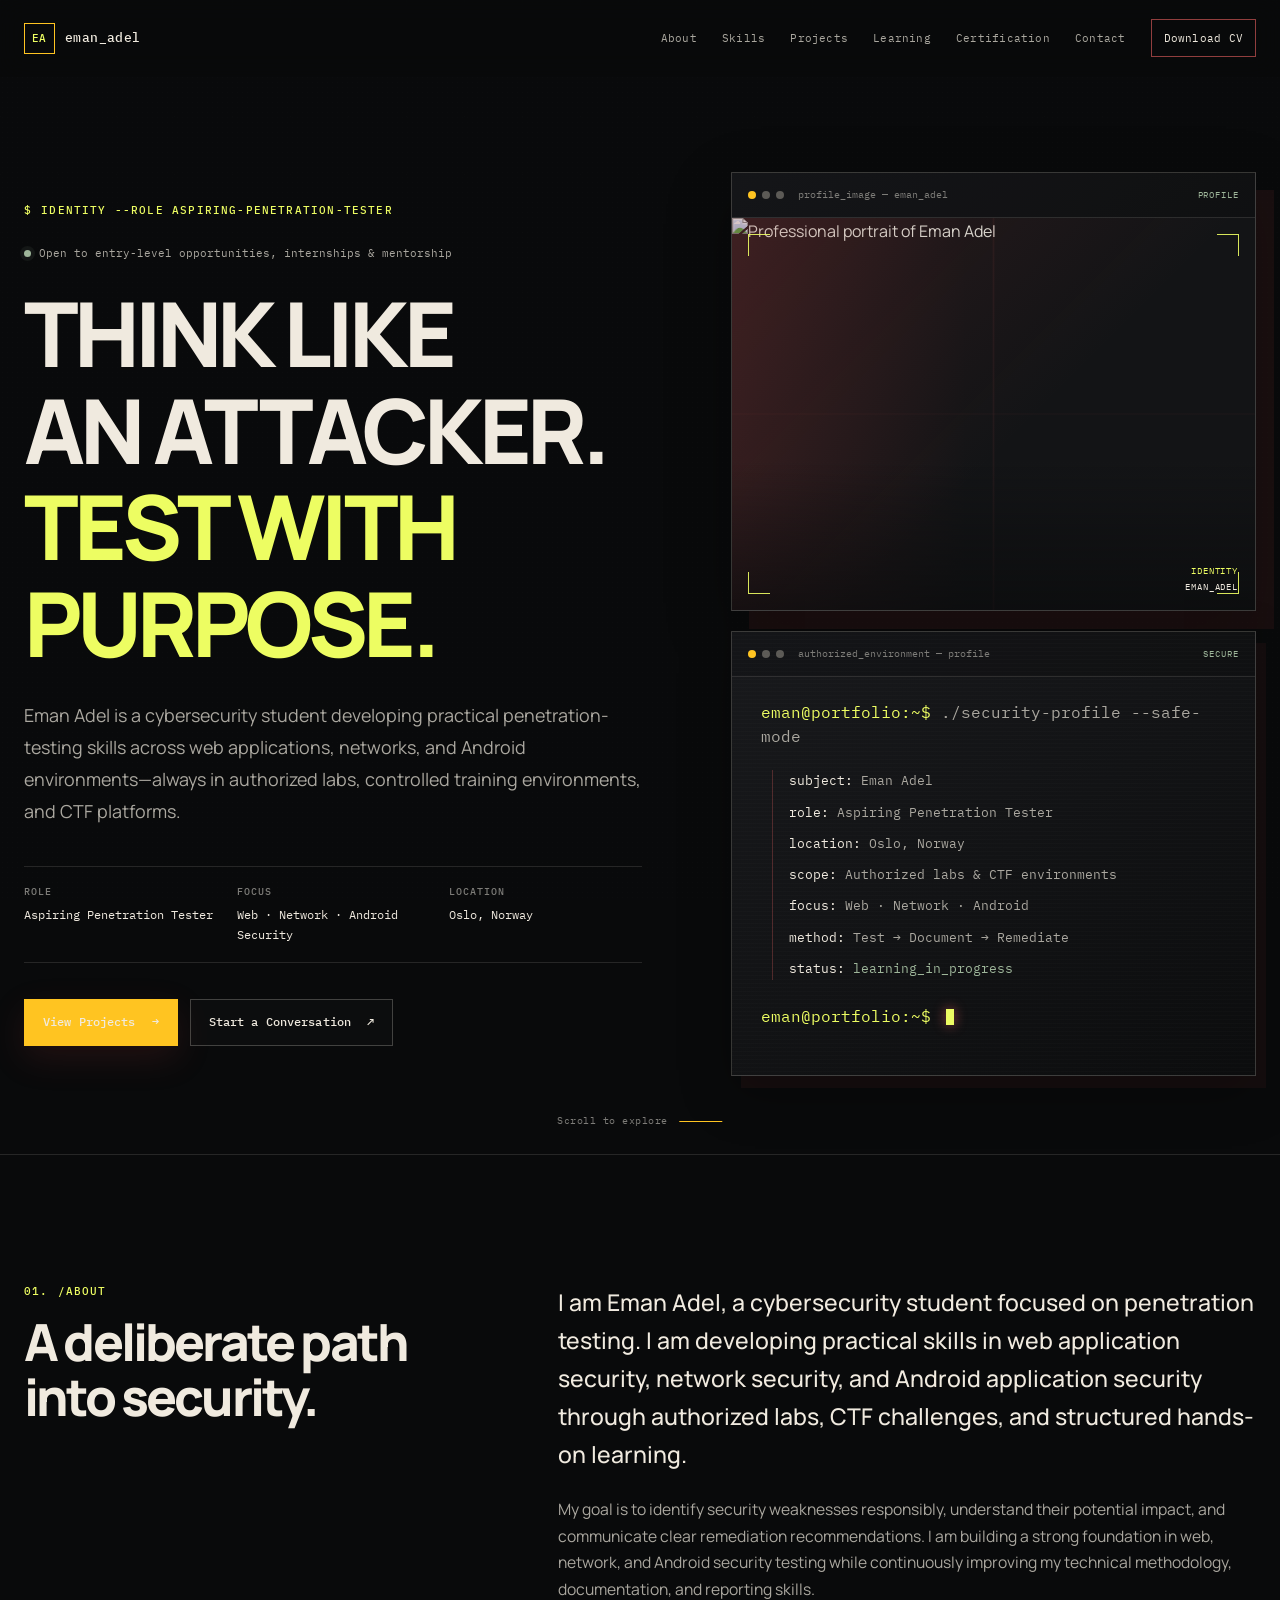
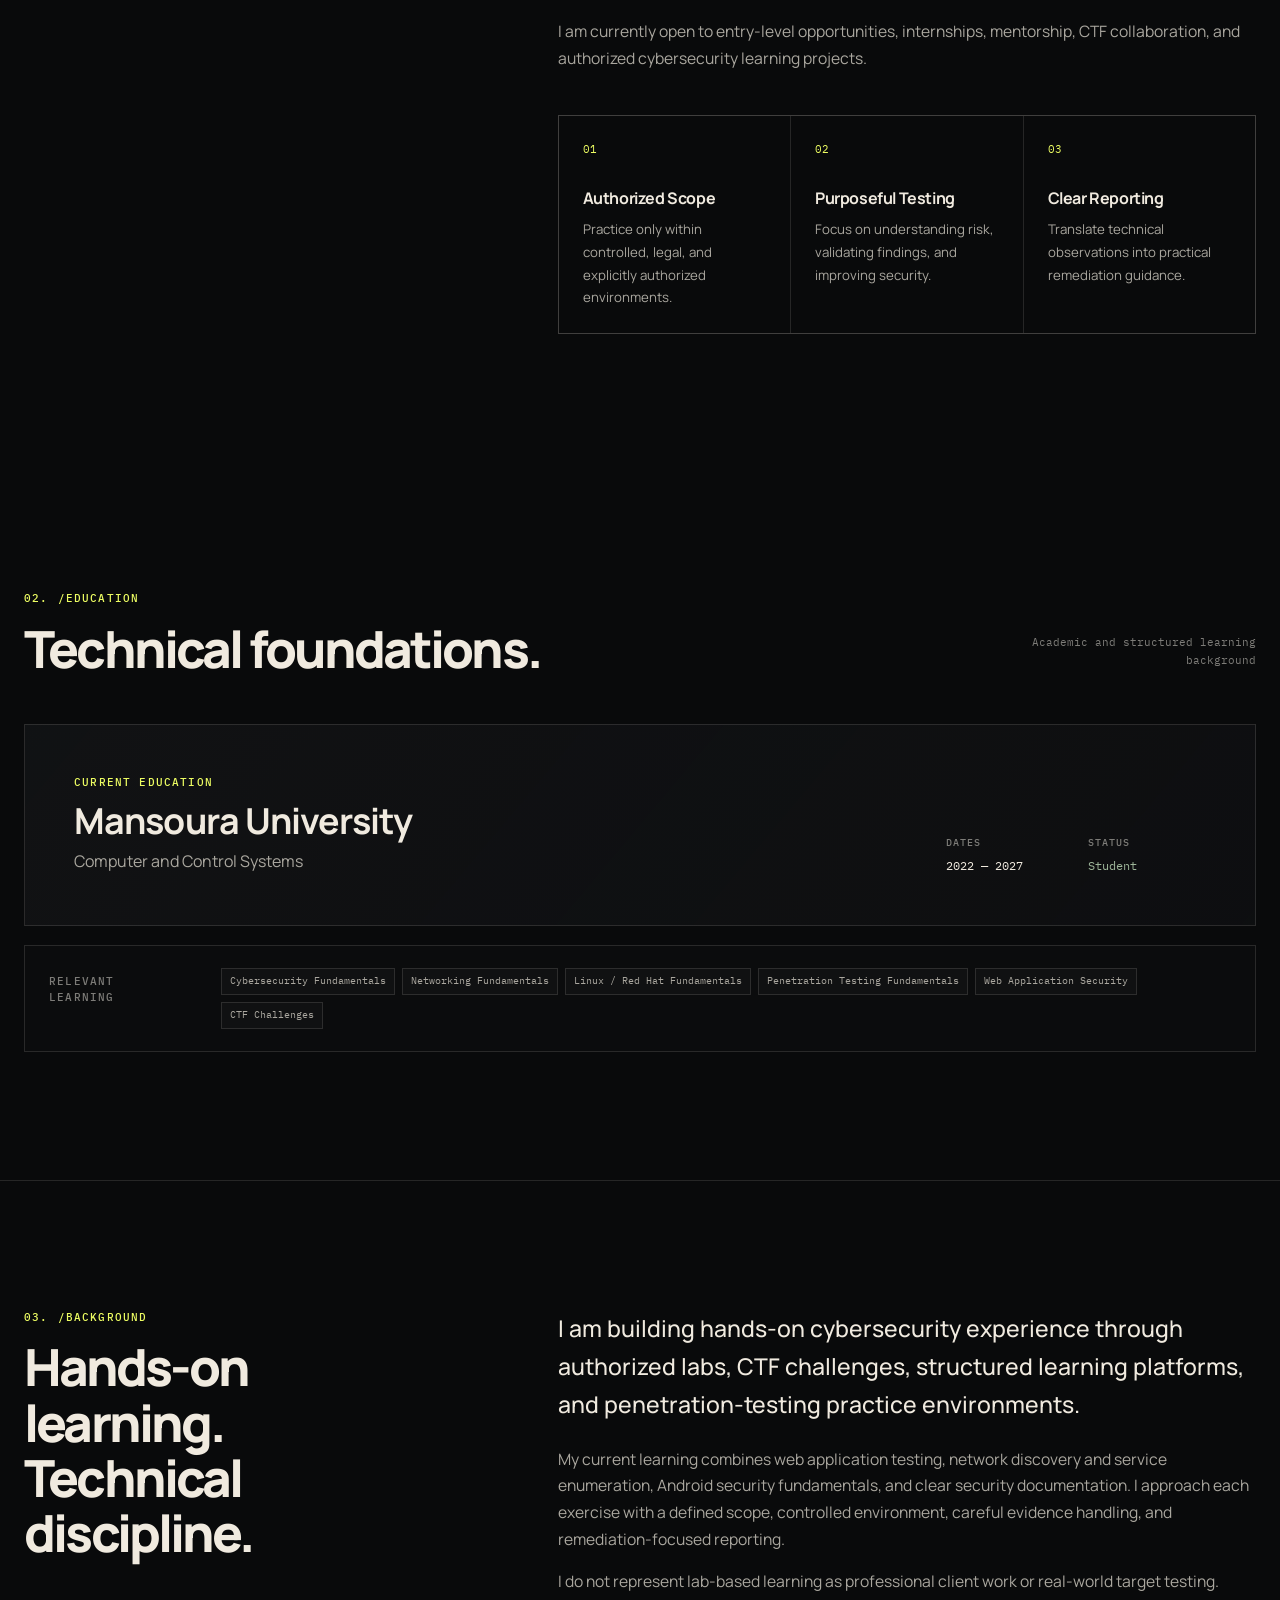
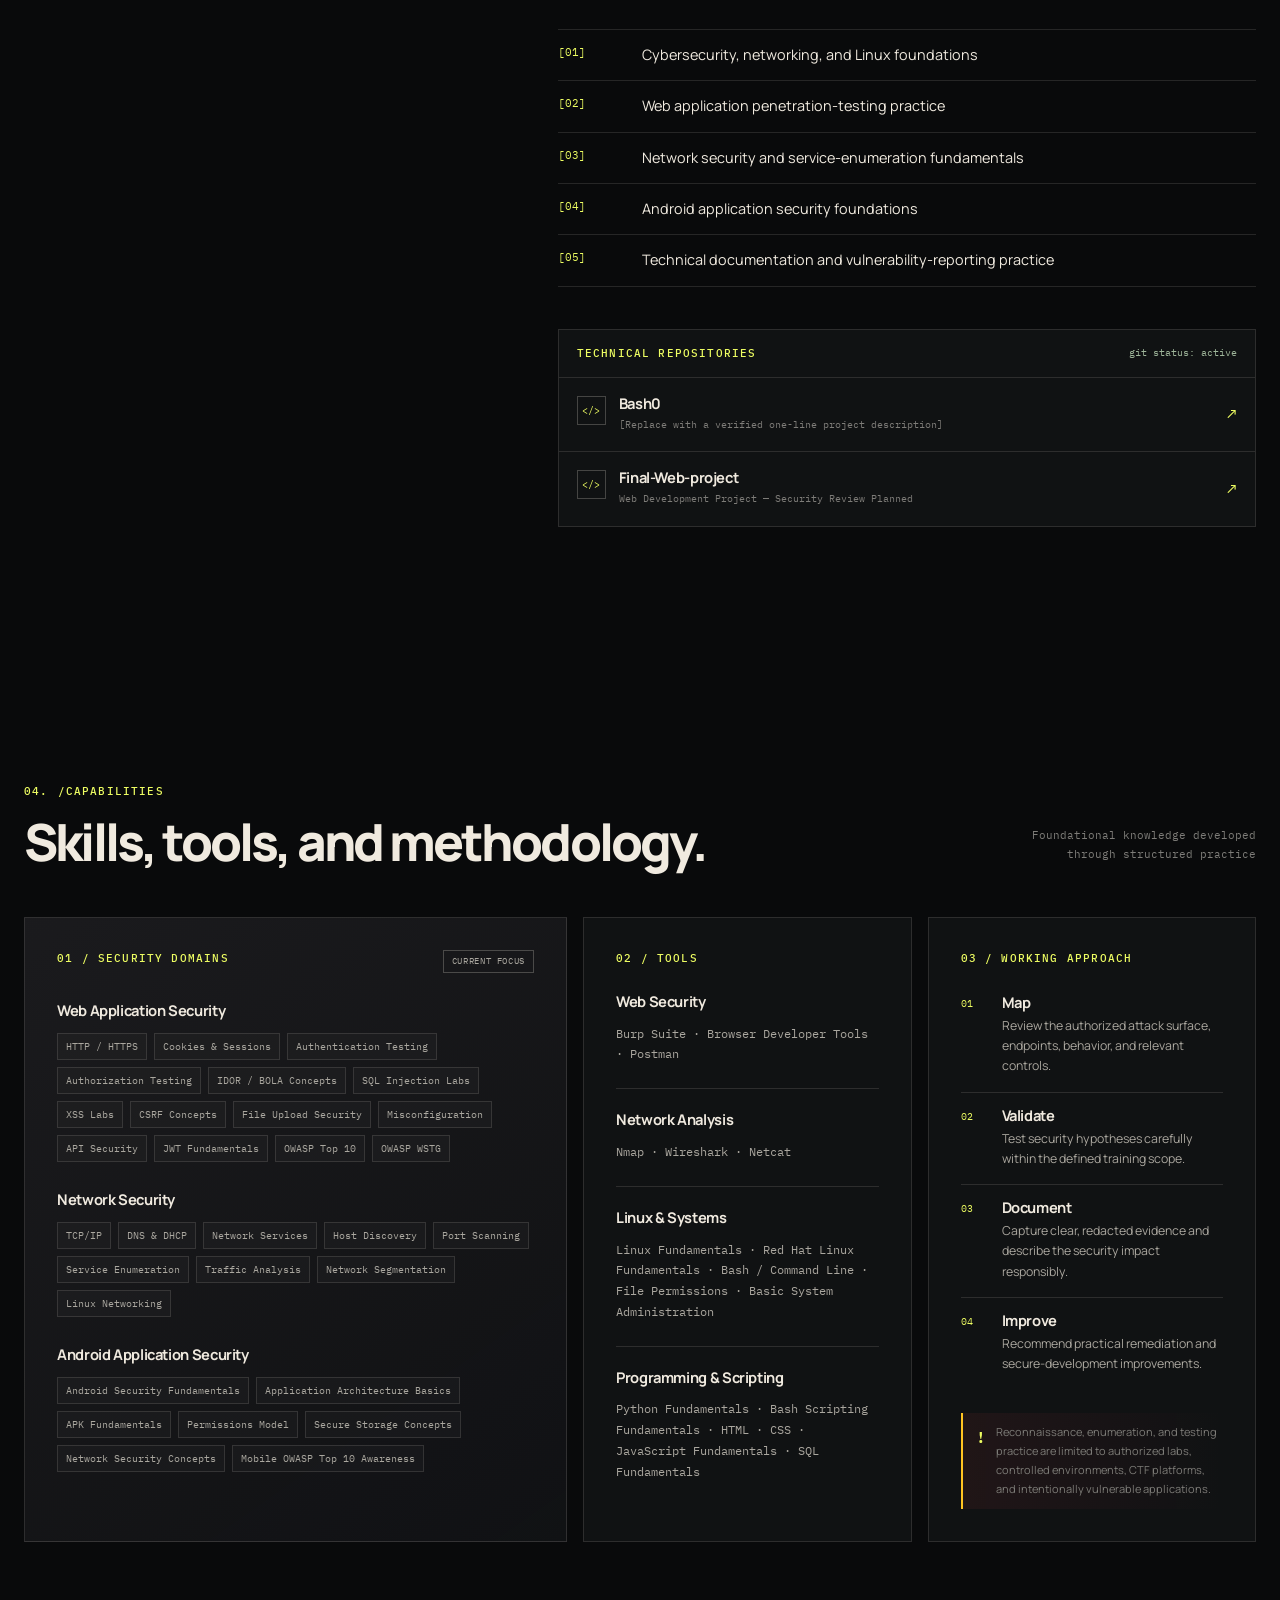
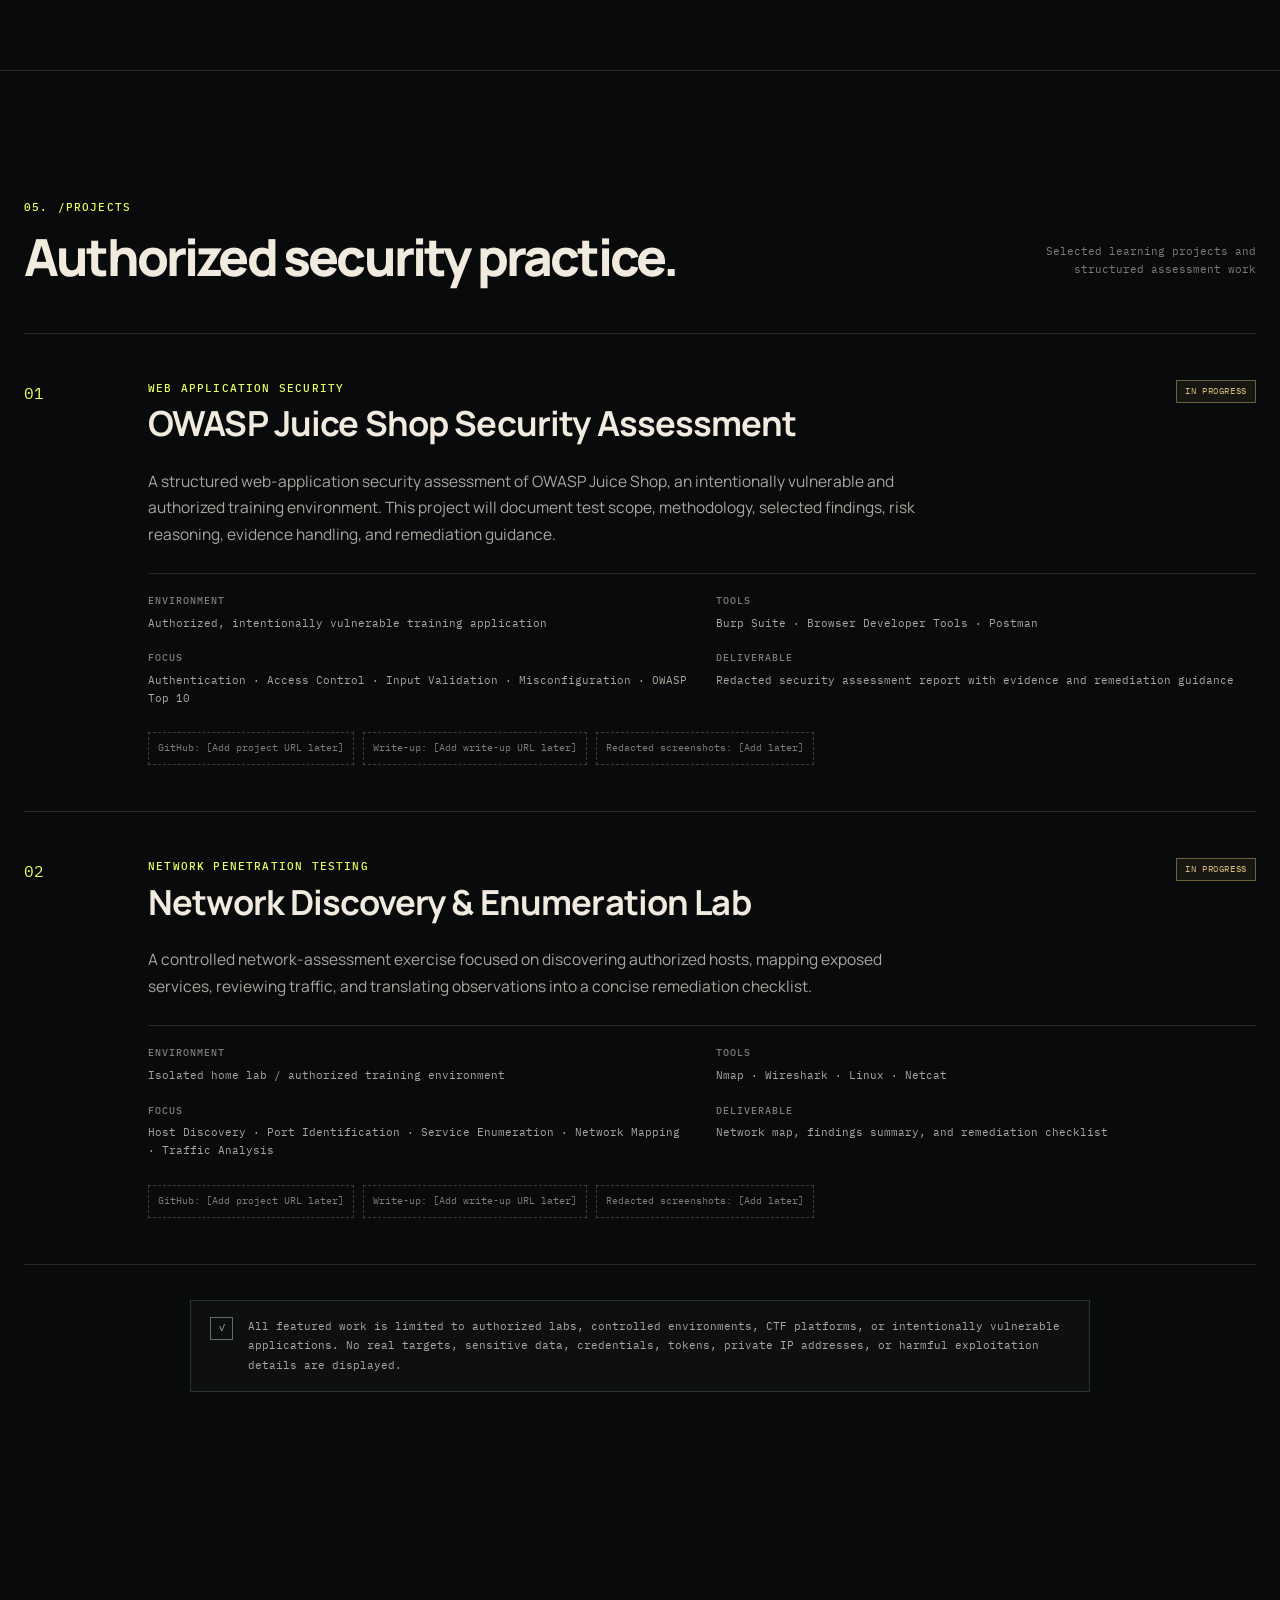
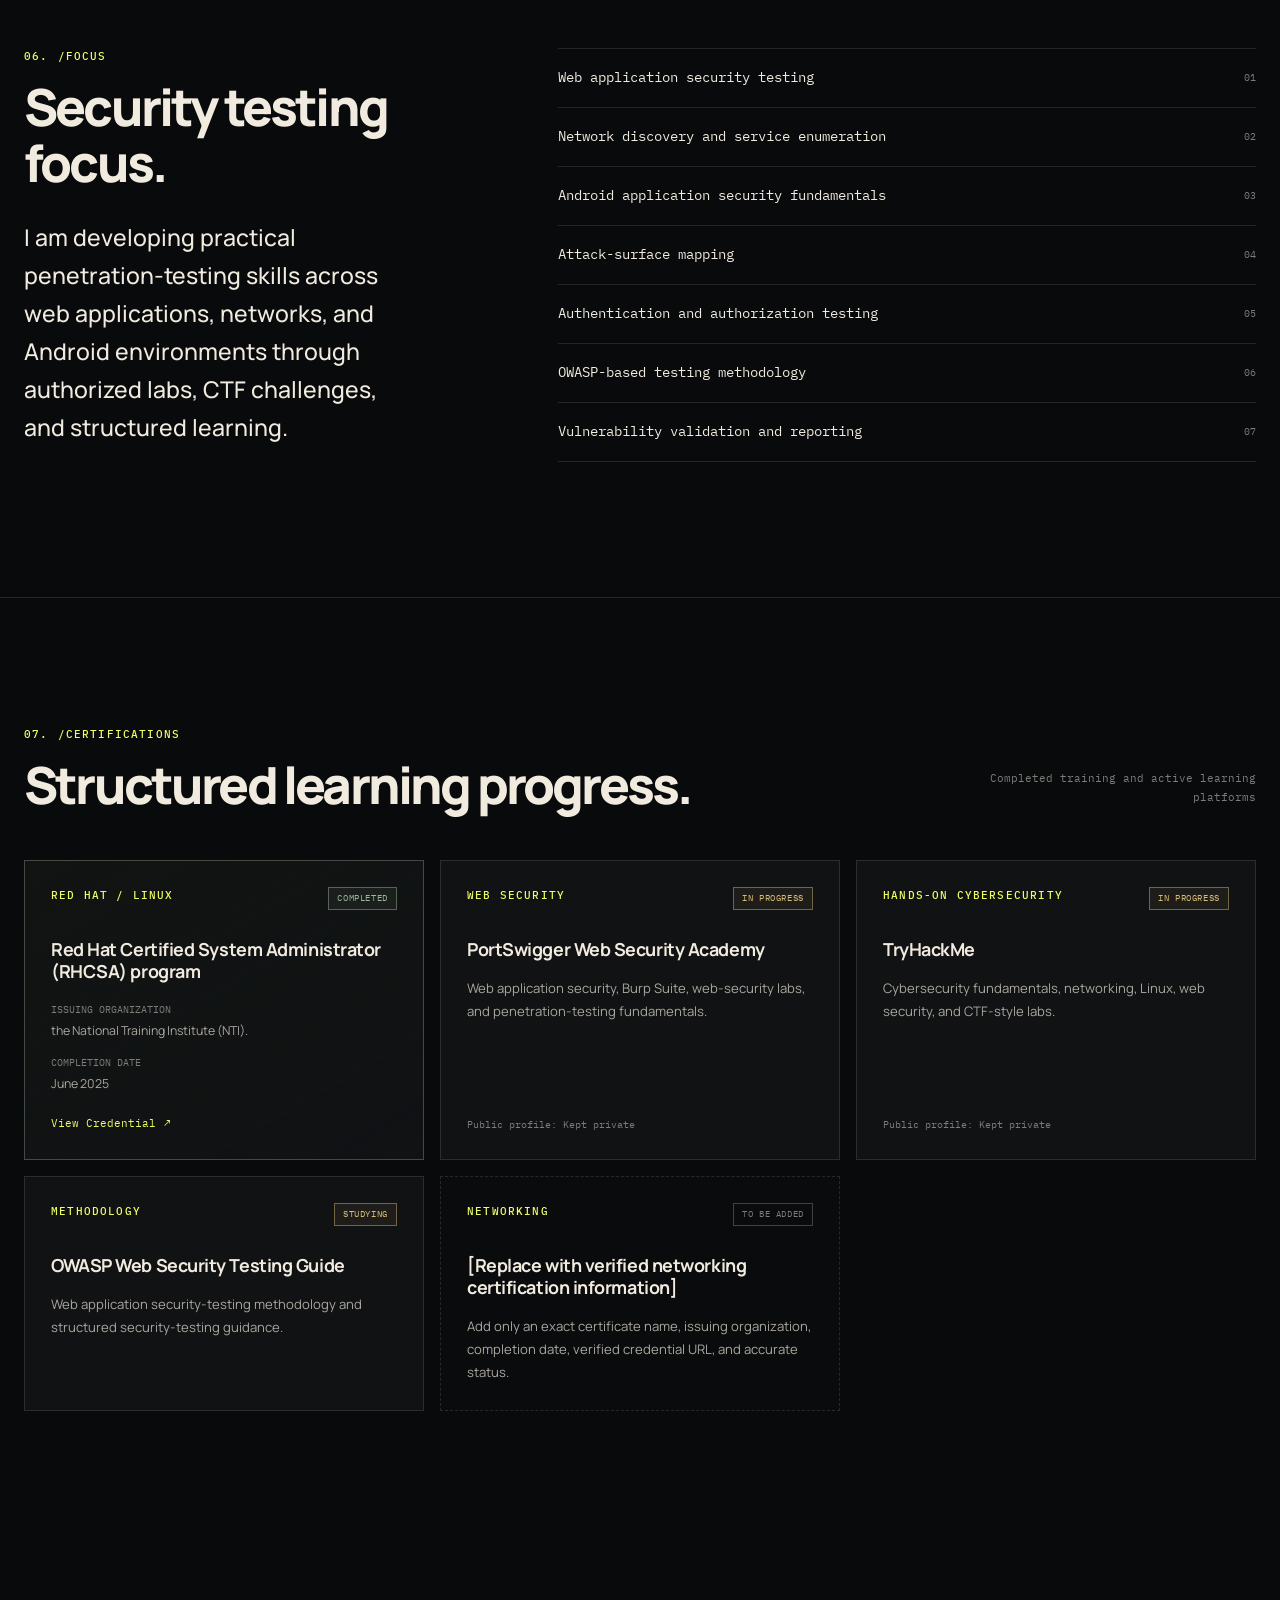
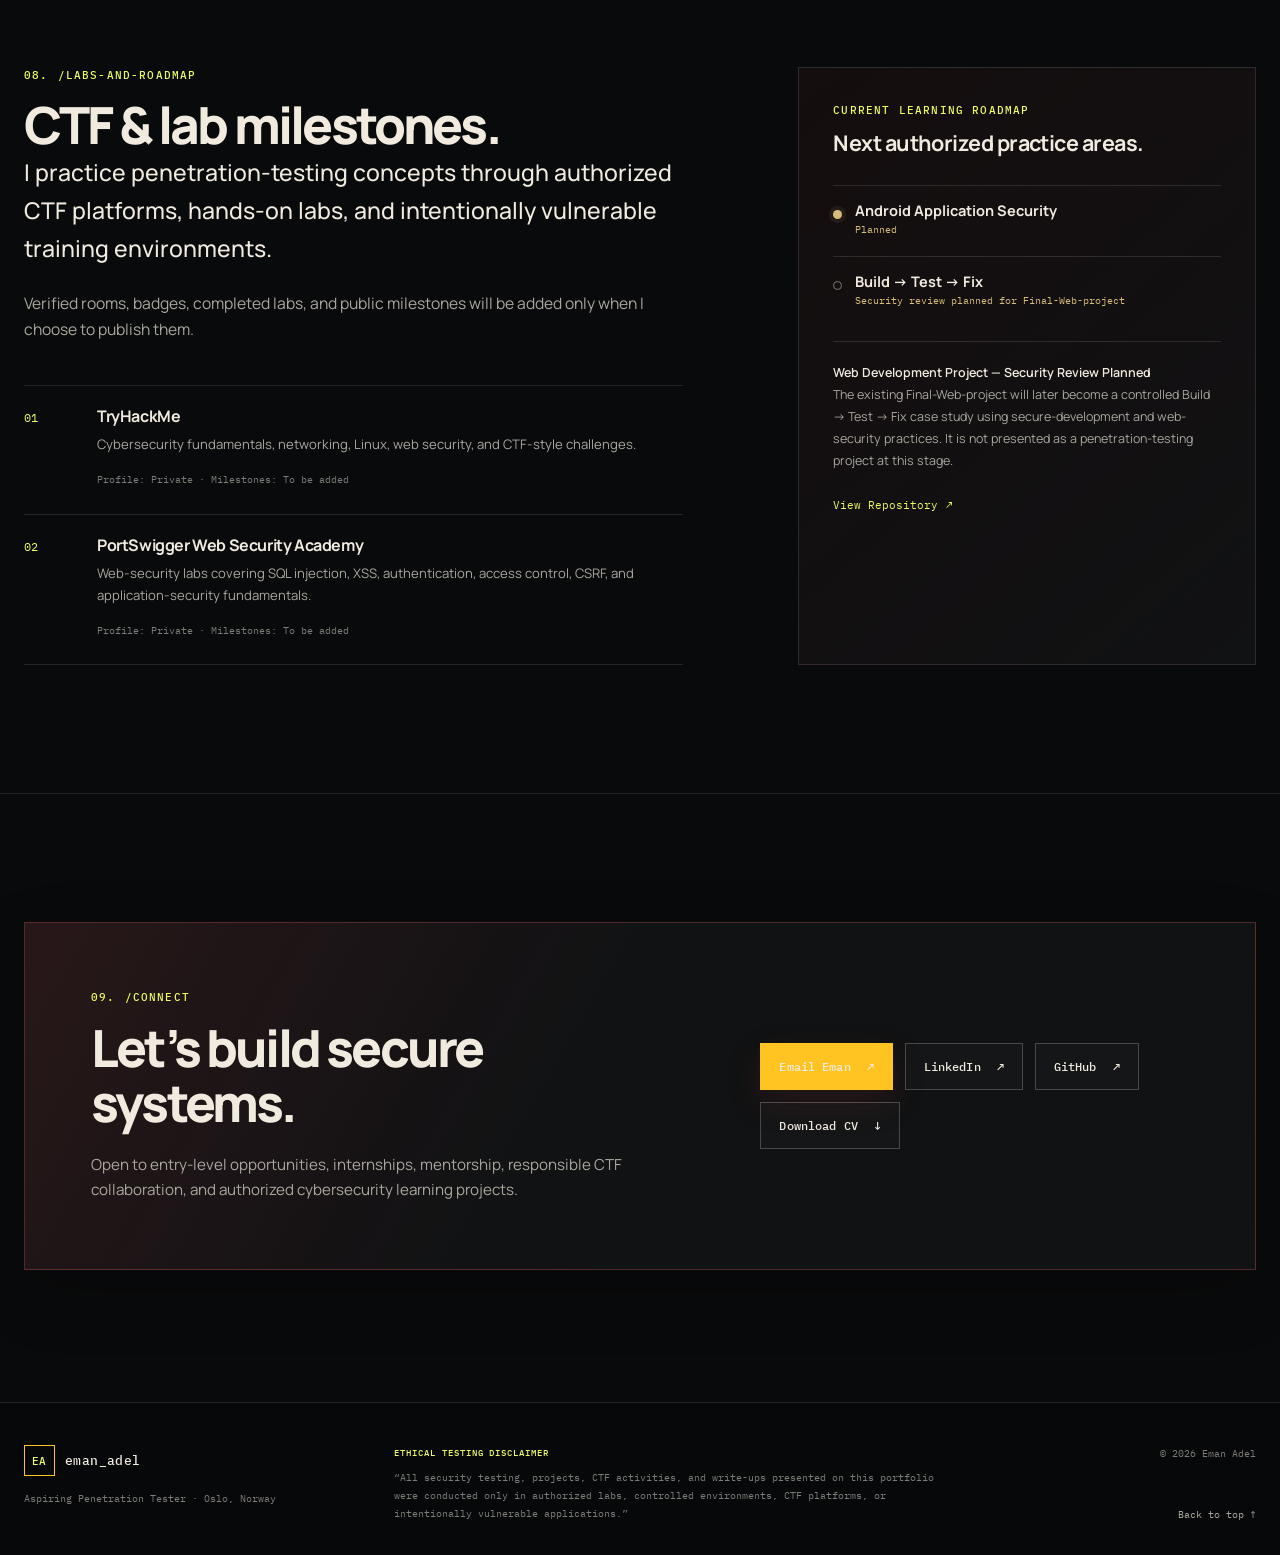
==== index.html @ e9013118 "Add files via upload" ====
<!DOCTYPE html>
<html lang="en">
<head>
  <meta charset="UTF-8" />
  <meta name="viewport" content="width=device-width, initial-scale=1.0" />

  <title>Eman Adel | Aspiring Penetration Tester</title>
  <meta
    name="description"
    content="Portfolio of Eman Adel, an aspiring penetration tester in Oslo focused on web application security, network security, Android security, and authorized hands-on cybersecurity learning."
  />
  <meta
    name="keywords"
    content="Eman Adel, Aspiring Penetration Tester, Web Application Security, Network Security, Android Security, Cybersecurity Student, Oslo"
  />
  <meta name="author" content="Eman Adel" />
  <meta name="theme-color" content="#090a0b" />
  <meta name="robots" content="index, follow" />

  <meta property="og:type" content="website" />
  <meta property="og:title" content="Eman Adel | Aspiring Penetration Tester" />
  <meta
    property="og:description"
    content="Aspiring penetration tester building practical skills in web application, network, and Android security through authorized labs and CTF environments."
  />
  <meta property="og:locale" content="en_US" />
  <meta property="og:site_name" content="Eman Adel Portfolio" />

  <link rel="preconnect" href="https://fonts.googleapis.com" />
  <link rel="preconnect" href="https://fonts.gstatic.com" crossorigin />
  <link
    href="https://fonts.googleapis.com/css2?family=DM+Mono:wght@400;500&family=IBM+Plex+Mono:wght@400;500;600&family=Manrope:wght@400;500;600;700;800&display=swap"
    rel="stylesheet"
  />

  <link rel="stylesheet" href="style.css" />
</head>

<body>
  <a class="skip-link" href="#main-content">Skip to main content</a>

  <div class="site-noise" aria-hidden="true"></div>
  <div class="site-grid" aria-hidden="true"></div>

  <header class="site-header" id="top">
    <div class="container header-inner">
      <a class="brand" href="#top" aria-label="Eman Adel — Return to top">
        <span class="brand-mark" aria-hidden="true">EA</span>
        <span class="brand-text">eman_adel</span>
      </a>

      <button
        class="menu-toggle"
        type="button"
        aria-label="Open navigation menu"
        aria-expanded="false"
        aria-controls="primary-navigation"
      >
        <span></span>
        <span></span>
      </button>

      <nav class="site-nav" id="primary-navigation" aria-label="Primary navigation">
        <a href="#about">About</a>
        <a href="#skills">Skills</a>
        <a href="#projects">Projects</a>
        <a href="#learning">Learning</a>
        <a href="#certifications">Certification</a>
        <a href="#contact">Contact</a>
        <a class="nav-cv" href="[Replace with CV file URL]" download>
          Download CV
        </a>
      </nav>
    </div>
  </header>

  <main id="main-content">
    <section class="hero section" aria-labelledby="hero-heading">
      <div class="container hero-layout">
        <div class="hero-content reveal">
          <p class="eyebrow">
            <span aria-hidden="true">$</span>
            <span>identity --role aspiring-penetration-tester</span>
          </p>

          <div class="availability">
            <span class="status-dot" aria-hidden="true"></span>
            Open to entry-level opportunities, internships &amp; mentorship
          </div>

          <h1 id="hero-heading">
            THINK LIKE<br />
            AN ATTACKER.<br />
            <span>TEST WITH PURPOSE.</span>
          </h1>

          <p class="hero-intro">
            Eman Adel is a cybersecurity student developing practical
            penetration-testing skills across web applications, networks, and
            Android environments—always in authorized labs, controlled training
            environments, and CTF platforms.
          </p>

          <div class="hero-meta" aria-label="Professional profile summary">
            <div>
              <span class="meta-label">Role</span>
              <span class="meta-value">Aspiring Penetration Tester</span>
            </div>

            <div>
              <span class="meta-label">Focus</span>
              <span class="meta-value">Web · Network · Android Security</span>
            </div>

            <div>
              <span class="meta-label">Location</span>
              <span class="meta-value">Oslo, Norway</span>
            </div>
          </div>

          <div class="hero-actions">
            <a class="button button-primary" href="#projects">
              <span>View Projects</span>
              <span aria-hidden="true">→</span>
            </a>

            <a
              class="button button-secondary"
              href="mailto:emanadel2532004@gmail.com"
            >
              <span>Start a Conversation</span>
              <span aria-hidden="true">↗</span>
            </a>
          </div>
        </div>

        <div class="hero-visuals reveal reveal-delay">
          <div class="profile-photo-panel">
            <div class="photo-panel-header">
              <div class="window-controls" aria-hidden="true">
                <span></span>
                <span></span>
                <span></span>
              </div>

              <p>profile_image — eman_adel</p>

              <span class="terminal-lock" aria-label="Profile image status">
                PROFILE
              </span>
            </div>

            <div class="profile-photo-wrap">
              <!--
                ضع صورتك داخل مجلد assets باسم eman-adel.jpg.
                مثال آخر:
                src="assets/profile.jpg"
              -->
              <img
                src="assets/my-photo.jpg"
                alt="Professional portrait of Eman Adel"
                class="profile-photo"
              />

              <div class="photo-overlay" aria-hidden="true"></div>

              <div class="photo-corner photo-corner-top-left" aria-hidden="true"></div>
              <div class="photo-corner photo-corner-top-right" aria-hidden="true"></div>
              <div class="photo-corner photo-corner-bottom-left" aria-hidden="true"></div>
              <div class="photo-corner photo-corner-bottom-right" aria-hidden="true"></div>

              <div class="photo-label" aria-hidden="true">
                <span>IDENTITY</span>
                <span>EMAN_ADEL</span>
              </div>
            </div>
          </div>

          <div
            class="hero-terminal terminal-compact"
            aria-label="Professional profile terminal visual"
          >
            <div class="terminal-window">
              <div class="terminal-header">
                <div class="window-controls" aria-hidden="true">
                  <span></span>
                  <span></span>
                  <span></span>
                </div>

                <p>authorized_environment — profile</p>

                <span class="terminal-lock" aria-label="Authorized environment">
                  SECURE
                </span>
              </div>

              <div class="terminal-body">
                <p class="terminal-line muted-line">
                  <span class="terminal-prompt">eman@portfolio:~$</span>
                  <span> ./security-profile --safe-mode</span>
                </p>

                <div class="terminal-output">
                  <p><span class="terminal-key">subject:</span> Eman Adel</p>
                  <p><span class="terminal-key">role:</span> Aspiring Penetration Tester</p>
                  <p><span class="terminal-key">location:</span> Oslo, Norway</p>
                  <p><span class="terminal-key">scope:</span> Authorized labs &amp; CTF environments</p>
                  <p><span class="terminal-key">focus:</span> Web · Network · Android</p>
                  <p><span class="terminal-key">method:</span> Test → Document → Remediate</p>
                  <p>
                    <span class="terminal-key">status:</span>
                    <span class="terminal-status">learning_in_progress</span>
                  </p>
                </div>

                <p class="terminal-line terminal-command">
                  <span class="terminal-prompt">eman@portfolio:~$</span>
                  <span class="terminal-cursor" aria-hidden="true"></span>
                </p>
              </div>
            </div>
          </div>
        </div>
      </div>

      <a class="scroll-cue" href="#about" aria-label="Scroll to About section">
        <span>Scroll to explore</span>
        <span class="scroll-line" aria-hidden="true"></span>
      </a>
    </section>

    <section class="section section-lined" id="about" aria-labelledby="about-heading">
      <div class="container two-column-layout">
        <div class="section-heading reveal">
          <p class="eyebrow"><span aria-hidden="true">01.</span> /about</p>
          <h2 id="about-heading">A deliberate path into security.</h2>
        </div>

        <div class="section-content reveal reveal-delay">
          <p class="lead-text">
            I am Eman Adel, a cybersecurity student focused on penetration
            testing. I am developing practical skills in web application
            security, network security, and Android application security
            through authorized labs, CTF challenges, and structured hands-on
            learning.
          </p>

          <p>
            My goal is to identify security weaknesses responsibly, understand
            their potential impact, and communicate clear remediation
            recommendations. I am building a strong foundation in web, network,
            and Android security testing while continuously improving my
            technical methodology, documentation, and reporting skills.
          </p>

          <p>
            I am currently open to entry-level opportunities, internships,
            mentorship, CTF collaboration, and authorized cybersecurity learning
            projects.
          </p>

          <div class="principles-grid" aria-label="Professional principles">
            <article class="principle-card">
              <span class="card-index">01</span>
              <h3>Authorized Scope</h3>
              <p>
                Practice only within controlled, legal, and explicitly
                authorized environments.
              </p>
            </article>

            <article class="principle-card">
              <span class="card-index">02</span>
              <h3>Purposeful Testing</h3>
              <p>
                Focus on understanding risk, validating findings, and improving
                security.
              </p>
            </article>

            <article class="principle-card">
              <span class="card-index">03</span>
              <h3>Clear Reporting</h3>
              <p>
                Translate technical observations into practical remediation
                guidance.
              </p>
            </article>
          </div>
        </div>
      </div>
    </section>

    <section class="section" id="education" aria-labelledby="education-heading">
      <div class="container">
        <div class="section-topbar reveal">
          <div>
            <p class="eyebrow"><span aria-hidden="true">02.</span> /education</p>
            <h2 id="education-heading">Technical foundations.</h2>
          </div>

          <p class="section-aside">
            Academic and structured learning background
          </p>
        </div>

        <article class="education-card reveal reveal-delay">
          <div class="education-main">
            <p class="card-kicker">Current Education</p>
            <h3>Mansoura University</h3>
            <p class="education-program">Computer and Control Systems</p>
          </div>

          <div class="education-data">
            <div>
              <span class="meta-label">Dates</span>
              <span class="meta-value">2022 — 2027</span>
            </div>

            <div>
              <span class="meta-label">Status</span>
              <span class="meta-value status-text">Student</span>
            </div>
          </div>
        </article>

        <div class="learning-strip reveal">
          <p class="strip-label">Relevant Learning</p>

          <div class="chip-list">
            <span>Cybersecurity Fundamentals</span>
            <span>Networking Fundamentals</span>
            <span>Linux / Red Hat Fundamentals</span>
            <span>Penetration Testing Fundamentals</span>
            <span>Web Application Security</span>
            <span>CTF Challenges</span>
          </div>
        </div>
      </div>
    </section>

    <section
      class="section section-lined"
      id="background"
      aria-labelledby="background-heading"
    >
      <div class="container two-column-layout">
        <div class="section-heading reveal">
          <p class="eyebrow"><span aria-hidden="true">03.</span> /background</p>
          <h2 id="background-heading">
            Hands-on learning.<br />
            Technical discipline.
          </h2>
        </div>

        <div class="section-content reveal reveal-delay">
          <p class="lead-text">
            I am building hands-on cybersecurity experience through authorized
            labs, CTF challenges, structured learning platforms, and
            penetration-testing practice environments.
          </p>

          <p>
            My current learning combines web application testing, network
            discovery and service enumeration, Android security fundamentals,
            and clear security documentation. I approach each exercise with a
            defined scope, controlled environment, careful evidence handling,
            and remediation-focused reporting.
          </p>

          <p>
            I do not represent lab-based learning as professional client work or
            real-world target testing.
          </p>

          <div class="background-list" aria-label="Technical background areas">
            <div>
              <span aria-hidden="true">[01]</span>
              <p>Cybersecurity, networking, and Linux foundations</p>
            </div>

            <div>
              <span aria-hidden="true">[02]</span>
              <p>Web application penetration-testing practice</p>
            </div>

            <div>
              <span aria-hidden="true">[03]</span>
              <p>Network security and service-enumeration fundamentals</p>
            </div>

            <div>
              <span aria-hidden="true">[04]</span>
              <p>Android application security foundations</p>
            </div>

            <div>
              <span aria-hidden="true">[05]</span>
              <p>Technical documentation and vulnerability-reporting practice</p>
            </div>
          </div>

          <div class="repository-panel">
            <div class="repository-panel-heading">
              <p class="card-kicker">Technical Repositories</p>
              <span class="mini-terminal">git status: active</span>
            </div>

            <div class="repository-list">
              <a
                href="https://github.com/Eman-Adel-Taher/Bash0"
                target="_blank"
                rel="noopener noreferrer"
                class="repository-link"
                aria-label="Open Bash0 repository on GitHub"
              >
                <div>
                  <span class="repo-icon" aria-hidden="true">&lt;/&gt;</span>

                  <div>
                    <h3>Bash0</h3>
                    <p>[Replace with a verified one-line project description]</p>
                  </div>
                </div>

                <span aria-hidden="true">↗</span>
              </a>

              <a
                href="https://github.com/Eman-Adel-Taher/Final-Web-project"
                target="_blank"
                rel="noopener noreferrer"
                class="repository-link"
                aria-label="Open Final Web Project repository on GitHub"
              >
                <div>
                  <span class="repo-icon" aria-hidden="true">&lt;/&gt;</span>

                  <div>
                    <h3>Final-Web-project</h3>
                    <p>Web Development Project — Security Review Planned</p>
                  </div>
                </div>

                <span aria-hidden="true">↗</span>
              </a>
            </div>
          </div>
        </div>
      </div>
    </section>

    <section class="section" id="skills" aria-labelledby="skills-heading">
      <div class="container">
        <div class="section-topbar reveal">
          <div>
            <p class="eyebrow">
              <span aria-hidden="true">04.</span> /capabilities
            </p>
            <h2 id="skills-heading">Skills, tools, and methodology.</h2>
          </div>

          <p class="section-aside">
            Foundational knowledge developed through structured practice
          </p>
        </div>

        <div class="skills-grid">
          <article class="skill-card skill-card-featured reveal">
            <div class="skill-card-header">
              <p class="card-kicker">01 / Security Domains</p>
              <span class="status-badge">Current Focus</span>
            </div>

            <div class="domain-block">
              <h3>Web Application Security</h3>

              <div class="chip-list">
                <span>HTTP / HTTPS</span>
                <span>Cookies &amp; Sessions</span>
                <span>Authentication Testing</span>
                <span>Authorization Testing</span>
                <span>IDOR / BOLA Concepts</span>
                <span>SQL Injection Labs</span>
                <span>XSS Labs</span>
                <span>CSRF Concepts</span>
                <span>File Upload Security</span>
                <span>Misconfiguration</span>
                <span>API Security</span>
                <span>JWT Fundamentals</span>
                <span>OWASP Top 10</span>
                <span>OWASP WSTG</span>
              </div>
            </div>

            <div class="domain-block">
              <h3>Network Security</h3>

              <div class="chip-list">
                <span>TCP/IP</span>
                <span>DNS &amp; DHCP</span>
                <span>Network Services</span>
                <span>Host Discovery</span>
                <span>Port Scanning</span>
                <span>Service Enumeration</span>
                <span>Traffic Analysis</span>
                <span>Network Segmentation</span>
                <span>Linux Networking</span>
              </div>
            </div>

            <div class="domain-block">
              <h3>Android Application Security</h3>

              <div class="chip-list">
                <span>Android Security Fundamentals</span>
                <span>Application Architecture Basics</span>
                <span>APK Fundamentals</span>
                <span>Permissions Model</span>
                <span>Secure Storage Concepts</span>
                <span>Network Security Concepts</span>
                <span>Mobile OWASP Top 10 Awareness</span>
              </div>
            </div>
          </article>

          <article class="skill-card reveal reveal-delay">
            <p class="card-kicker">02 / Tools</p>

            <div class="tool-group">
              <h3>Web Security</h3>
              <p>Burp Suite · Browser Developer Tools · Postman</p>
            </div>

            <div class="tool-group">
              <h3>Network Analysis</h3>
              <p>Nmap · Wireshark · Netcat</p>
            </div>

            <div class="tool-group">
              <h3>Linux &amp; Systems</h3>
              <p>
                Linux Fundamentals · Red Hat Linux Fundamentals · Bash / Command
                Line · File Permissions · Basic System Administration
              </p>
            </div>

            <div class="tool-group">
              <h3>Programming &amp; Scripting</h3>
              <p>
                Python Fundamentals · Bash Scripting Fundamentals · HTML · CSS ·
                JavaScript Fundamentals · SQL Fundamentals
              </p>
            </div>
          </article>

          <article class="skill-card reveal reveal-delay-2">
            <p class="card-kicker">03 / Working Approach</p>

            <div class="method-list">
              <div>
                <span>01</span>
                <div>
                  <h3>Map</h3>
                  <p>
                    Review the authorized attack surface, endpoints, behavior,
                    and relevant controls.
                  </p>
                </div>
              </div>

              <div>
                <span>02</span>
                <div>
                  <h3>Validate</h3>
                  <p>
                    Test security hypotheses carefully within the defined
                    training scope.
                  </p>
                </div>
              </div>

              <div>
                <span>03</span>
                <div>
                  <h3>Document</h3>
                  <p>
                    Capture clear, redacted evidence and describe the security
                    impact responsibly.
                  </p>
                </div>
              </div>

              <div>
                <span>04</span>
                <div>
                  <h3>Improve</h3>
                  <p>
                    Recommend practical remediation and secure-development
                    improvements.
                  </p>
                </div>
              </div>
            </div>

            <div class="reporting-note">
              <span class="note-icon" aria-hidden="true">!</span>
              <p>
                Reconnaissance, enumeration, and testing practice are limited
                to authorized labs, controlled environments, CTF platforms, and
                intentionally vulnerable applications.
              </p>
            </div>
          </article>
        </div>
      </div>
    </section>

    <section
      class="section section-lined"
      id="projects"
      aria-labelledby="projects-heading"
    >
      <div class="container">
        <div class="section-topbar reveal">
          <div>
            <p class="eyebrow"><span aria-hidden="true">05.</span> /projects</p>
            <h2 id="projects-heading">Authorized security practice.</h2>
          </div>

          <p class="section-aside">
            Selected learning projects and structured assessment work
          </p>
        </div>

        <div class="project-list">
          <article class="project-card reveal">
            <div class="project-number" aria-hidden="true">01</div>

            <div class="project-main">
              <div class="project-heading-row">
                <div>
                  <p class="card-kicker">Web Application Security</p>
                  <h3>OWASP Juice Shop Security Assessment</h3>
                </div>

                <span class="status-badge status-progress">In Progress</span>
              </div>

              <p class="project-description">
                A structured web-application security assessment of OWASP Juice
                Shop, an intentionally vulnerable and authorized training
                environment. This project will document test scope, methodology,
                selected findings, risk reasoning, evidence handling, and
                remediation guidance.
              </p>

              <div class="project-details">
                <div>
                  <span class="meta-label">Environment</span>
                  <span class="meta-value">
                    Authorized, intentionally vulnerable training application
                  </span>
                </div>

                <div>
                  <span class="meta-label">Tools</span>
                  <span class="meta-value">
                    Burp Suite · Browser Developer Tools · Postman
                  </span>
                </div>

                <div>
                  <span class="meta-label">Focus</span>
                  <span class="meta-value">
                    Authentication · Access Control · Input Validation ·
                    Misconfiguration · OWASP Top 10
                  </span>
                </div>

                <div>
                  <span class="meta-label">Deliverable</span>
                  <span class="meta-value">
                    Redacted security assessment report with evidence and
                    remediation guidance
                  </span>
                </div>
              </div>

              <div
                class="project-links"
                aria-label="OWASP Juice Shop project links"
              >
                <span class="disabled-project-link">
                  GitHub: [Add project URL later]
                </span>

                <span class="disabled-project-link">
                  Write-up: [Add write-up URL later]
                </span>

                <span class="disabled-project-link">
                  Redacted screenshots: [Add later]
                </span>
              </div>
            </div>
          </article>

          <article class="project-card reveal reveal-delay">
            <div class="project-number" aria-hidden="true">02</div>

            <div class="project-main">
              <div class="project-heading-row">
                <div>
                  <p class="card-kicker">Network Penetration Testing</p>
                  <h3>Network Discovery &amp; Enumeration Lab</h3>
                </div>

                <span class="status-badge status-progress">In Progress</span>
              </div>

              <p class="project-description">
                A controlled network-assessment exercise focused on discovering
                authorized hosts, mapping exposed services, reviewing traffic,
                and translating observations into a concise remediation
                checklist.
              </p>

              <div class="project-details">
                <div>
                  <span class="meta-label">Environment</span>
                  <span class="meta-value">
                    Isolated home lab / authorized training environment
                  </span>
                </div>

                <div>
                  <span class="meta-label">Tools</span>
                  <span class="meta-value">
                    Nmap · Wireshark · Linux · Netcat
                  </span>
                </div>

                <div>
                  <span class="meta-label">Focus</span>
                  <span class="meta-value">
                    Host Discovery · Port Identification · Service Enumeration ·
                    Network Mapping · Traffic Analysis
                  </span>
                </div>

                <div>
                  <span class="meta-label">Deliverable</span>
                  <span class="meta-value">
                    Network map, findings summary, and remediation checklist
                  </span>
                </div>
              </div>

              <div
                class="project-links"
                aria-label="Network Discovery and Enumeration Lab project links"
              >
                <span class="disabled-project-link">
                  GitHub: [Add project URL later]
                </span>

                <span class="disabled-project-link">
                  Write-up: [Add write-up URL later]
                </span>

                <span class="disabled-project-link">
                  Redacted screenshots: [Add later]
                </span>
              </div>
            </div>
          </article>
        </div>

        <aside class="scope-note reveal" aria-label="Project scope notice">
          <span class="scope-icon" aria-hidden="true">✓</span>

          <p>
            All featured work is limited to authorized labs, controlled
            environments, CTF platforms, or intentionally vulnerable
            applications. No real targets, sensitive data, credentials, tokens,
            private IP addresses, or harmful exploitation details are displayed.
          </p>
        </aside>
      </div>
    </section>

    <section class="section" id="focus" aria-labelledby="focus-heading">
      <div class="container focus-layout">
        <div class="focus-copy reveal">
          <p class="eyebrow"><span aria-hidden="true">06.</span> /focus</p>
          <h2 id="focus-heading">Security testing focus.</h2>

          <p class="lead-text">
            I am developing practical penetration-testing skills across web
            applications, networks, and Android environments through authorized
            labs, CTF challenges, and structured learning.
          </p>
        </div>

        <div class="focus-board reveal reveal-delay">
          <div class="focus-line">
            <span>Web application security testing</span>
            <span aria-hidden="true">01</span>
          </div>

          <div class="focus-line">
            <span>Network discovery and service enumeration</span>
            <span aria-hidden="true">02</span>
          </div>

          <div class="focus-line">
            <span>Android application security fundamentals</span>
            <span aria-hidden="true">03</span>
          </div>

          <div class="focus-line">
            <span>Attack-surface mapping</span>
            <span aria-hidden="true">04</span>
          </div>

          <div class="focus-line">
            <span>Authentication and authorization testing</span>
            <span aria-hidden="true">05</span>
          </div>

          <div class="focus-line">
            <span>OWASP-based testing methodology</span>
            <span aria-hidden="true">06</span>
          </div>

          <div class="focus-line">
            <span>Vulnerability validation and reporting</span>
            <span aria-hidden="true">07</span>
          </div>
        </div>
      </div>
    </section>

    <section
      class="section section-lined"
      id="certifications"
      aria-labelledby="certifications-heading"
    >
      <div class="container">
        <div class="section-topbar reveal">
          <div>
            <p class="eyebrow">
              <span aria-hidden="true">07.</span> /certifications
            </p>
            <h2 id="certifications-heading">Structured learning progress.</h2>
          </div>

          <p class="section-aside">
            Completed training and active learning platforms
          </p>
        </div>

        <div class="certification-grid">
          <article class="certificate-card certificate-completed reveal">
            <div class="certificate-topline">
              <span class="card-kicker">Red Hat / Linux</span>
              <span class="status-badge status-completed">Completed</span>
            </div>

            <h3>Red Hat Certified System Administrator (RHCSA) program</h3>

            <dl class="certificate-data">
              <div>
                <dt>Issuing organization</dt>
                <dd>the National Training Institute (NTI).</dd>
              </div>

              <div>
                <dt>Completion date</dt>
                <dd>June 2025</dd>
              </div>
            </dl>

            <a
              class="text-link"
              href="https://lnkd.in/p/eXu_-5ii"
              target="_blank"
              rel="noopener noreferrer"
            >
              View Credential <span aria-hidden="true">↗</span>
            </a>
          </article>

          <article class="certificate-card reveal reveal-delay">
            <div class="certificate-topline">
              <span class="card-kicker">Web Security</span>
              <span class="status-badge status-learning">In Progress</span>
            </div>

            <h3>PortSwigger Web Security Academy</h3>

            <p>
              Web application security, Burp Suite, web-security labs, and
              penetration-testing fundamentals.
            </p>

            <p class="privacy-label">Public profile: Kept private</p>
          </article>

          <article class="certificate-card reveal reveal-delay-2">
            <div class="certificate-topline">
              <span class="card-kicker">Hands-on Cybersecurity</span>
              <span class="status-badge status-learning">In Progress</span>
            </div>

            <h3>TryHackMe</h3>

            <p>
              Cybersecurity fundamentals, networking, Linux, web security, and
              CTF-style labs.
            </p>

            <p class="privacy-label">Public profile: Kept private</p>
          </article>

          <article class="certificate-card reveal">
            <div class="certificate-topline">
              <span class="card-kicker">Methodology</span>
              <span class="status-badge status-learning">Studying</span>
            </div>

            <h3>OWASP Web Security Testing Guide</h3>

            <p>
              Web application security-testing methodology and structured
              security-testing guidance.
            </p>
          </article>

          <article class="certificate-card certificate-placeholder reveal reveal-delay">
            <div class="certificate-topline">
              <span class="card-kicker">Networking</span>
              <span class="status-badge status-placeholder">To Be Added</span>
            </div>

            <h3>[Replace with verified networking certification information]</h3>

            <p>
              Add only an exact certificate name, issuing organization,
              completion date, verified credential URL, and accurate status.
            </p>
          </article>
        </div>
      </div>
    </section>

    <section class="section" id="learning" aria-labelledby="learning-heading">
      <div class="container learning-layout">
        <div class="learning-left reveal">
          <p class="eyebrow">
            <span aria-hidden="true">08.</span> /labs-and-roadmap
          </p>

          <h2 id="learning-heading">CTF &amp; lab milestones.</h2>

          <p class="lead-text">
            I practice penetration-testing concepts through authorized CTF
            platforms, hands-on labs, and intentionally vulnerable training
            environments.
          </p>

          <p>
            Verified rooms, badges, completed labs, and public milestones will
            be added only when I choose to publish them.
          </p>

          <div class="platform-cards">
            <article class="platform-card">
              <div class="platform-number" aria-hidden="true">01</div>

              <div>
                <h3>TryHackMe</h3>

                <p>
                  Cybersecurity fundamentals, networking, Linux, web security,
                  and CTF-style challenges.
                </p>

                <span>Profile: Private · Milestones: To be added</span>
              </div>
            </article>

            <article class="platform-card">
              <div class="platform-number" aria-hidden="true">02</div>

              <div>
                <h3>PortSwigger Web Security Academy</h3>

                <p>
                  Web-security labs covering SQL injection, XSS, authentication,
                  access control, CSRF, and application-security fundamentals.
                </p>

                <span>Profile: Private · Milestones: To be added</span>
              </div>
            </article>
          </div>
        </div>

        <aside
          class="roadmap-card reveal reveal-delay"
          aria-labelledby="roadmap-heading"
        >
          <p class="card-kicker">Current Learning Roadmap</p>
          <h3 id="roadmap-heading">Next authorized practice areas.</h3>

          <div class="roadmap-item">
            <span class="roadmap-status" aria-hidden="true"></span>

            <div>
              <h4>Android Application Security</h4>
              <p>Planned</p>
            </div>
          </div>

          <div class="roadmap-item">
            <span
              class="roadmap-status roadmap-status-future"
              aria-hidden="true"
            ></span>

            <div>
              <h4>Build → Test → Fix</h4>
              <p>Security review planned for Final-Web-project</p>
            </div>
          </div>

          <div class="roadmap-note">
            <p>
              <strong>Web Development Project — Security Review Planned</strong>
              <br />
              The existing Final-Web-project will later become a controlled
              Build → Test → Fix case study using secure-development and
              web-security practices. It is not presented as a
              penetration-testing project at this stage.
            </p>

            <a
              class="text-link"
              href="https://github.com/Eman-Adel-Taher/Final-Web-project"
              target="_blank"
              rel="noopener noreferrer"
            >
              View Repository <span aria-hidden="true">↗</span>
            </a>
          </div>
        </aside>
      </div>
    </section>

    <section
      class="section section-lined contact-section"
      id="contact"
      aria-labelledby="contact-heading"
    >
      <div class="container">
        <div class="contact-panel reveal">
          <div class="contact-copy">
            <p class="eyebrow"><span aria-hidden="true">09.</span> /connect</p>
            <h2 id="contact-heading">Let’s build secure systems.</h2>

            <p>
              Open to entry-level opportunities, internships, mentorship,
              responsible CTF collaboration, and authorized cybersecurity
              learning projects.
            </p>
          </div>

          <div class="contact-actions">
            <a
              class="button button-primary"
              href="mailto:emanadel2532004@gmail.com"
            >
              <span>Email Eman</span>
              <span aria-hidden="true">↗</span>
            </a>

            <a
              class="button button-secondary"
              href="https://www.linkedin.com/in/emanadeltaher"
              target="_blank"
              rel="noopener noreferrer"
            >
              <span>LinkedIn</span>
              <span aria-hidden="true">↗</span>
            </a>

            <a
              class="button button-secondary"
              href="https://github.com/Eman-Adel-Taher"
              target="_blank"
              rel="noopener noreferrer"
            >
              <span>GitHub</span>
              <span aria-hidden="true">↗</span>
            </a>

            <a
              class="button button-secondary"
              href="[Replace with CV file URL]"
              download
            >
              <span>Download CV</span>
              <span aria-hidden="true">↓</span>
            </a>
          </div>
        </div>
      </div>
    </section>
  </main>

  <footer class="site-footer">
    <div class="container footer-grid">
      <div class="footer-identity">
        <a
          class="brand footer-brand"
          href="#top"
          aria-label="Eman Adel — Return to top"
        >
          <span class="brand-mark" aria-hidden="true">EA</span>
          <span class="brand-text">eman_adel</span>
        </a>

        <p>Aspiring Penetration Tester · Oslo, Norway</p>
      </div>

      <div class="footer-disclaimer">
        <p class="footer-label">Ethical Testing Disclaimer</p>

        <p>
          “All security testing, projects, CTF activities, and write-ups
          presented on this portfolio were conducted only in authorized labs,
          controlled environments, CTF platforms, or intentionally vulnerable
          applications.”
        </p>
      </div>

      <div class="footer-meta">
        <p>© <span id="current-year"></span> Eman Adel</p>
        <a href="#top">Back to top ↑</a>
      </div>
    </div>
  </footer>

  <script src="script.js"></script>
</body>
</html>
---- style.css ----
:root {
  --bg: #090a0b;
  --bg-soft: #101113;
  --panel: rgba(18, 19, 21, 0.9);
  --panel-solid: #131416;
  --panel-light: #1a1b1e;
  --border: rgba(239, 232, 219, 0.13);
  --border-strong: rgba(239, 232, 219, 0.24);
  --text: #f0eadf;
  --text-muted: #aaa79f;
  --text-dim: #7d7c78;
  --red: #ffc421;
  --red-bright: #edfd62;
  --red-dark: #b9ca00;
  --green: #9eb69a;
  --yellow: #d8bc79;
  --shadow: rgba(0, 0, 0, 0.35);

  --mono: "IBM Plex Mono", "DM Mono", Consolas, monospace;
  --sans: "Manrope", Arial, sans-serif;

  --max-width: 1240px;
  --header-height: 76px;

  --ease: 220ms ease;
}

* {
  box-sizing: border-box;
}

html {
  scroll-behavior: smooth;
  scroll-padding-top: calc(var(--header-height) + 18px);
}

body {
  min-width: 320px;
  margin: 0;
  overflow-x: hidden;
  color: var(--text);
  background: var(--bg);
  font-family: var(--sans);
  line-height: 1.7;
}

body.nav-open {
  overflow: hidden;
}

::selection {
  color: var(--text);
  background: var(--red-dark);
}

a {
  color: inherit;
  text-decoration: none;
}

button,
a {
  -webkit-tap-highlight-color: transparent;
}

button {
  font: inherit;
}

img {
  max-width: 100%;
}

.site-noise,
.site-grid {
  position: fixed;
  z-index: -2;
  inset: 0;
  pointer-events: none;
}

.site-noise {
  opacity: 0.035;
  background-image: radial-gradient(
    rgba(255, 255, 255, 0.45) 0.7px,
    transparent 0.7px
  );
  background-size: 5px 5px;
}

.site-grid {
  z-index: -3;
  opacity: 0.35;
  background-image:
    linear-gradient(rgba(255, 255, 255, 0.022) 1px, transparent 1px),
    linear-gradient(90deg, rgba(255, 255, 255, 0.022) 1px, transparent 1px);
  background-size: 58px 58px;
  mask-image: linear-gradient(to bottom, black, transparent 70%);
}

.container {
  width: min(calc(100% - 48px), var(--max-width));
  margin: 0 auto;
}

.section {
  position: relative;
  padding: 128px 0;
}

.section-lined {
  border-top: 1px solid var(--border);
}

.skip-link {
  position: fixed;
  z-index: 9999;
  top: 16px;
  left: 16px;
  padding: 10px 14px;
  color: var(--text);
  background: var(--red);
  font-family: var(--mono);
  font-size: 0.8rem;
  transform: translateY(-180%);
  transition: transform var(--ease);
}

.skip-link:focus {
  transform: translateY(0);
}

:focus-visible {
  outline: 2px solid var(--red-bright);
  outline-offset: 4px;
}

/* Header */

.site-header {
  position: sticky;
  z-index: 100;
  top: 0;
  border-bottom: 1px solid transparent;
  background: rgba(9, 10, 11, 0.72);
  backdrop-filter: blur(14px);
  transition:
    border-color var(--ease),
    background var(--ease);
}

.site-header.scrolled {
  border-bottom-color: var(--border);
  background: rgba(9, 10, 11, 0.93);
}

.header-inner {
  display: flex;
  align-items: center;
  justify-content: space-between;
  min-height: var(--header-height);
  gap: 24px;
}

.brand {
  display: inline-flex;
  align-items: center;
  gap: 10px;
  font-family: var(--mono);
  font-size: 0.82rem;
  font-weight: 500;
  letter-spacing: 0.03em;
}

.brand-mark {
  display: grid;
  width: 31px;
  height: 31px;
  place-items: center;
  border: 1px solid var(--red);
  color: var(--red-bright);
  font-size: 0.68rem;
}

.brand-text {
  color: var(--text);
}

.site-nav {
  display: flex;
  align-items: center;
  gap: 25px;
  font-family: var(--mono);
  font-size: 0.71rem;
  letter-spacing: 0.02em;
}

.site-nav > a {
  color: var(--text-muted);
  transition: color var(--ease);
}

.site-nav > a:hover,
.site-nav > a:focus-visible {
  color: var(--text);
}

.site-nav .nav-cv {
  padding: 8px 12px;
  border: 1px solid rgba(198, 84, 84, 0.72);
  color: var(--text);
}

.site-nav .nav-cv:hover,
.site-nav .nav-cv:focus-visible {
  border-color: var(--red-bright);
  background: rgba(165, 59, 59, 0.11);
}

.menu-toggle {
  display: none;
  width: 40px;
  height: 40px;
  padding: 0;
  border: 1px solid var(--border);
  color: var(--text);
  background: transparent;
  cursor: pointer;
}

.menu-toggle span {
  display: block;
  width: 17px;
  height: 1px;
  margin: 5px auto;
  background: currentColor;
  transition: transform var(--ease);
}

/* Shared typography */

.eyebrow,
.card-kicker,
.meta-label,
.footer-label,
.strip-label {
  margin: 0;
  color: var(--red-bright);
  font-family: var(--mono);
  font-size: 0.7rem;
  font-weight: 500;
  letter-spacing: 0.105em;
  line-height: 1.5;
  text-transform: uppercase;
}

.eyebrow {
  display: flex;
  align-items: center;
  gap: 9px;
}

h1,
h2,
h3,
h4,
p {
  margin-top: 0;
}

h1,
h2,
h3,
h4 {
  color: var(--text);
  line-height: 1.08;
}

h1,
h2 {
  font-weight: 800;
  letter-spacing: -0.055em;
}

h1 {
  max-width: 810px;
  margin: 20px 0 28px;
  font-size: clamp(3.1rem, 7vw, 6.3rem);
}

h1 span {
  color: var(--red-bright);
}

h2 {
  margin: 14px 0 0;
  font-size: clamp(2.2rem, 4vw, 4rem);
}

h3 {
  font-size: clamp(1.05rem, 1.8vw, 1.38rem);
  font-weight: 700;
  letter-spacing: -0.025em;
}

p {
  color: var(--text-muted);
  font-size: 0.98rem;
}

.lead-text {
  color: var(--text);
  font-size: clamp(1.18rem, 1.8vw, 1.46rem);
  font-weight: 500;
  line-height: 1.65;
}

.meta-label {
  display: block;
  margin-bottom: 5px;
  color: var(--text-dim);
  font-size: 0.62rem;
}

.meta-value {
  display: block;
  color: var(--text);
  font-family: var(--mono);
  font-size: 0.78rem;
  line-height: 1.55;
}

.status-text {
  color: var(--green);
}

/* Hero */

.hero {
  display: flex;
  min-height: calc(100vh - var(--header-height));
  align-items: center;
  padding: 95px 0 78px;
}

.hero-layout {
  display: grid;
  align-items: center;
  grid-template-columns: minmax(0, 1fr) minmax(400px, 0.85fr);
  gap: clamp(44px, 7vw, 115px);
}

.availability {
  display: inline-flex;
  align-items: center;
  gap: 8px;
  margin-top: 25px;
  color: var(--text-muted);
  font-family: var(--mono);
  font-size: 0.7rem;
}

.status-dot {
  width: 7px;
  height: 7px;
  border-radius: 100%;
  background: var(--green);
  box-shadow: 0 0 0 4px rgba(158, 182, 154, 0.08);
}

.hero-intro {
  max-width: 665px;
  color: var(--text-muted);
  font-size: clamp(1rem, 1.4vw, 1.15rem);
  line-height: 1.78;
}

.hero-meta {
  display: grid;
  max-width: 700px;
  margin: 39px 0 36px;
  grid-template-columns: repeat(3, 1fr);
  gap: 20px;
  border-top: 1px solid var(--border);
  border-bottom: 1px solid var(--border);
  padding: 18px 0;
}

.hero-actions,
.contact-actions {
  display: flex;
  flex-wrap: wrap;
  gap: 12px;
}

.button {
  display: inline-flex;
  min-height: 47px;
  align-items: center;
  justify-content: center;
  gap: 16px;
  padding: 12px 18px;
  border: 1px solid transparent;
  font-family: var(--mono);
  font-size: 0.75rem;
  font-weight: 500;
  letter-spacing: 0.01em;
  transition:
    transform var(--ease),
    color var(--ease),
    border-color var(--ease),
    background var(--ease),
    box-shadow var(--ease);
}

.button:hover {
  transform: translateY(-2px);
}

.button-primary {
  border-color: var(--red);
  color: var(--text);
  background: var(--red);
  box-shadow: 0 12px 35px rgba(165, 59, 59, 0.16);
}

.button-primary:hover,
.button-primary:focus-visible {
  border-color: var(--red-bright);
  background: var(--red-bright);
  box-shadow: 0 15px 36px rgba(198, 84, 84, 0.26);
}

.button-secondary {
  border-color: var(--border-strong);
  color: var(--text);
  background: rgba(255, 255, 255, 0.015);
}

.button-secondary:hover,
.button-secondary:focus-visible {
  border-color: rgba(198, 84, 84, 0.72);
  background: rgba(165, 59, 59, 0.09);
}

/* Profile Photo Panel */

.hero-visuals {
  display: grid;
  gap: 20px;
}

.profile-photo-panel {
  overflow: hidden;
  border: 1px solid rgba(239, 232, 219, 0.19);
  background: linear-gradient(
    145deg,
    rgba(25, 26, 29, 0.98),
    rgba(12, 13, 14, 0.98)
  );
  box-shadow:
    18px 18px 0 rgba(165, 59, 59, 0.1),
    0 22px 60px rgba(0, 0, 0, 0.32);
}

.photo-panel-header {
  display: flex;
  min-height: 45px;
  align-items: center;
  gap: 14px;
  border-bottom: 1px solid var(--border);
  padding: 0 16px;
  background: rgba(0, 0, 0, 0.16);
}

.photo-panel-header p {
  margin: 0;
  color: var(--text-dim);
  font-family: var(--mono);
  font-size: 0.62rem;
}

.profile-photo-wrap {
  position: relative;
  aspect-ratio: 4 / 3;
  overflow: hidden;
  background:
    linear-gradient(135deg, rgba(165, 59, 59, 0.16), transparent 55%),
    var(--panel-solid);
}

.profile-photo-wrap::before {
  position: absolute;
  z-index: 2;
  inset: 0;
  opacity: 0.18;
  background:
    linear-gradient(
      90deg,
      transparent 49.7%,
      rgba(198, 84, 84, 0.45) 50%,
      transparent 50.3%
    ),
    linear-gradient(
      transparent 49.7%,
      rgba(198, 84, 84, 0.3) 50%,
      transparent 50.3%
    );
  background-size: 100% 100%;
  content: "";
  pointer-events: none;
}

.profile-photo {
  display: block;
  width: 100%;
  height: 100%;
  object-fit: cover;
  object-position: center top;
  filter: grayscale(22%) contrast(1.05) brightness(0.88);
  transition:
    transform 500ms ease,
    filter 500ms ease;
}

.profile-photo-panel:hover .profile-photo {
  transform: scale(1.03);
  filter: grayscale(8%) contrast(1.06) brightness(0.94);
}

.photo-overlay {
  position: absolute;
  z-index: 3;
  inset: 0;
  background:
    linear-gradient(to top, rgba(9, 10, 11, 0.65), transparent 38%),
    linear-gradient(90deg, rgba(165, 59, 59, 0.16), transparent 45%);
  pointer-events: none;
}

.photo-corner {
  position: absolute;
  z-index: 4;
  width: 22px;
  height: 22px;
  border-color: var(--red-bright);
  border-style: solid;
  opacity: 0.9;
}

.photo-corner-top-left {
  top: 16px;
  left: 16px;
  border-width: 1px 0 0 1px;
}

.photo-corner-top-right {
  top: 16px;
  right: 16px;
  border-width: 1px 1px 0 0;
}

.photo-corner-bottom-left {
  bottom: 16px;
  left: 16px;
  border-width: 0 0 1px 1px;
}

.photo-corner-bottom-right {
  right: 16px;
  bottom: 16px;
  border-width: 0 1px 1px 0;
}

.photo-label {
  position: absolute;
  z-index: 5;
  right: 17px;
  bottom: 17px;
  display: flex;
  flex-direction: column;
  gap: 3px;
  color: var(--text);
  font-family: var(--mono);
  font-size: 0.58rem;
  letter-spacing: 0.09em;
  line-height: 1.4;
  text-align: right;
}

.photo-label span:first-child {
  color: var(--red-bright);
}

/* Terminal */

.hero-terminal {
  position: relative;
  min-height: 460px;
}

.terminal-compact {
  min-height: auto;
}

.terminal-window {
  position: relative;
  top: 22px;
  overflow: hidden;
  border: 1px solid rgba(239, 232, 219, 0.19);
  background: linear-gradient(
    145deg,
    rgba(25, 26, 29, 0.98),
    rgba(12, 13, 14, 0.98)
  );
  box-shadow:
    20px 22px 0 rgba(165, 59, 59, 0.11),
    0 24px 70px var(--shadow);
}

.terminal-compact .terminal-window {
  top: 0;
  box-shadow:
    10px 12px 0 rgba(165, 59, 59, 0.07),
    0 18px 48px rgba(0, 0, 0, 0.28);
}

.terminal-window::after {
  position: absolute;
  inset: 0;
  opacity: 0.09;
  background: repeating-linear-gradient(
    to bottom,
    transparent 0,
    transparent 3px,
    rgba(255, 255, 255, 0.25) 4px
  );
  content: "";
  pointer-events: none;
}

.terminal-header {
  display: flex;
  min-height: 45px;
  align-items: center;
  gap: 14px;
  border-bottom: 1px solid var(--border);
  padding: 0 16px;
  background: rgba(0, 0, 0, 0.16);
}

.terminal-header p {
  margin: 0;
  color: var(--text-dim);
  font-family: var(--mono);
  font-size: 0.62rem;
}

.window-controls {
  display: flex;
  gap: 6px;
}

.window-controls span {
  width: 8px;
  height: 8px;
  border-radius: 100%;
  background: #5c5a56;
}

.window-controls span:first-child {
  background: var(--red);
}

.terminal-lock {
  margin-left: auto;
  color: var(--green);
  font-family: var(--mono);
  font-size: 0.58rem;
  letter-spacing: 0.1em;
}

.terminal-body {
  min-height: 345px;
  padding: 34px clamp(22px, 4vw, 38px);
  font-family: var(--mono);
  font-size: clamp(0.72rem, 1.2vw, 0.82rem);
}

.terminal-compact .terminal-body {
  min-height: 245px;
  padding: 24px 29px;
}

.terminal-line {
  margin-bottom: 22px;
  color: var(--text);
  line-height: 1.5;
}

.muted-line {
  color: var(--text-muted);
}

.terminal-prompt {
  color: var(--red-bright);
}

.terminal-output {
  margin-left: 11px;
  border-left: 1px solid rgba(198, 84, 84, 0.34);
  padding-left: 16px;
}

.terminal-output p {
  margin-bottom: 9px;
  color: var(--text-muted);
  font-family: var(--mono);
  font-size: inherit;
}

.terminal-key {
  color: var(--text);
}

.terminal-status {
  color: var(--green);
}

.terminal-command {
  margin-top: 25px;
}

.terminal-cursor {
  display: inline-block;
  width: 8px;
  height: 1em;
  margin-left: 5px;
  vertical-align: -0.16em;
  background: var(--red-bright);
  box-shadow: 0 0 12px rgba(198, 84, 84, 0.8);
  animation: blink 1.1s step-end infinite;
}

.scroll-cue {
  position: absolute;
  bottom: 24px;
  left: 50%;
  display: inline-flex;
  align-items: center;
  gap: 12px;
  color: var(--text-dim);
  font-family: var(--mono);
  font-size: 0.62rem;
  letter-spacing: 0.05em;
  transform: translateX(-50%);
  transition: color var(--ease);
}

.scroll-cue:hover,
.scroll-cue:focus-visible {
  color: var(--text);
}

.scroll-line {
  width: 43px;
  height: 1px;
  background: var(--red);
}

/* Shared layouts */

.two-column-layout {
  display: grid;
  grid-template-columns: minmax(230px, 0.72fr) minmax(0, 1.28fr);
  gap: clamp(48px, 11vw, 170px);
}

.section-heading h2 {
  max-width: 420px;
}

.section-content > p {
  max-width: 735px;
}

.section-topbar {
  display: flex;
  align-items: flex-end;
  justify-content: space-between;
  gap: 28px;
  margin-bottom: 48px;
}

.section-aside {
  max-width: 270px;
  margin: 0 0 6px;
  color: var(--text-dim);
  font-family: var(--mono);
  font-size: 0.68rem;
  line-height: 1.7;
  text-align: right;
}

/* About */

.principles-grid {
  display: grid;
  margin-top: 43px;
  grid-template-columns: repeat(3, 1fr);
  gap: 1px;
  background: var(--border);
  border: 1px solid var(--border);
}

.principle-card {
  min-height: 205px;
  padding: 24px;
  background: var(--bg);
}

.card-index {
  display: block;
  margin-bottom: 32px;
  color: var(--red-bright);
  font-family: var(--mono);
  font-size: 0.68rem;
}

.principle-card h3 {
  margin-bottom: 11px;
  font-size: 1rem;
}

.principle-card p {
  margin: 0;
  font-size: 0.83rem;
  line-height: 1.7;
}

/* Education */

.education-card {
  display: flex;
  align-items: flex-end;
  justify-content: space-between;
  gap: 32px;
  border: 1px solid var(--border);
  padding: clamp(27px, 5vw, 49px);
  background: linear-gradient(130deg, var(--panel), rgba(16, 17, 19, 0.7));
}

.education-card h3 {
  margin: 11px 0 8px;
  font-size: clamp(1.6rem, 2.8vw, 2.4rem);
}

.education-program {
  margin: 0;
  color: var(--text-muted);
  font-size: 1rem;
}

.education-data {
  display: grid;
  min-width: 260px;
  grid-template-columns: repeat(2, 1fr);
  gap: 24px;
}

.learning-strip {
  display: flex;
  align-items: flex-start;
  gap: 35px;
  margin-top: 19px;
  border: 1px solid var(--border);
  padding: 22px 24px;
  background: rgba(255, 255, 255, 0.012);
}

.strip-label {
  min-width: 128px;
  padding-top: 5px;
  color: var(--text-dim);
}

/* Background */

.background-list {
  display: grid;
  margin-top: 34px;
  border-top: 1px solid var(--border);
}

.background-list > div {
  display: grid;
  grid-template-columns: 72px 1fr;
  gap: 12px;
  border-bottom: 1px solid var(--border);
  padding: 13px 0;
}

.background-list span {
  color: var(--red-bright);
  font-family: var(--mono);
  font-size: 0.68rem;
}

.background-list p {
  margin: 0;
  color: var(--text);
  font-size: 0.9rem;
}

.repository-panel {
  margin-top: 42px;
  border: 1px solid var(--border);
  background: var(--panel);
}

.repository-panel-heading {
  display: flex;
  align-items: center;
  justify-content: space-between;
  gap: 12px;
  border-bottom: 1px solid var(--border);
  padding: 15px 18px;
}

.mini-terminal {
  color: var(--green);
  font-family: var(--mono);
  font-size: 0.6rem;
}

.repository-list {
  display: grid;
}

.repository-link {
  display: flex;
  align-items: center;
  justify-content: space-between;
  gap: 16px;
  border-bottom: 1px solid var(--border);
  padding: 18px;
  transition:
    background var(--ease),
    color var(--ease);
}

.repository-link:last-child {
  border-bottom: 0;
}

.repository-link:hover,
.repository-link:focus-visible {
  background: rgba(165, 59, 59, 0.11);
}

.repository-link > div {
  display: flex;
  align-items: flex-start;
  gap: 13px;
}

.repository-link > span {
  color: var(--red-bright);
  font-family: var(--mono);
}

.repo-icon {
  display: grid;
  width: 29px;
  height: 29px;
  flex: 0 0 29px;
  place-items: center;
  border: 1px solid var(--border-strong);
  color: var(--red-bright);
  font-family: var(--mono);
  font-size: 0.64rem;
}

.repository-link h3 {
  margin: 0 0 4px;
  font-size: 0.92rem;
}

.repository-link p {
  margin: 0;
  color: var(--text-dim);
  font-family: var(--mono);
  font-size: 0.65rem;
}

/* Skills */

.skills-grid {
  display: grid;
  grid-template-columns: minmax(0, 1.24fr) minmax(240px, 0.75fr) minmax(240px, 0.75fr);
  gap: 16px;
  align-items: start;
}

.skill-card {
  min-height: 100%;
  border: 1px solid var(--border);
  padding: clamp(23px, 3vw, 32px);
  background: var(--panel);
}

.skill-card-featured {
  background: linear-gradient(145deg, rgba(28, 28, 31, 0.94), var(--panel));
}

.skill-card-header,
.certificate-topline,
.project-heading-row {
  display: flex;
  align-items: flex-start;
  justify-content: space-between;
  gap: 18px;
}

.status-badge {
  display: inline-flex;
  align-items: center;
  width: fit-content;
  min-height: 23px;
  padding: 4px 8px;
  border: 1px solid var(--border-strong);
  color: var(--text-muted);
  background: transparent;
  font-family: var(--mono);
  font-size: 0.57rem;
  letter-spacing: 0.07em;
  line-height: 1;
  text-transform: uppercase;
  white-space: nowrap;
}

.status-progress,
.status-learning {
  border-color: rgba(216, 188, 121, 0.45);
  color: var(--yellow);
  background: rgba(216, 188, 121, 0.07);
}

.status-completed {
  border-color: rgba(158, 182, 154, 0.46);
  color: var(--green);
  background: rgba(158, 182, 154, 0.07);
}

.status-placeholder {
  color: var(--text-dim);
}

.domain-block {
  margin-top: 30px;
}

.domain-block h3,
.tool-group h3 {
  margin: 0 0 14px;
  color: var(--text);
  font-size: 0.92rem;
}

.chip-list {
  display: flex;
  flex-wrap: wrap;
  gap: 7px;
}

.chip-list span {
  display: inline-flex;
  min-height: 27px;
  align-items: center;
  border: 1px solid rgba(239, 232, 219, 0.13);
  padding: 5px 8px;
  color: var(--text-muted);
  background: rgba(255, 255, 255, 0.018);
  font-family: var(--mono);
  font-size: 0.61rem;
  line-height: 1.35;
  transition:
    border-color var(--ease),
    color var(--ease),
    background var(--ease);
}

.chip-list span:hover {
  border-color: rgba(198, 84, 84, 0.6);
  color: var(--text);
  background: rgba(165, 59, 59, 0.09);
}

.tool-group {
  border-bottom: 1px solid var(--border);
  padding: 23px 0;
}

.tool-group:first-of-type {
  padding-top: 27px;
}

.tool-group:last-child {
  border-bottom: 0;
  padding-bottom: 0;
}

.tool-group p {
  margin: 0;
  color: var(--text-muted);
  font-family: var(--mono);
  font-size: 0.72rem;
  line-height: 1.8;
}

.method-list {
  display: grid;
  gap: 0;
  margin-top: 28px;
}

.method-list > div {
  display: grid;
  grid-template-columns: 30px 1fr;
  gap: 11px;
  border-bottom: 1px solid var(--border);
  padding: 15px 0;
}

.method-list > div:first-child {
  padding-top: 0;
}

.method-list > div:last-child {
  border-bottom: 0;
}

.method-list > div > span {
  color: var(--red-bright);
  font-family: var(--mono);
  font-size: 0.65rem;
}

.method-list h3 {
  margin: 0 0 5px;
  font-size: 0.92rem;
}

.method-list p {
  margin: 0;
  font-size: 0.77rem;
  line-height: 1.65;
}

.reporting-note {
  display: flex;
  gap: 10px;
  margin-top: 24px;
  border-left: 2px solid var(--red);
  padding: 10px 0 10px 13px;
  background: linear-gradient(90deg, rgba(165, 59, 59, 0.11), transparent);
}

.note-icon {
  color: var(--red-bright);
  font-family: var(--mono);
  font-weight: 600;
}

.reporting-note p {
  margin: 0;
  color: var(--text-dim);
  font-size: 0.69rem;
  line-height: 1.7;
}

/* Projects */

.project-list {
  display: grid;
  border-top: 1px solid var(--border);
}

.project-card {
  display: grid;
  grid-template-columns: 96px 1fr;
  gap: 28px;
  border-bottom: 1px solid var(--border);
  padding: 46px 0;
}

.project-number {
  color: var(--red-bright);
  font-family: var(--mono);
  font-size: 1rem;
}

.project-heading-row h3 {
  margin: 8px 0 0;
  font-size: clamp(1.52rem, 2.7vw, 2.35rem);
}

.project-description {
  max-width: 790px;
  margin: 26px 0;
  color: var(--text-muted);
  font-size: 0.97rem;
}

.project-details {
  display: grid;
  grid-template-columns: repeat(2, minmax(0, 1fr));
  gap: 20px 28px;
  border-top: 1px solid var(--border);
  padding-top: 20px;
}

.project-details .meta-value {
  color: var(--text-muted);
  font-size: 0.71rem;
}

.project-links {
  display: flex;
  flex-wrap: wrap;
  gap: 9px;
  margin-top: 26px;
}

.disabled-project-link {
  border: 1px dashed rgba(239, 232, 219, 0.23);
  padding: 7px 9px;
  color: var(--text-dim);
  font-family: var(--mono);
  font-size: 0.62rem;
}

.scope-note {
  display: flex;
  max-width: 900px;
  gap: 15px;
  margin: 35px auto 0;
  border: 1px solid rgba(158, 182, 154, 0.22);
  padding: 16px 19px;
  background: rgba(158, 182, 154, 0.04);
}

.scope-icon {
  display: grid;
  width: 23px;
  height: 23px;
  flex: 0 0 23px;
  place-items: center;
  border: 1px solid rgba(158, 182, 154, 0.58);
  color: var(--green);
  font-family: var(--mono);
  font-size: 0.65rem;
}

.scope-note p {
  margin: 0;
  color: var(--text-muted);
  font-family: var(--mono);
  font-size: 0.69rem;
  line-height: 1.78;
}

/* Focus */

.focus-layout {
  display: grid;
  align-items: start;
  grid-template-columns: minmax(0, 0.72fr) minmax(0, 1.28fr);
  gap: clamp(46px, 11vw, 160px);
}

.focus-copy h2 {
  margin-bottom: 28px;
}

.focus-board {
  border-top: 1px solid var(--border);
}

.focus-line {
  display: flex;
  align-items: center;
  justify-content: space-between;
  gap: 18px;
  border-bottom: 1px solid var(--border);
  padding: 17px 0;
  color: var(--text);
  font-family: var(--mono);
  font-size: clamp(0.72rem, 1.25vw, 0.88rem);
  transition:
    padding var(--ease),
    color var(--ease);
}

.focus-line:hover {
  padding-left: 12px;
  color: var(--red-bright);
}

.focus-line span:last-child {
  color: var(--text-dim);
  font-size: 0.62rem;
}

/* Certifications */

.certification-grid {
  display: grid;
  grid-template-columns: repeat(3, 1fr);
  gap: 16px;
}

.certificate-card {
  display: flex;
  min-height: 272px;
  flex-direction: column;
  border: 1px solid var(--border);
  padding: 26px;
  background: var(--panel);
}

.certificate-card:nth-child(4),
.certificate-card:nth-child(5) {
  min-height: 230px;
}

.certificate-card h3 {
  margin: 29px 0 16px;
  font-size: 1.12rem;
  line-height: 1.22;
}

.certificate-card > p {
  margin: 0;
  font-size: 0.82rem;
  line-height: 1.75;
}

.certificate-completed {
  border-color: rgba(158, 182, 154, 0.35);
  background: linear-gradient(150deg, rgba(158, 182, 154, 0.06), var(--panel));
}

.certificate-placeholder {
  border-style: dashed;
  background: rgba(255, 255, 255, 0.008);
}

.certificate-data {
  display: grid;
  gap: 13px;
  margin: 3px 0 19px;
}

.certificate-data div {
  display: grid;
  gap: 3px;
}

.certificate-data dt {
  color: var(--text-dim);
  font-family: var(--mono);
  font-size: 0.6rem;
  text-transform: uppercase;
}

.certificate-data dd {
  margin: 0;
  color: var(--text-muted);
  font-size: 0.77rem;
}

.text-link {
  display: inline-flex;
  width: fit-content;
  align-items: center;
  gap: 8px;
  margin-top: auto;
  color: var(--red-bright);
  font-family: var(--mono);
  font-size: 0.69rem;
  transition: color var(--ease);
}

.text-link:hover,
.text-link:focus-visible {
  color: var(--text);
}

.privacy-label {
  margin-top: auto !important;
  color: var(--text-dim) !important;
  font-family: var(--mono);
  font-size: 0.62rem !important;
}

/* Learning */

.learning-layout {
  display: grid;
  grid-template-columns: minmax(0, 1.08fr) minmax(310px, 0.75fr);
  gap: clamp(40px, 9vw, 130px);
}

.learning-left > p:not(.eyebrow) {
  max-width: 670px;
}

.platform-cards {
  display: grid;
  margin-top: 42px;
  border-top: 1px solid var(--border);
}

.platform-card {
  display: grid;
  grid-template-columns: 59px 1fr;
  gap: 14px;
  border-bottom: 1px solid var(--border);
  padding: 22px 0;
}

.platform-number {
  color: var(--red-bright);
  font-family: var(--mono);
  font-size: 0.74rem;
}

.platform-card h3 {
  margin: 0 0 8px;
  font-size: 1rem;
}

.platform-card p {
  margin: 0 0 9px;
  font-size: 0.82rem;
  line-height: 1.68;
}

.platform-card span {
  color: var(--text-dim);
  font-family: var(--mono);
  font-size: 0.62rem;
}

.roadmap-card {
  border: 1px solid var(--border);
  padding: clamp(25px, 3vw, 34px);
  background: linear-gradient(140deg, rgba(165, 59, 59, 0.08), var(--panel));
}

.roadmap-card h3 {
  margin: 13px 0 30px;
  font-size: 1.35rem;
}

.roadmap-item {
  display: flex;
  align-items: flex-start;
  gap: 13px;
  border-top: 1px solid var(--border);
  padding: 17px 0;
}

.roadmap-status {
  width: 9px;
  height: 9px;
  flex: 0 0 9px;
  margin-top: 7px;
  border-radius: 100%;
  background: var(--yellow);
  box-shadow: 0 0 0 4px rgba(216, 188, 121, 0.08);
}

.roadmap-status-future {
  border: 1px solid var(--text-dim);
  background: transparent;
  box-shadow: none;
}

.roadmap-item h4 {
  margin: 0 0 3px;
  font-size: 0.91rem;
}

.roadmap-item p {
  margin: 0;
  color: var(--yellow);
  font-family: var(--mono);
  font-size: 0.63rem;
}

.roadmap-note {
  margin-top: 15px;
  border-top: 1px solid var(--border);
  padding-top: 20px;
}

.roadmap-note p {
  margin-bottom: 18px;
  color: var(--text-muted);
  font-size: 0.78rem;
  line-height: 1.75;
}

.roadmap-note strong {
  color: var(--text);
  font-weight: 600;
}

/* Contact */

.contact-section {
  padding-bottom: 132px;
}

.contact-panel {
  display: grid;
  align-items: center;
  grid-template-columns: minmax(0, 1.15fr) minmax(310px, 0.85fr);
  gap: clamp(32px, 7vw, 100px);
  border: 1px solid rgba(198, 84, 84, 0.36);
  padding: clamp(31px, 6vw, 66px);
  background:
    linear-gradient(120deg, rgba(165, 59, 59, 0.16), transparent 45%),
    var(--panel);
  box-shadow: 0 22px 60px rgba(0, 0, 0, 0.2);
}

.contact-copy h2 {
  margin-bottom: 21px;
}

.contact-copy p:last-child {
  max-width: 580px;
  margin-bottom: 0;
  font-size: 0.95rem;
}

.contact-actions {
  justify-content: flex-start;
}

/* Footer */

.site-footer {
  border-top: 1px solid var(--border);
  padding: 42px 0 32px;
  background: #070809;
}

.footer-grid {
  display: grid;
  grid-template-columns: 0.85fr 1.5fr 0.65fr;
  gap: 48px;
}

.footer-brand {
  margin-bottom: 14px;
}

.footer-identity p,
.footer-disclaimer p,
.footer-meta p {
  margin: 0;
  color: var(--text-dim);
  font-family: var(--mono);
  font-size: 0.64rem;
  line-height: 1.75;
}

.footer-disclaimer .footer-label {
  margin-bottom: 8px;
  color: var(--red-bright);
  font-size: 0.58rem;
}

.footer-meta {
  display: flex;
  flex-direction: column;
  align-items: flex-end;
  justify-content: space-between;
  text-align: right;
}

.footer-meta a {
  color: var(--text-muted);
  font-family: var(--mono);
  font-size: 0.64rem;
  transition: color var(--ease);
}

.footer-meta a:hover,
.footer-meta a:focus-visible {
  color: var(--red-bright);
}

/* Scroll reveal */

.reveal {
  opacity: 0;
  transform: translateY(16px);
  transition:
    opacity 650ms ease,
    transform 650ms ease;
}

.reveal-delay {
  transition-delay: 110ms;
}

.reveal-delay-2 {
  transition-delay: 210ms;
}

.reveal.is-visible {
  opacity: 1;
  transform: translateY(0);
}

/* Animation */

@keyframes blink {
  0%,
  45% {
    opacity: 1;
  }

  46%,
  100% {
    opacity: 0;
  }
}

/* Responsive: Medium screens */

@media (max-width: 1080px) {
  .site-nav {
    gap: 16px;
    font-size: 0.66rem;
  }

  .hero-layout {
    grid-template-columns: minmax(0, 1fr) minmax(350px, 0.73fr);
    gap: 50px;
  }

  .skills-grid {
    grid-template-columns: minmax(0, 1fr) minmax(230px, 0.85fr);
  }

  .skills-grid .skill-card:last-child {
    grid-column: span 2;
  }

  .certification-grid {
    grid-template-columns: repeat(2, 1fr);
  }

  .footer-grid {
    grid-template-columns: 0.8fr 1.4fr;
  }

  .footer-meta {
    grid-column: 1 / -1;
    flex-direction: row;
    align-items: center;
    text-align: left;
  }
}

/* Responsive: Tablet */

@media (max-width: 840px) {
  .section {
    padding: 92px 0;
  }

  .hero {
    min-height: auto;
    padding: 88px 0 107px;
  }

  .hero-layout,
  .two-column-layout,
  .focus-layout,
  .learning-layout,
  .contact-panel {
    grid-template-columns: 1fr;
  }

  .hero-layout {
    gap: 45px;
  }

  .hero-visuals {
    width: min(100%, 620px);
    margin: 0 auto;
  }

  .section-heading h2 {
    max-width: 620px;
  }

  .section-topbar {
    align-items: flex-start;
    flex-direction: column;
    margin-bottom: 37px;
  }

  .section-aside {
    max-width: none;
    text-align: left;
  }

  .principles-grid {
    grid-template-columns: repeat(3, 1fr);
  }

  .skills-grid {
    grid-template-columns: 1fr;
  }

  .skills-grid .skill-card:last-child {
    grid-column: auto;
  }

  .footer-grid {
    grid-template-columns: 1fr;
    gap: 28px;
  }

  .footer-meta {
    grid-column: auto;
    align-items: flex-start;
    gap: 18px;
  }
}

/* Responsive: Mobile */

@media (max-width: 680px) {
  :root {
    --header-height: 65px;
  }

  .container {
    width: min(calc(100% - 32px), var(--max-width));
  }

  .site-header {
    backdrop-filter: blur(10px);
  }

  .header-inner {
    min-height: var(--header-height);
  }

  .menu-toggle {
    display: block;
  }

  .site-nav {
    position: absolute;
    top: calc(100% + 1px);
    right: 0;
    left: 0;
    display: grid;
    gap: 0;
    max-height: 0;
    overflow: hidden;
    border-bottom: 1px solid transparent;
    background: rgba(10, 11, 12, 0.98);
    opacity: 0;
    pointer-events: none;
    transform: translateY(-8px);
    transition:
      max-height 260ms ease,
      opacity 200ms ease,
      transform 200ms ease,
      border-color 200ms ease;
  }

  .site-nav > a {
    border-bottom: 1px solid var(--border);
    padding: 15px 16px;
    font-size: 0.71rem;
  }

  .site-nav .nav-cv {
    margin: 12px 16px 16px;
    border: 1px solid rgba(198, 84, 84, 0.72);
    padding: 12px;
    text-align: center;
  }

  .site-nav.open {
    max-height: 500px;
    border-bottom-color: var(--border);
    opacity: 1;
    pointer-events: auto;
    transform: translateY(0);
  }

  .menu-toggle[aria-expanded="true"] span:first-child {
    transform: translateY(3px) rotate(45deg);
  }

  .menu-toggle[aria-expanded="true"] span:last-child {
    transform: translateY(-3px) rotate(-45deg);
  }

  h1 {
    margin-top: 17px;
    font-size: clamp(2.78rem, 14vw, 4.4rem);
  }

  h2 {
    font-size: clamp(2rem, 10vw, 3.1rem);
  }

  .hero-meta {
    grid-template-columns: 1fr;
    gap: 13px;
    margin: 31px 0;
  }

  .hero-actions,
  .contact-actions {
    align-items: stretch;
    flex-direction: column;
  }

  .button {
    width: 100%;
  }

  .profile-photo-panel {
    box-shadow:
      10px 12px 0 rgba(165, 59, 59, 0.08),
      0 18px 48px rgba(0, 0, 0, 0.28);
  }

  .photo-panel-header {
    padding: 0 12px;
  }

  .photo-panel-header p {
    font-size: 0.53rem;
  }

  .profile-photo-wrap {
    aspect-ratio: 1 / 1;
  }

  .terminal-window {
    top: 0;
    box-shadow:
      10px 12px 0 rgba(165, 59, 59, 0.1),
      0 22px 50px var(--shadow);
  }

  .terminal-compact .terminal-window {
    top: 0;
  }

  .terminal-body,
  .terminal-compact .terminal-body {
    min-height: 275px;
    padding: 23px 20px;
    font-size: 0.66rem;
  }

  .terminal-header {
    padding: 0 12px;
  }

  .terminal-header p {
    font-size: 0.54rem;
  }

  .terminal-lock {
    font-size: 0.49rem;
  }

  .terminal-output {
    margin-left: 4px;
    padding-left: 12px;
  }

  .scroll-cue {
    bottom: 29px;
  }

  .principles-grid {
    grid-template-columns: 1fr;
  }

  .principle-card {
    min-height: auto;
    padding: 21px;
  }

  .card-index {
    margin-bottom: 18px;
  }

  .education-card,
  .learning-strip {
    align-items: flex-start;
    flex-direction: column;
  }

  .education-data {
    width: 100%;
    min-width: 0;
  }

  .learning-strip {
    gap: 15px;
  }

  .project-card {
    grid-template-columns: 1fr;
    gap: 16px;
    padding: 36px 0;
  }

  .project-heading-row {
    align-items: flex-start;
    flex-direction: column;
  }

  .project-details {
    grid-template-columns: 1fr;
    gap: 16px;
  }

  .certification-grid {
    grid-template-columns: 1fr;
  }

  .certificate-card,
  .certificate-card:nth-child(4),
  .certificate-card:nth-child(5) {
    min-height: 0;
  }

  .contact-section {
    padding-bottom: 92px;
  }

  .footer-meta {
    flex-direction: column;
  }
}

/* Accessibility: Reduced motion */

@media (prefers-reduced-motion: reduce) {
  html {
    scroll-behavior: auto;
  }

  *,
  *::before,
  *::after {
    scroll-behavior: auto !important;
    animation-duration: 0.01ms !important;
    animation-iteration-count: 1 !important;
    transition-duration: 0.01ms !important;
  }

  .reveal {
    opacity: 1;
    transform: none;
  }
}
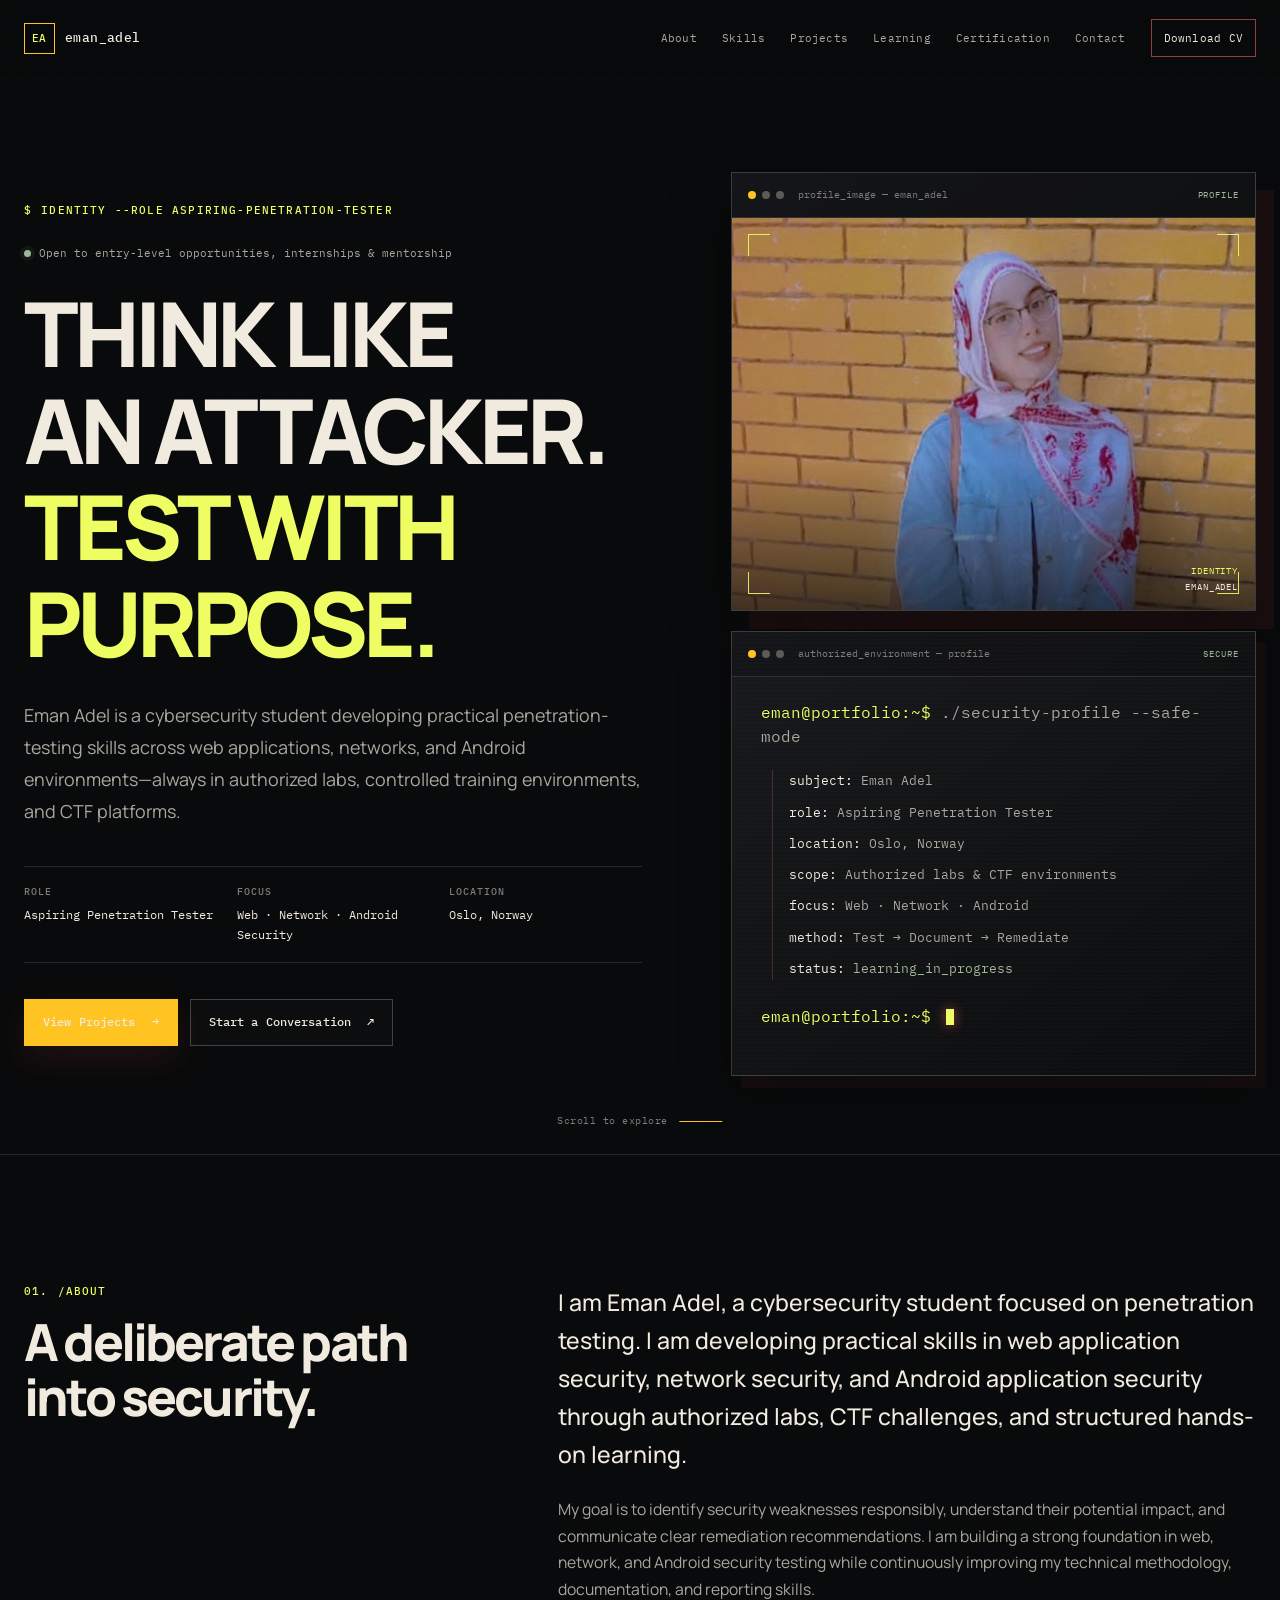
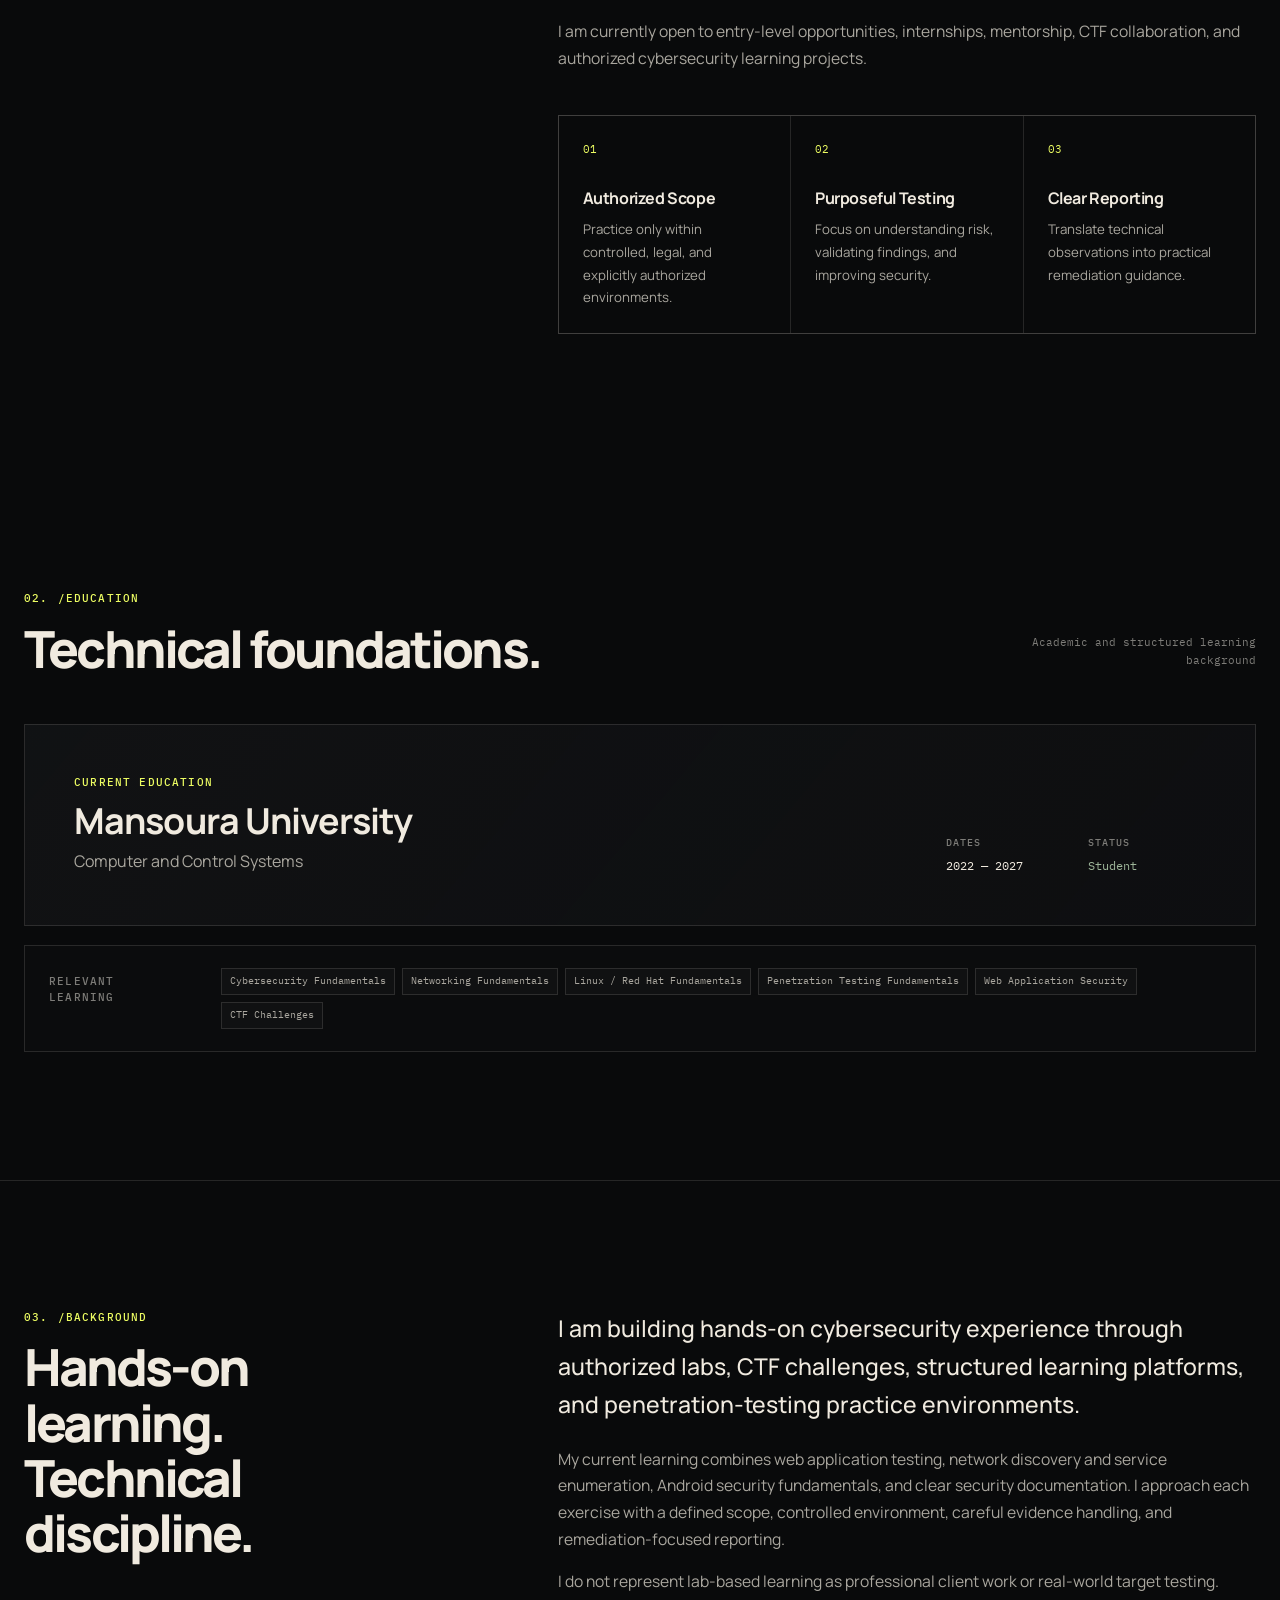
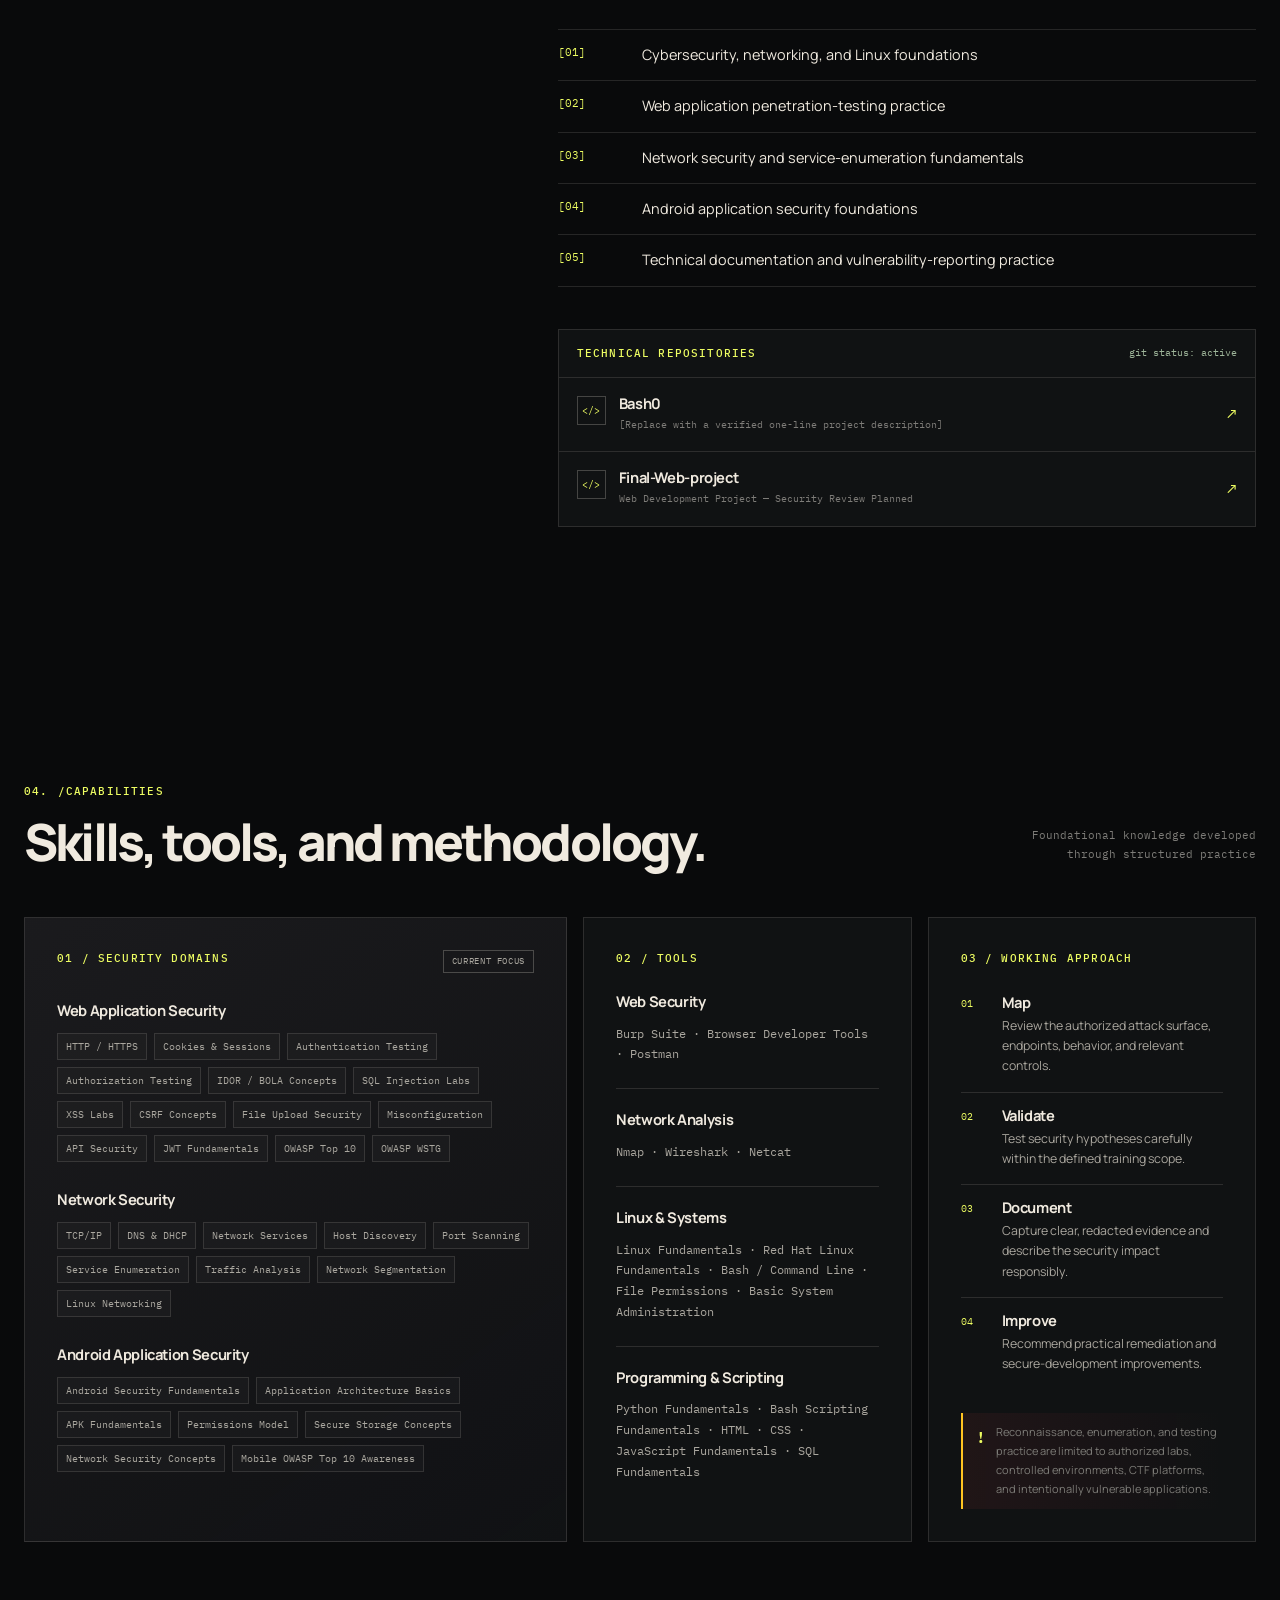
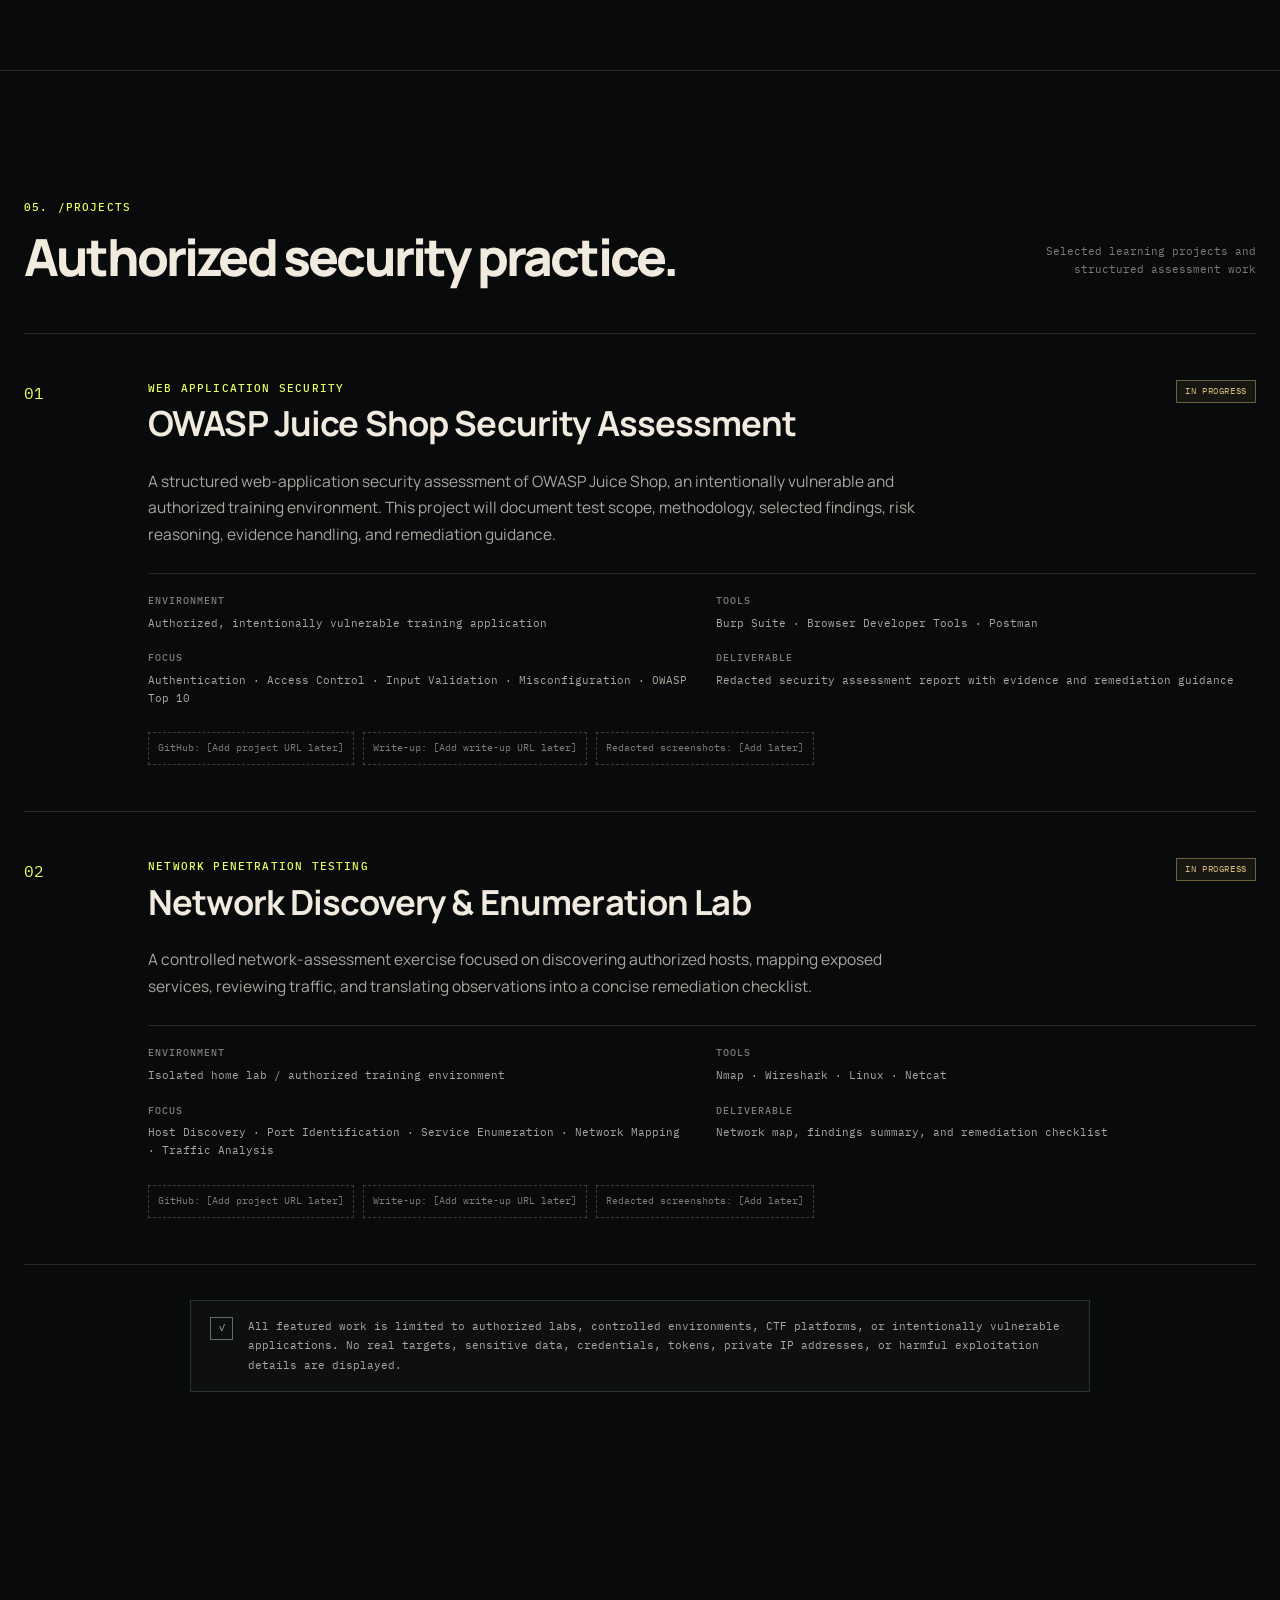
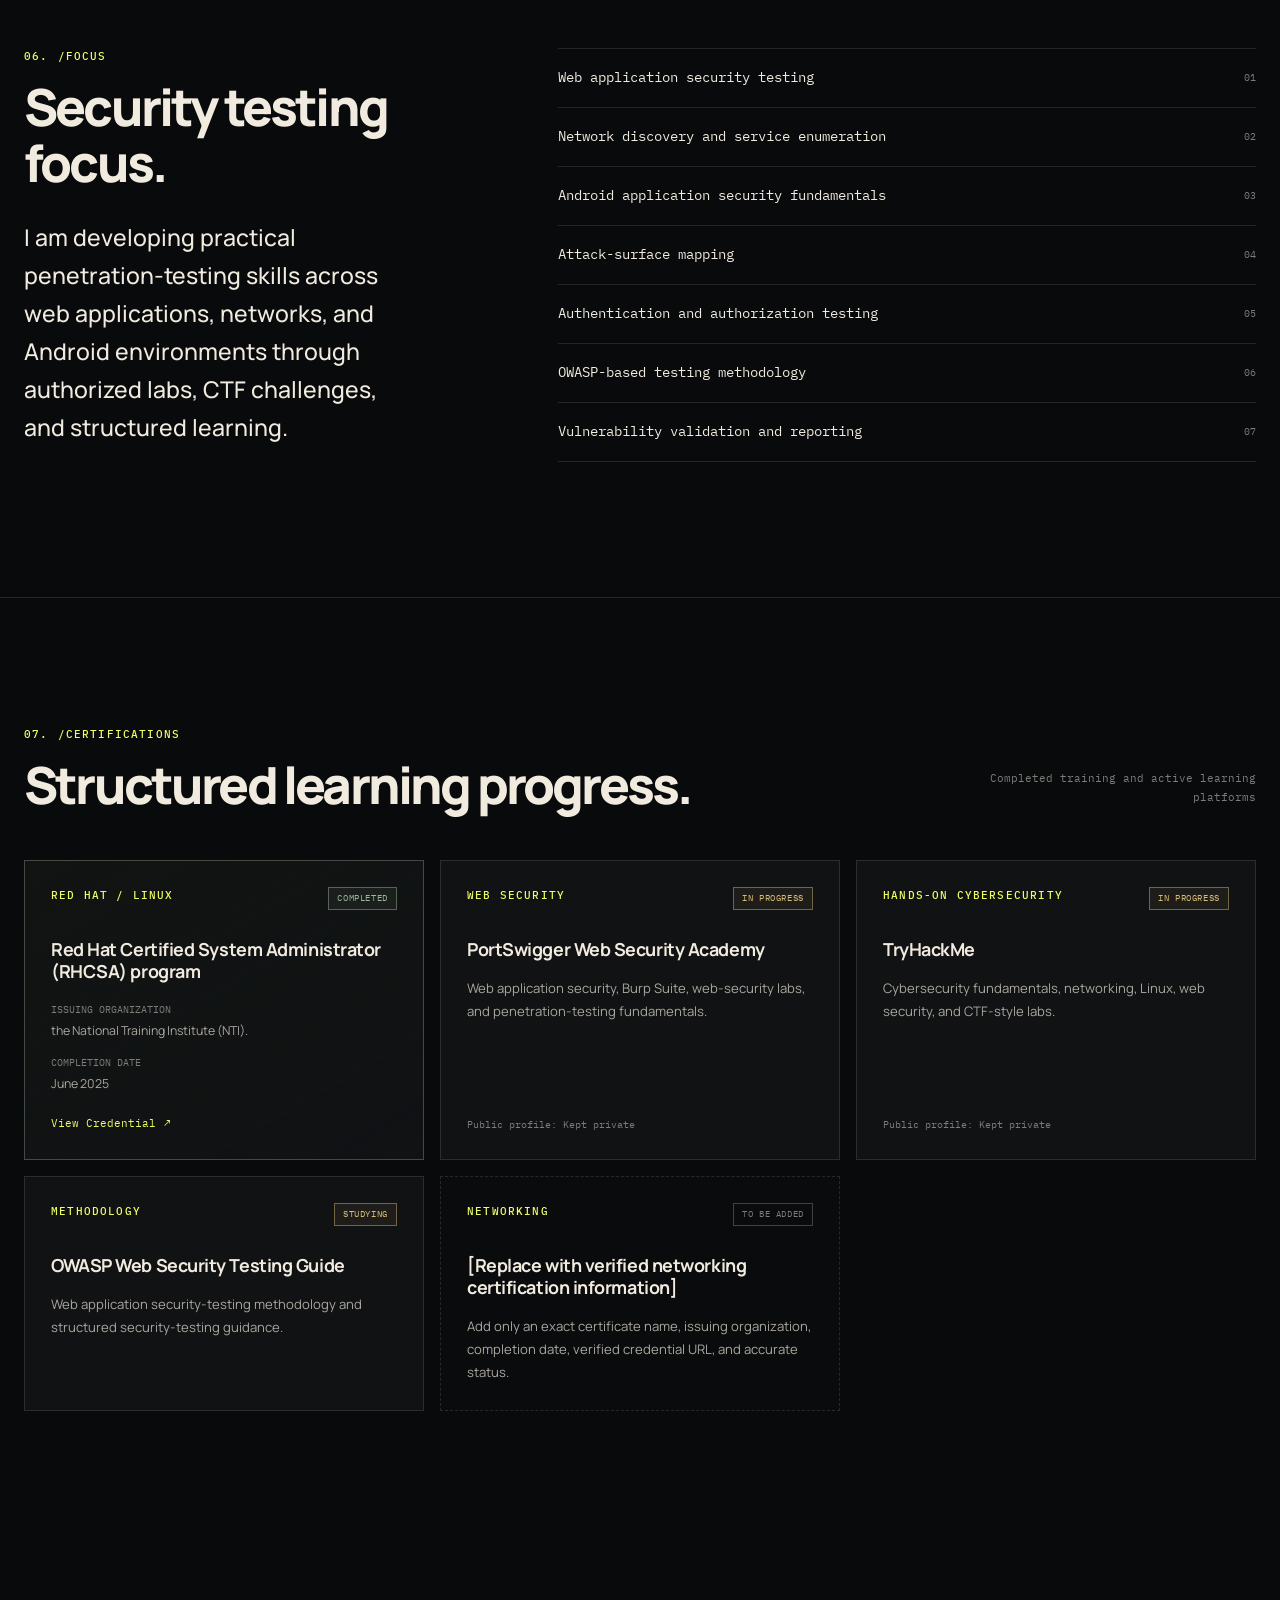
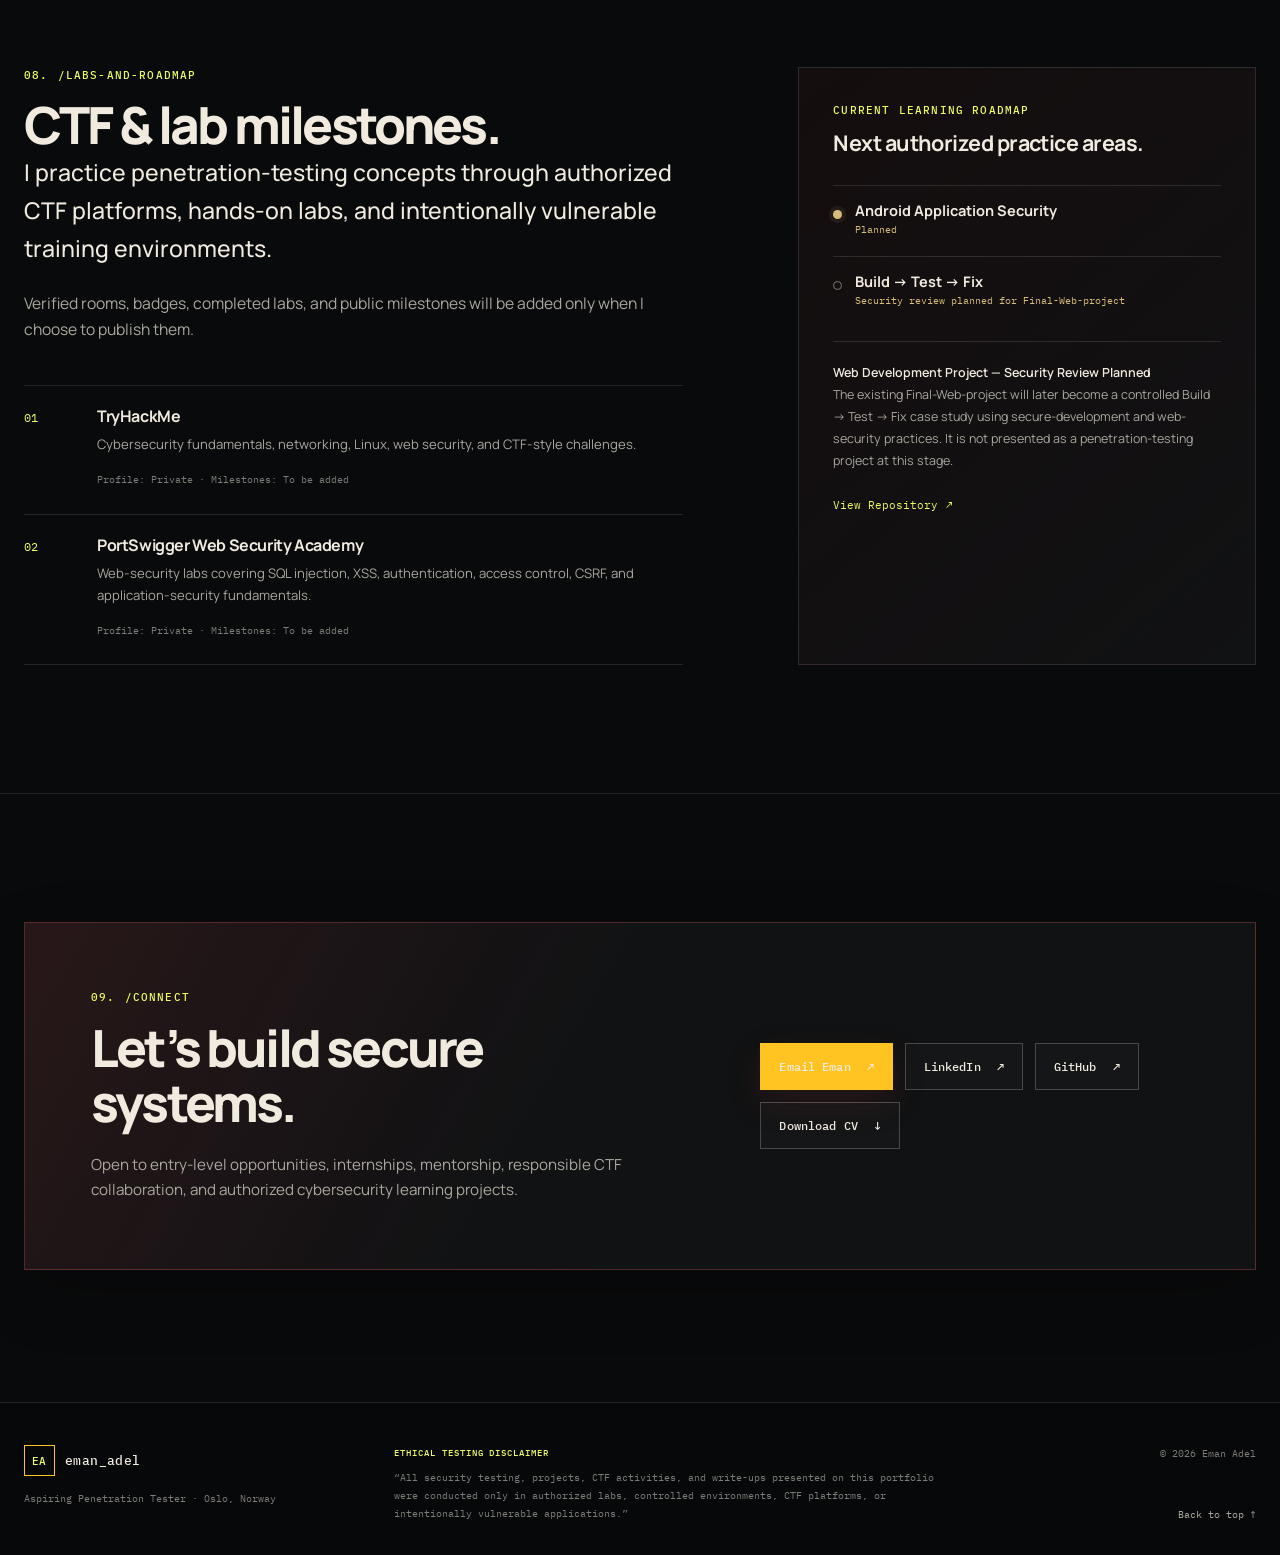
==== commit ccf16b72: "Update index.html" ====
--- a/index.html
+++ b/index.html
@@ -157,7 +157,7 @@
                 src="assets/profile.jpg"
               -->
               <img
-                src="assets/my-photo.jpg"
+                src="my-photo.jpg"
                 alt="Professional portrait of Eman Adel"
                 class="profile-photo"
               />
@@ -1156,4 +1156,4 @@
 
   <script src="script.js"></script>
 </body>
-</html>+</html>
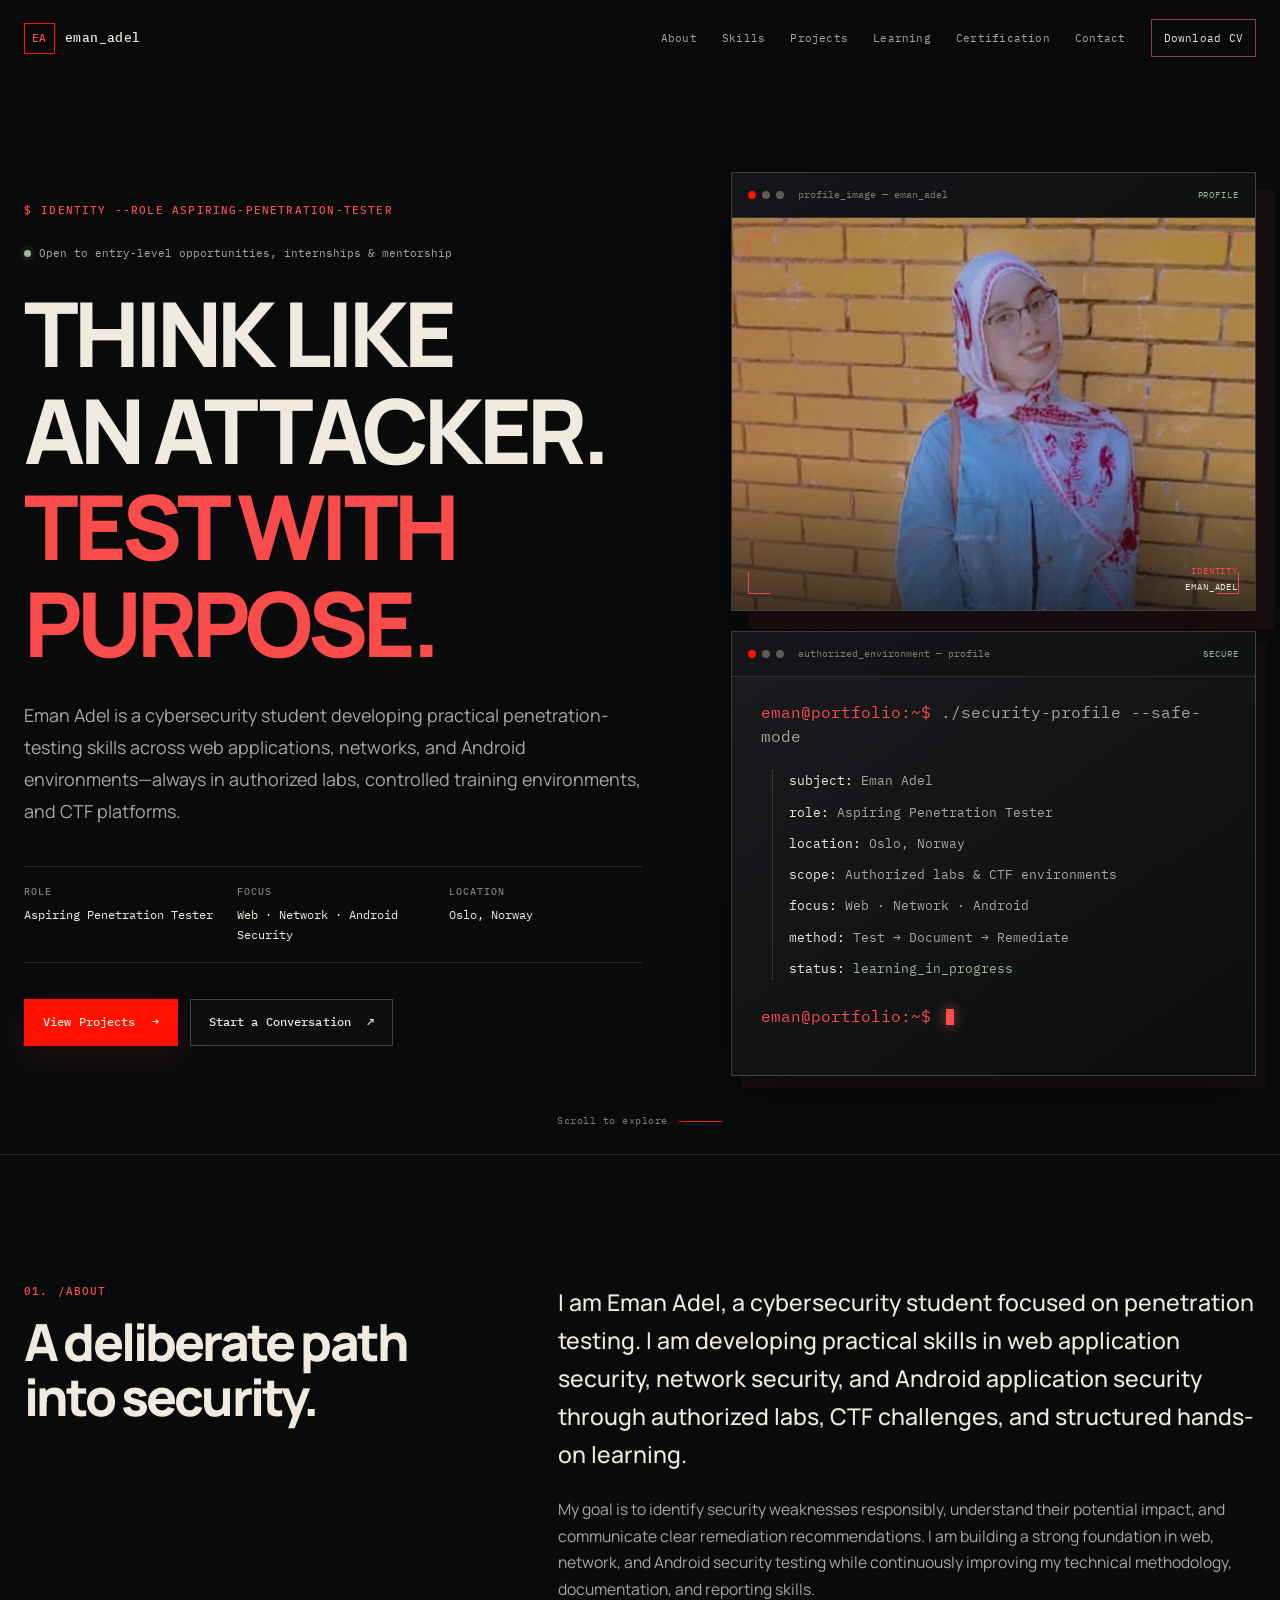
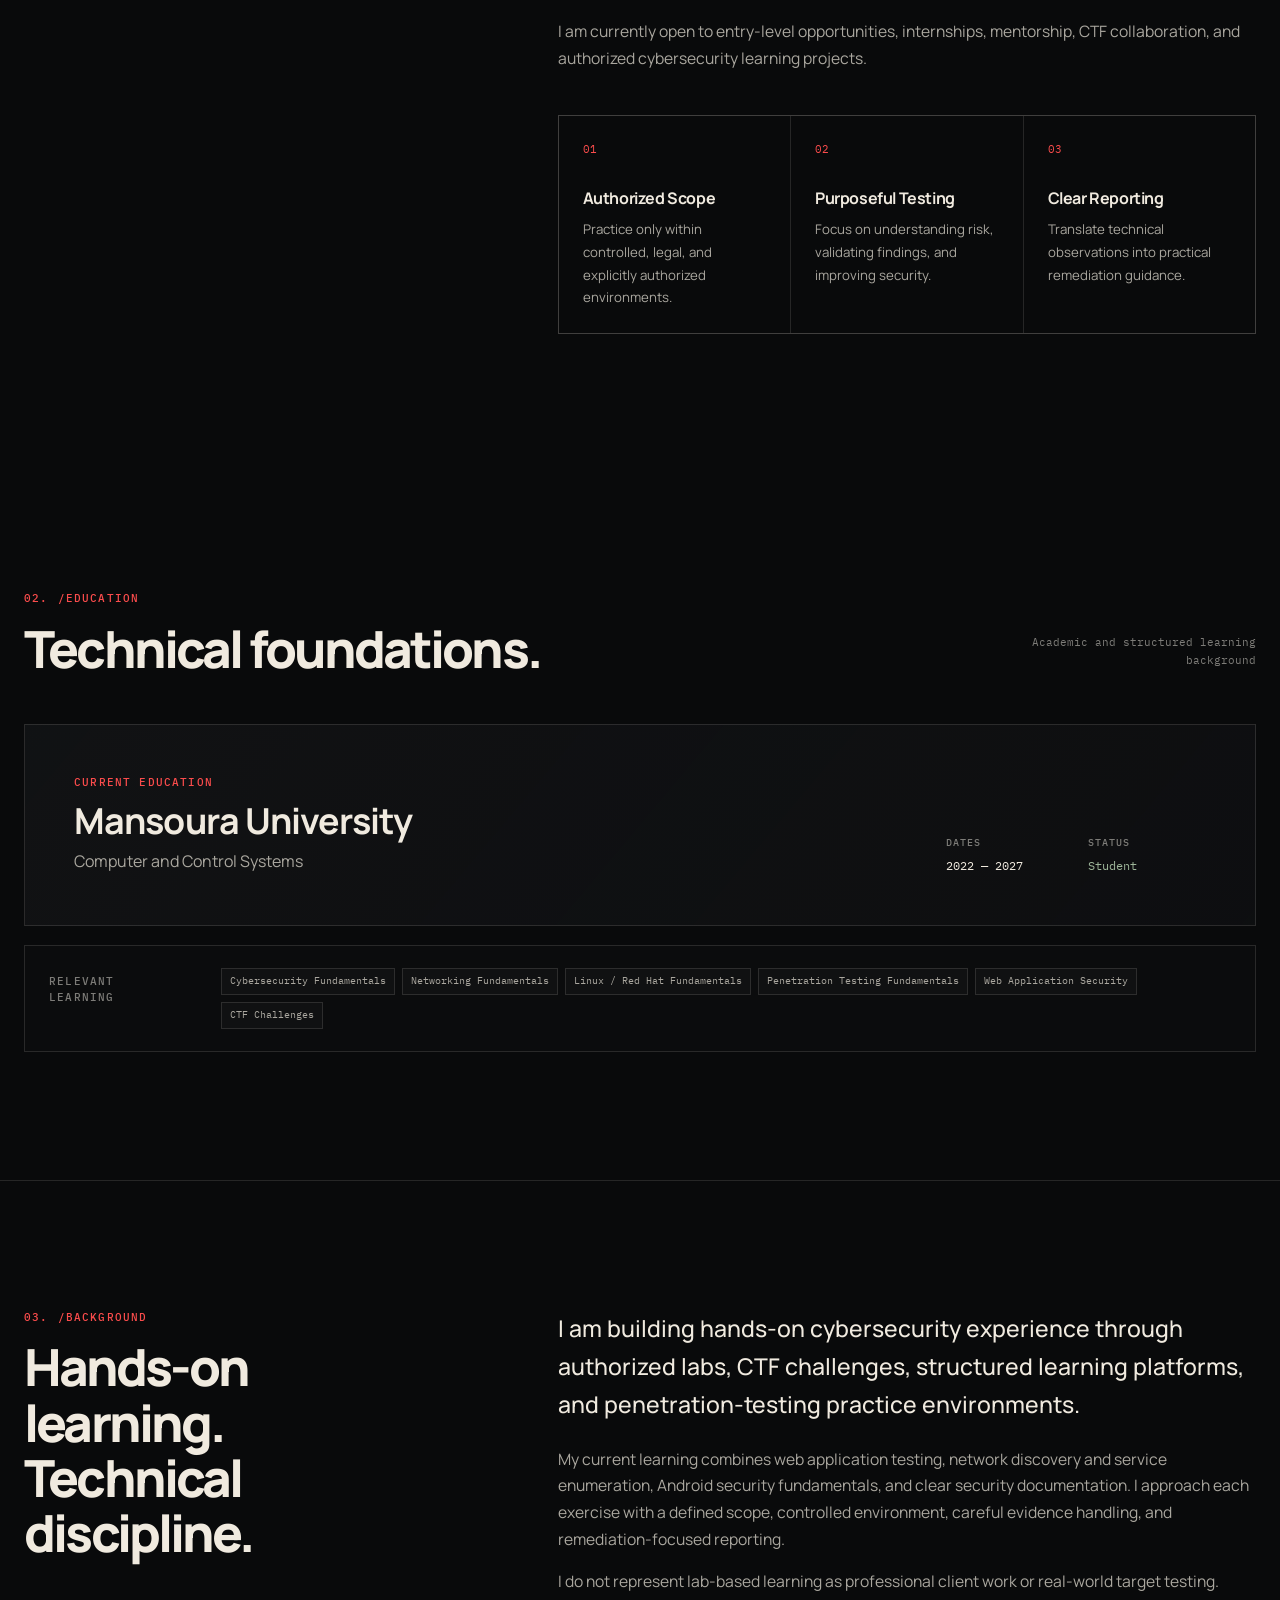
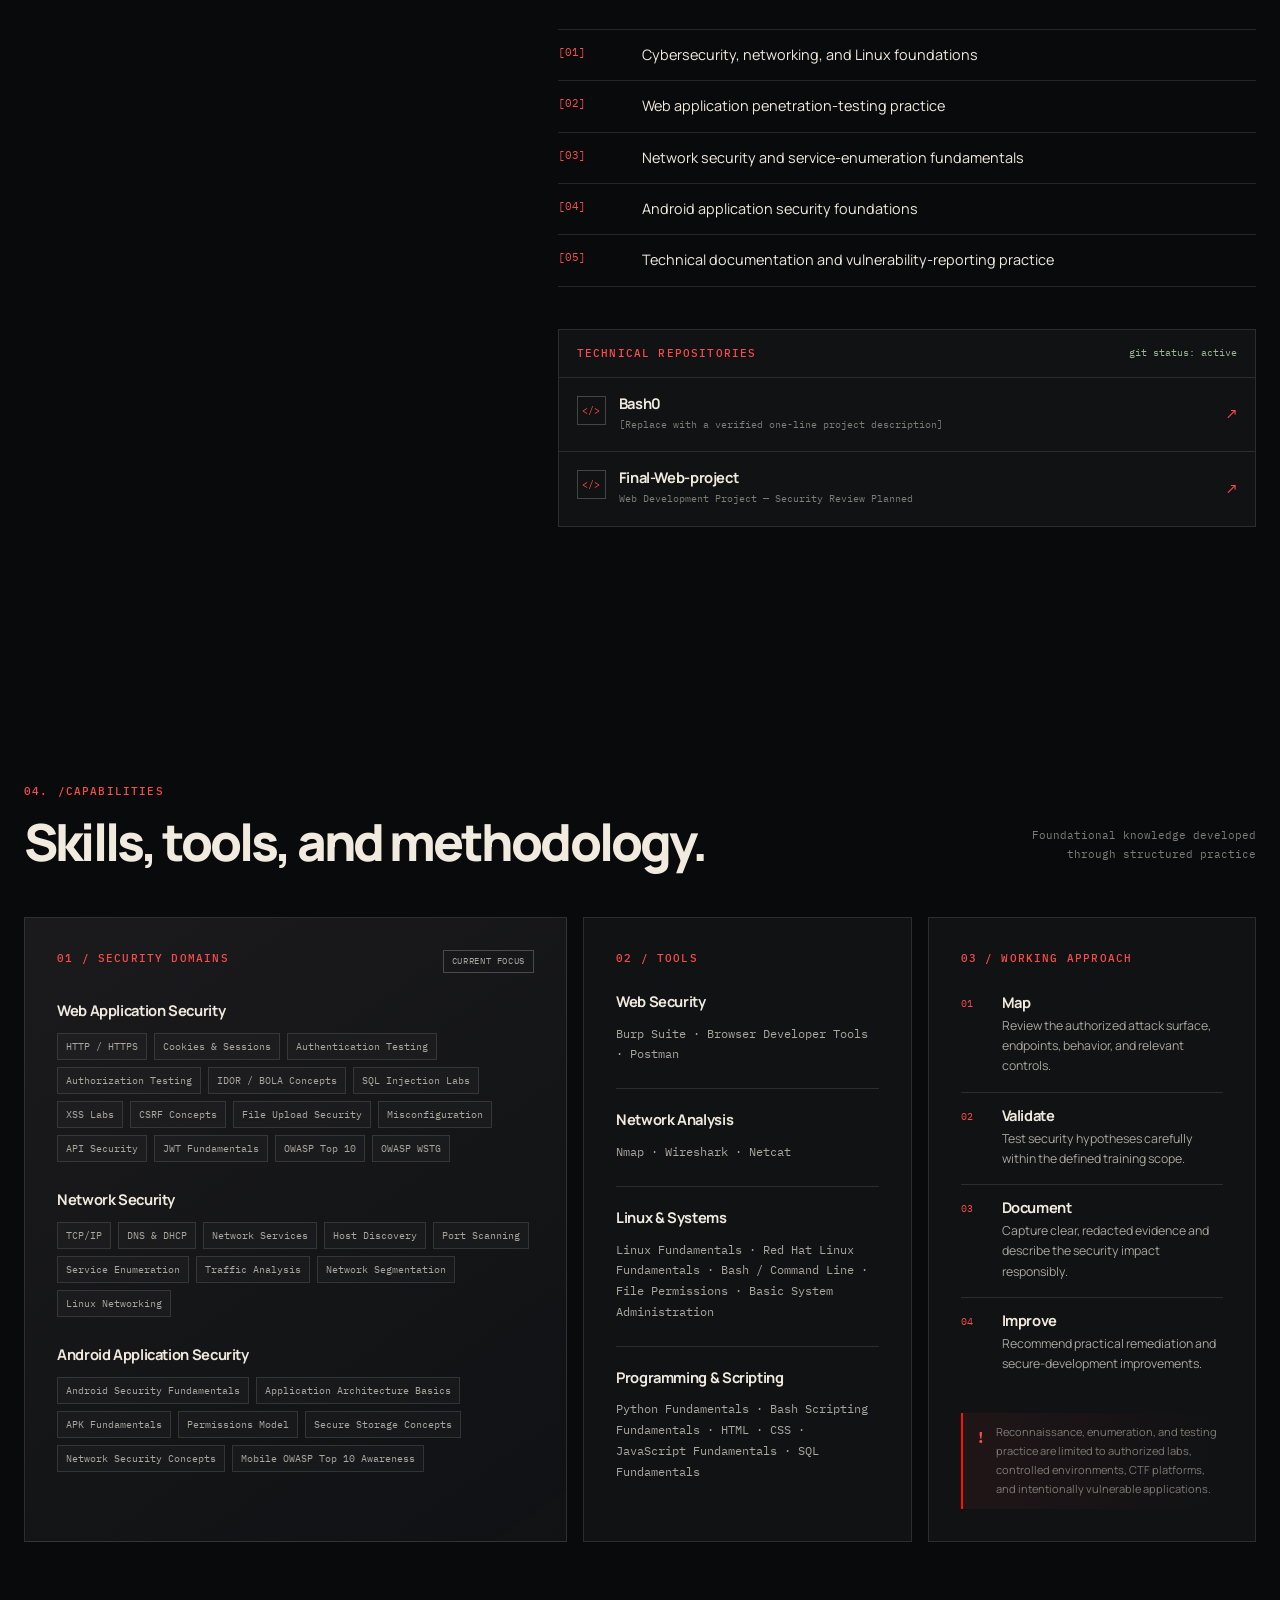
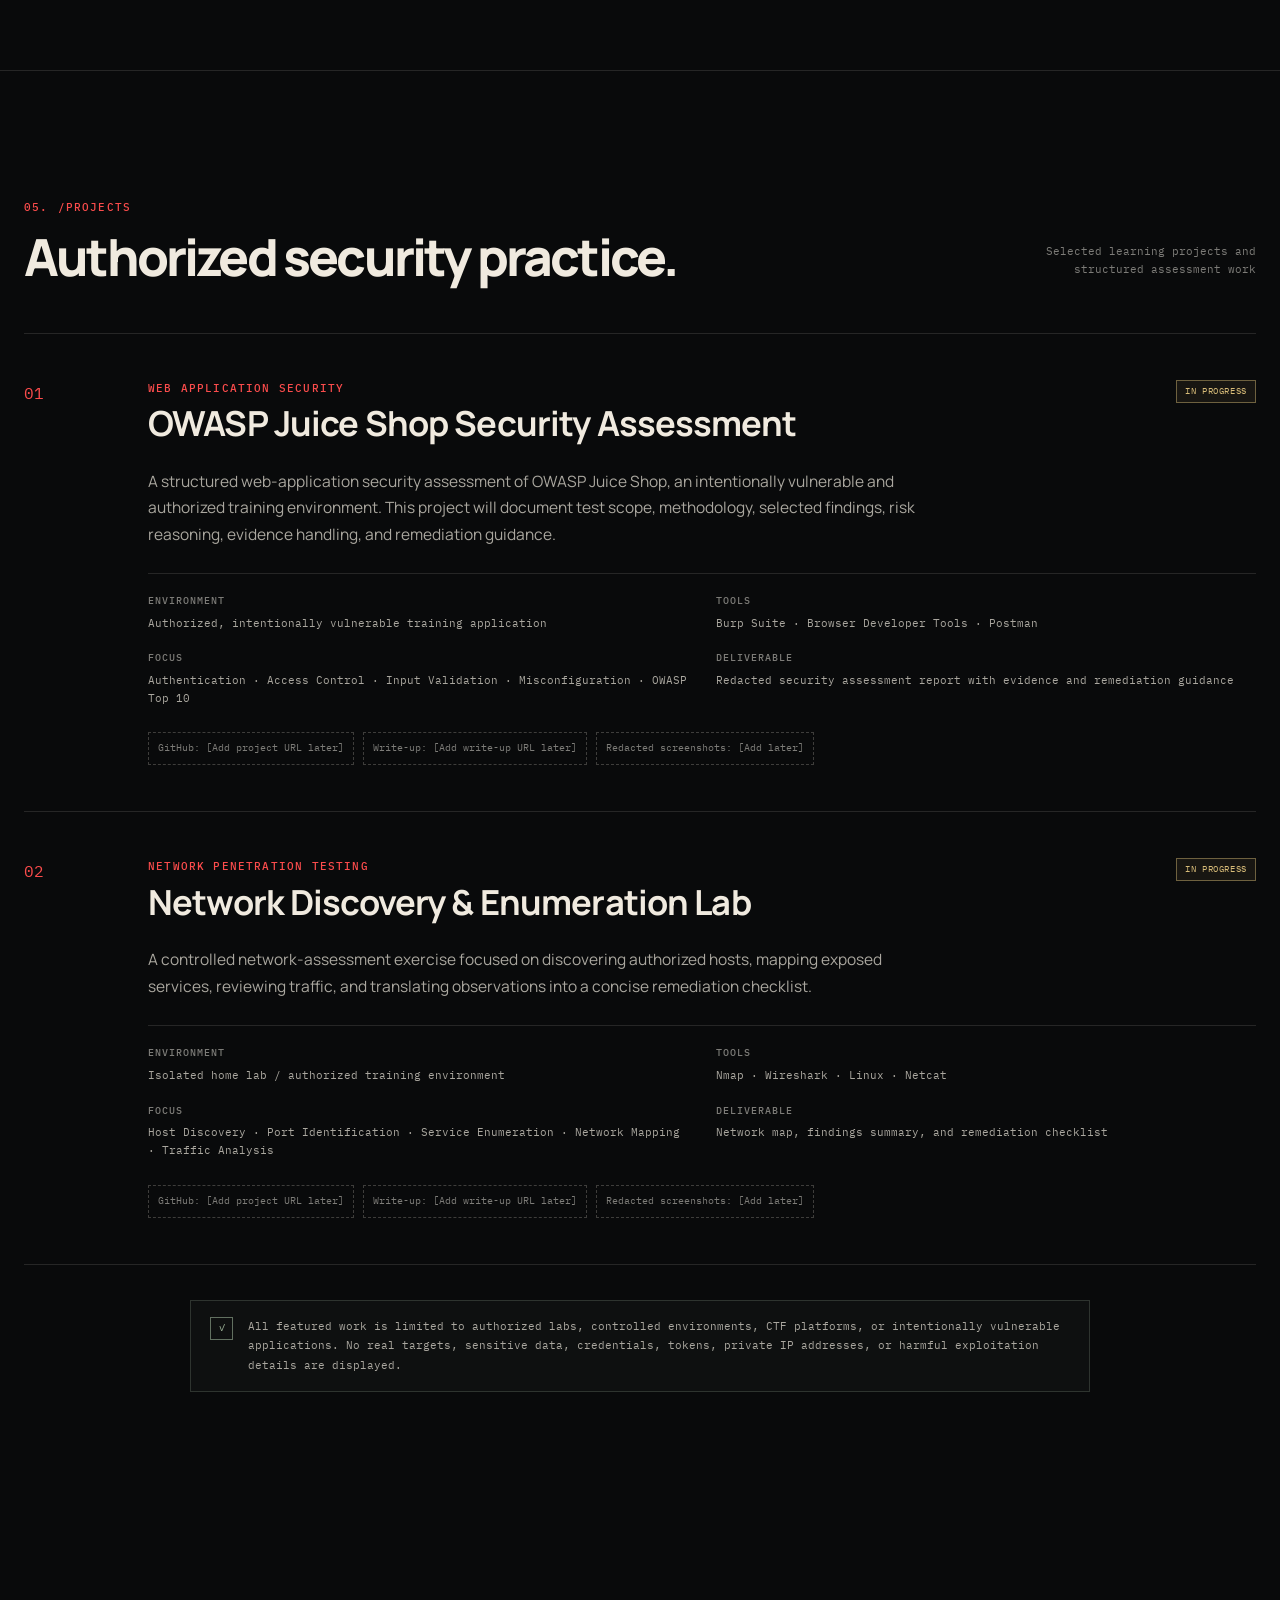
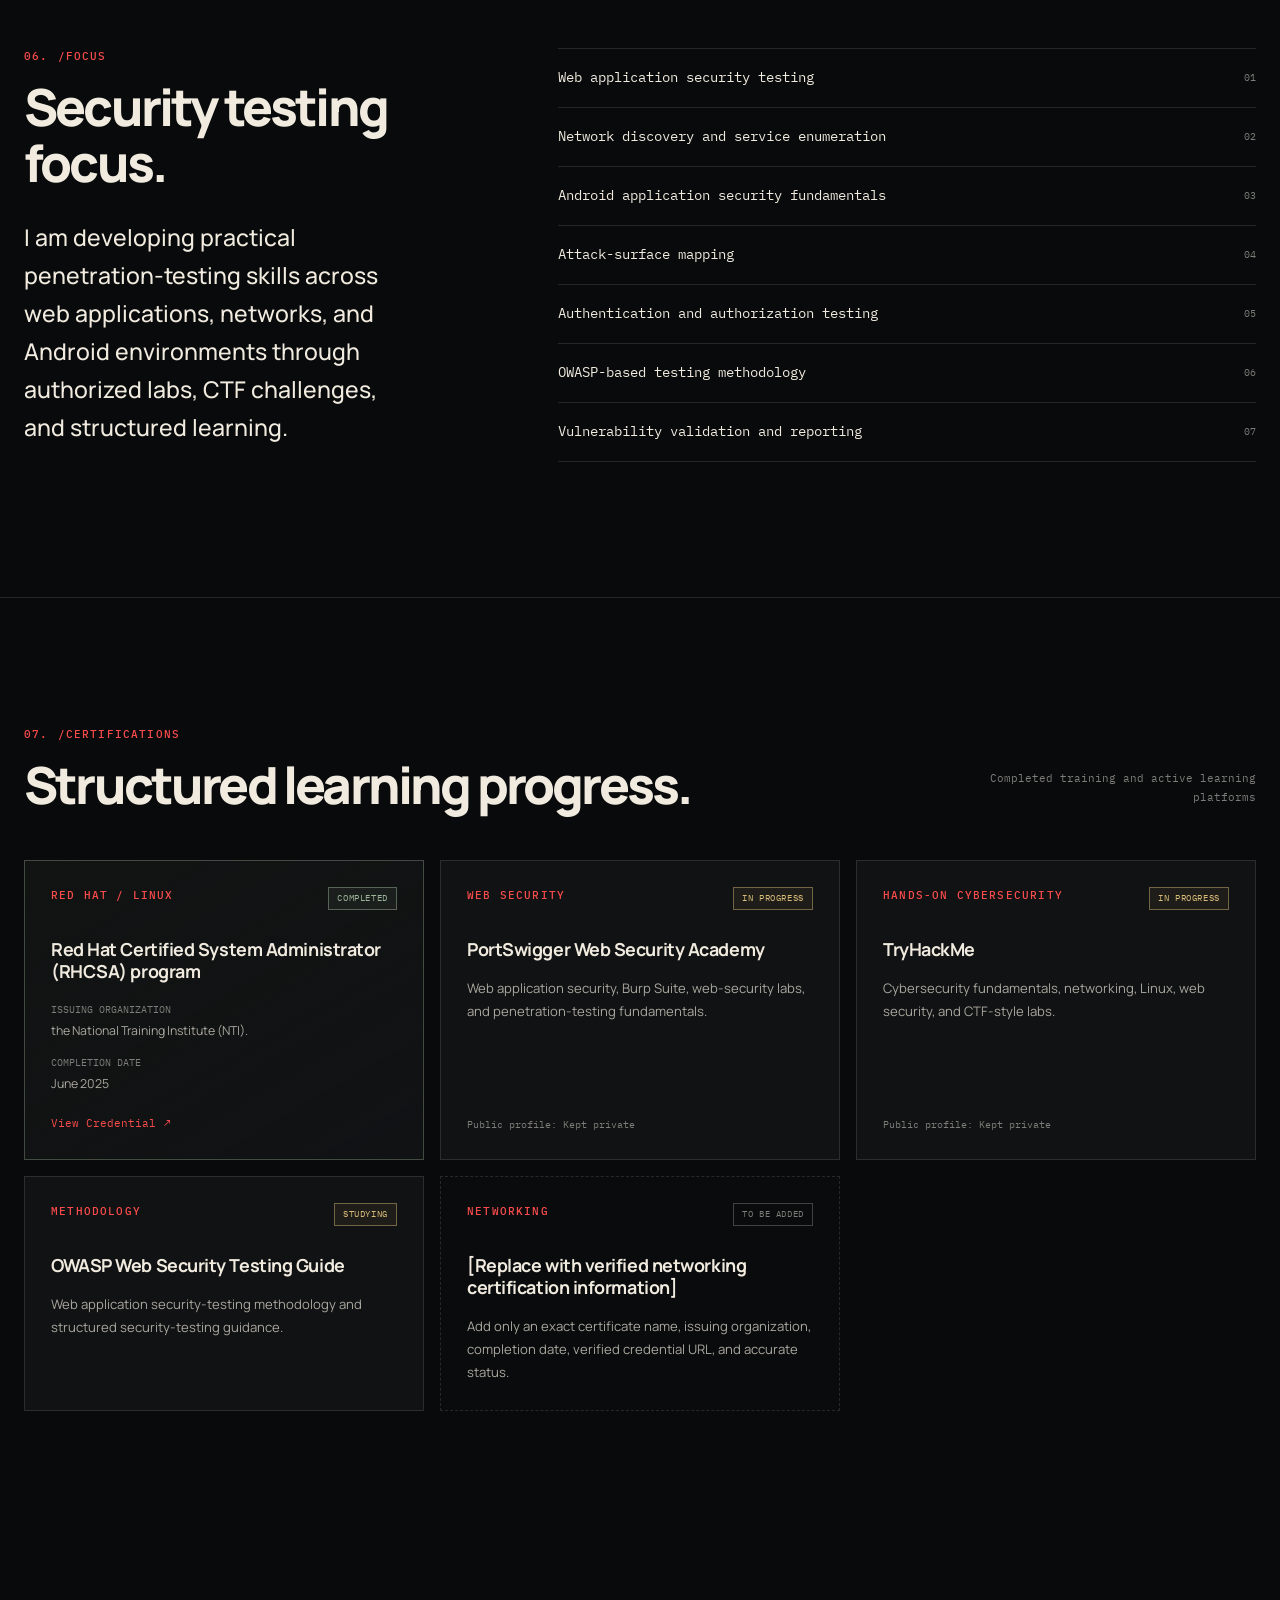
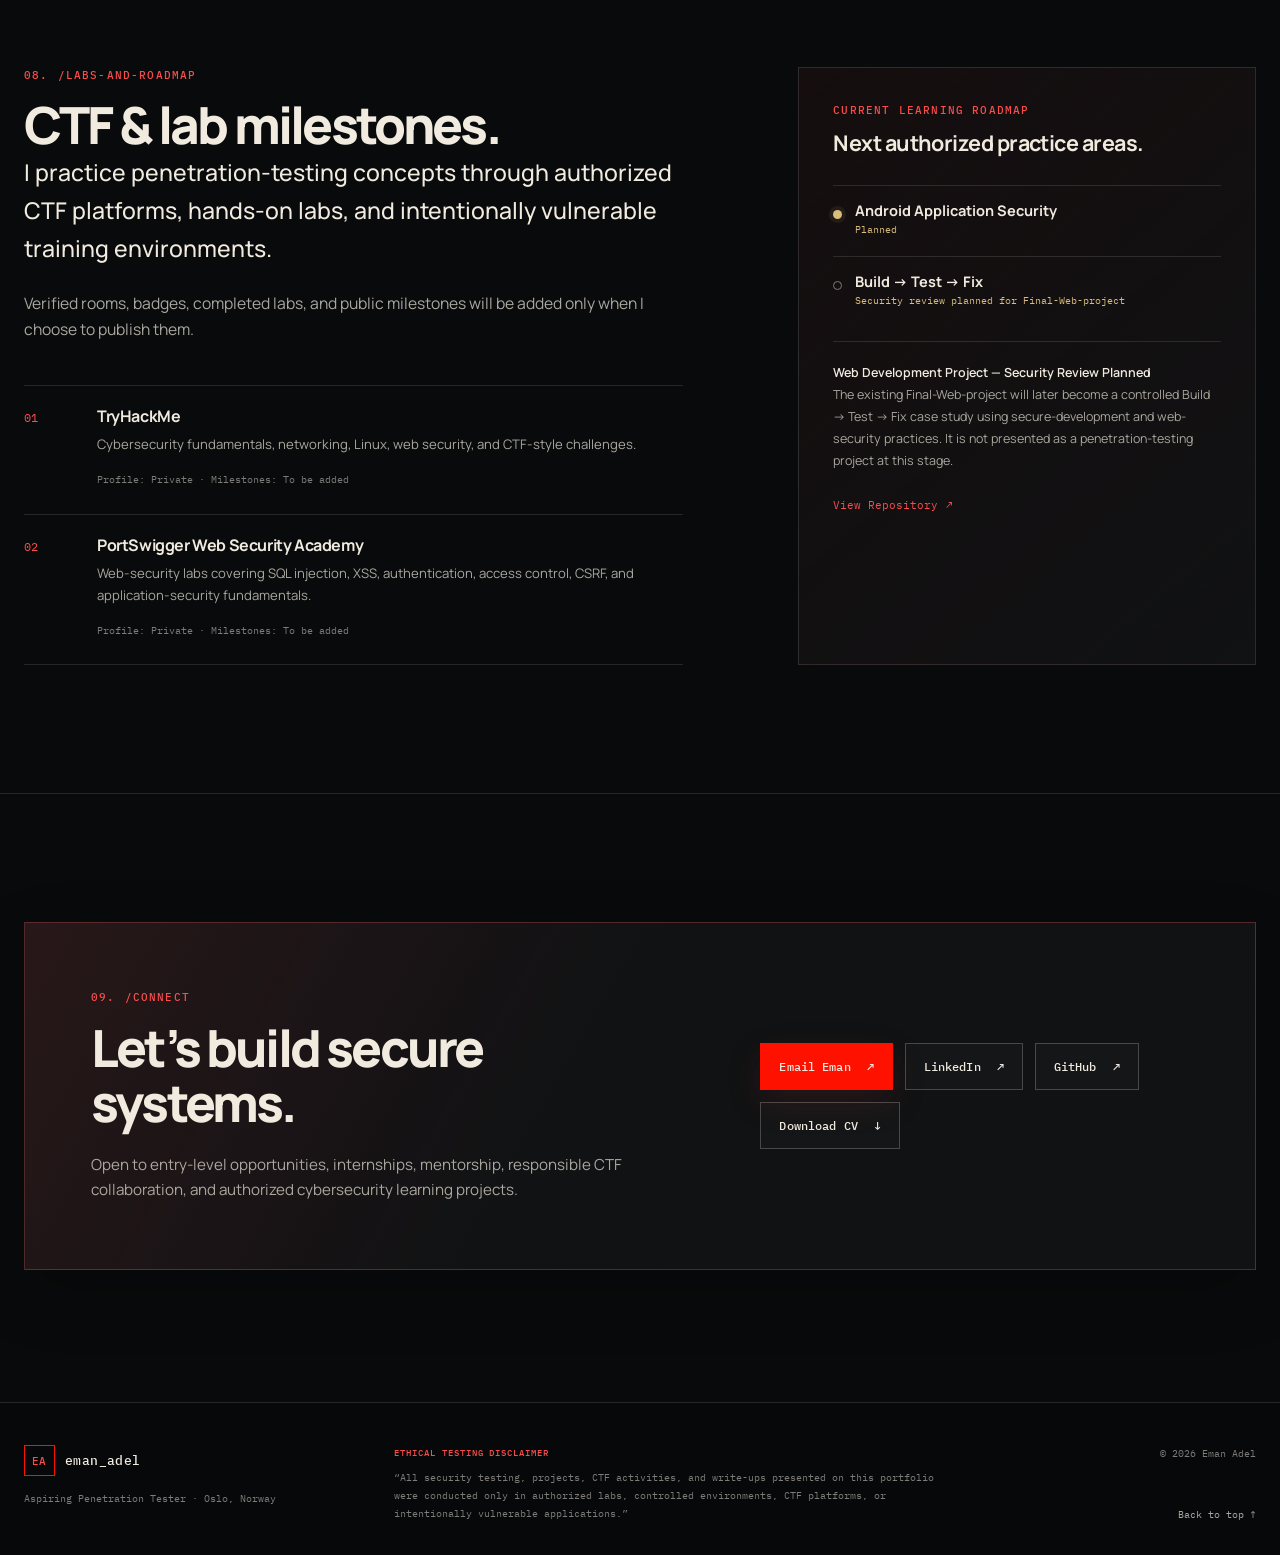
==== commit a2032f32: "Update index.html" ====
--- a/index.html
+++ b/index.html
@@ -1109,7 +1109,7 @@
 
             <a
               class="button button-secondary"
-              href="[Replace with CV file URL]"
+              href="https://docs.google.com/document/d/11btfzupJ-DXRDurAXG8RAmND3lUv7v2hxxWSwidZgUA/edit?usp=sharing"
               download
             >
               <span>Download CV</span>
--- a/style.css
+++ b/style.css
@@ -9,9 +9,9 @@
   --text: #f0eadf;
   --text-muted: #aaa79f;
   --text-dim: #7d7c78;
-  --red: #ffc421;
-  --red-bright: #edfd62;
-  --red-dark: #b9ca00;
+  --red: #ff1100;
+  --red-bright: #fb4c4c;
+  --red-dark: #5d1500;
   --green: #9eb69a;
   --yellow: #d8bc79;
   --shadow: rgba(0, 0, 0, 0.35);
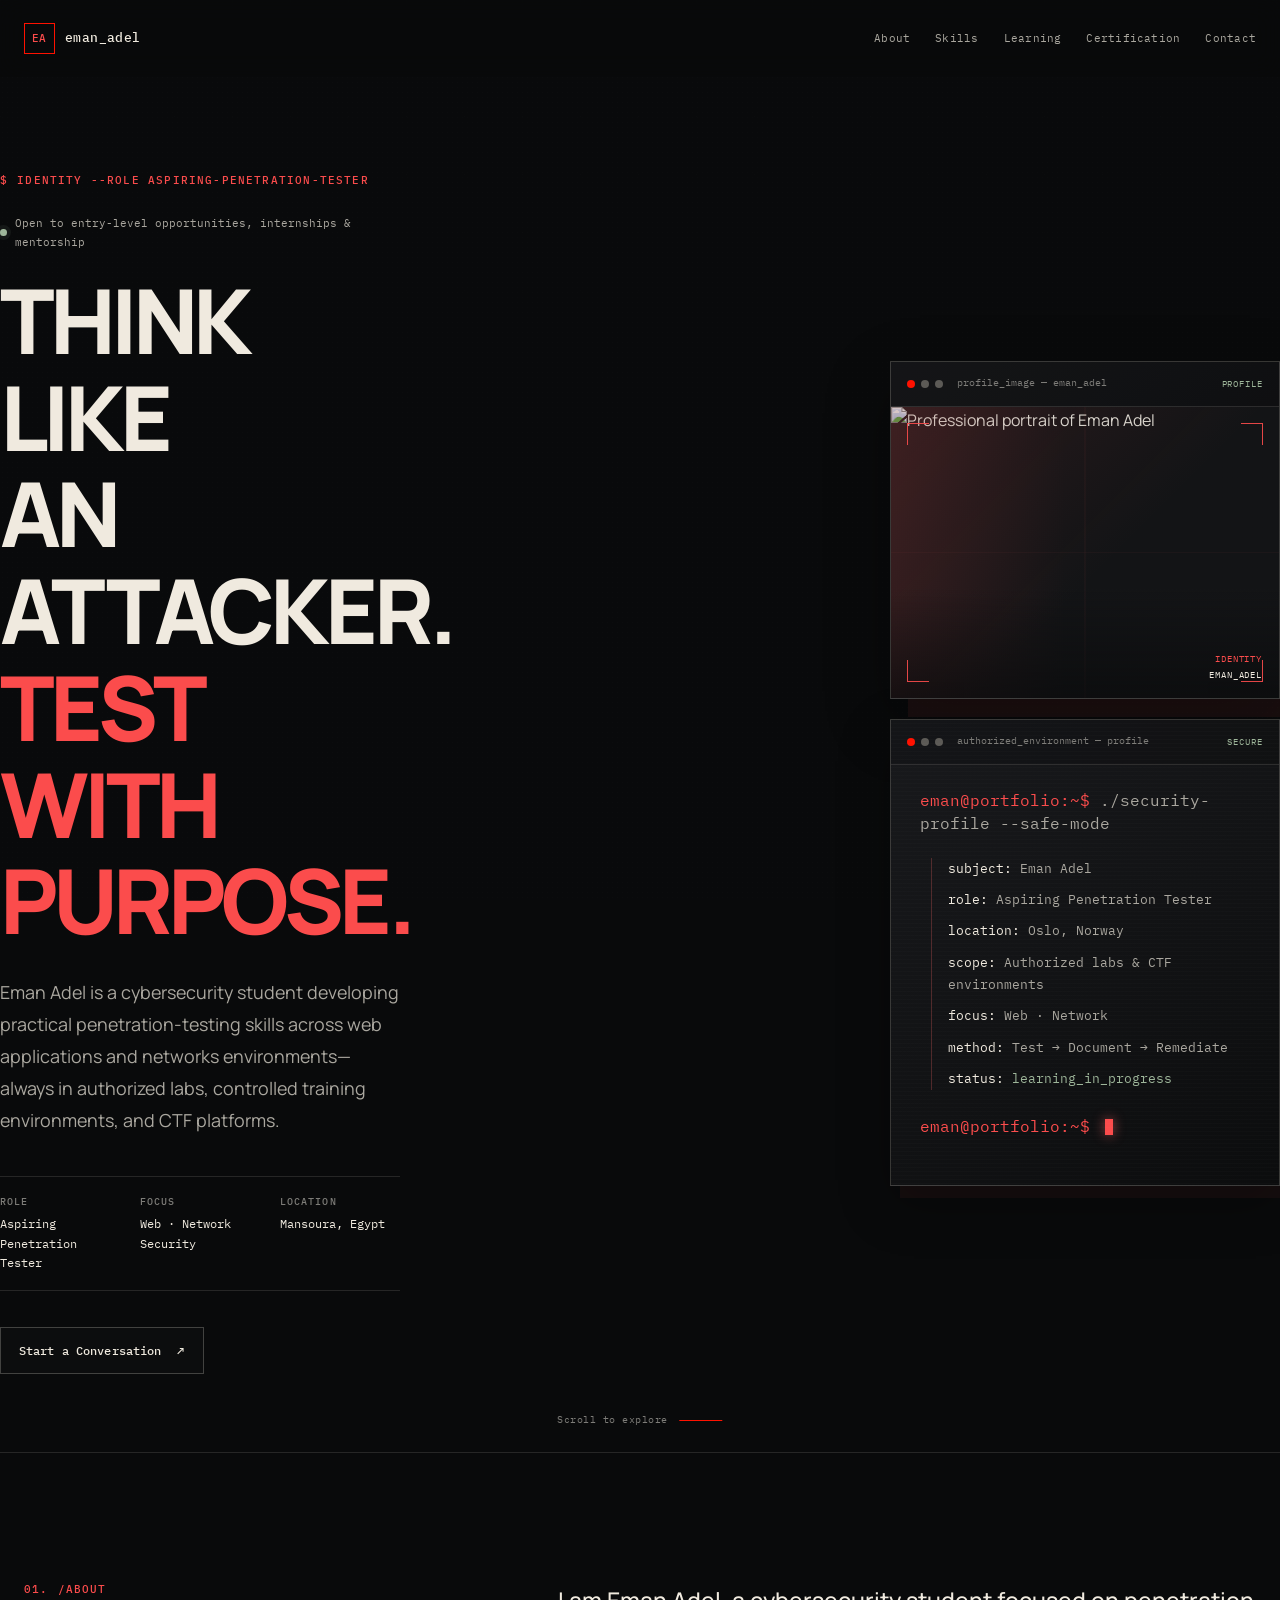
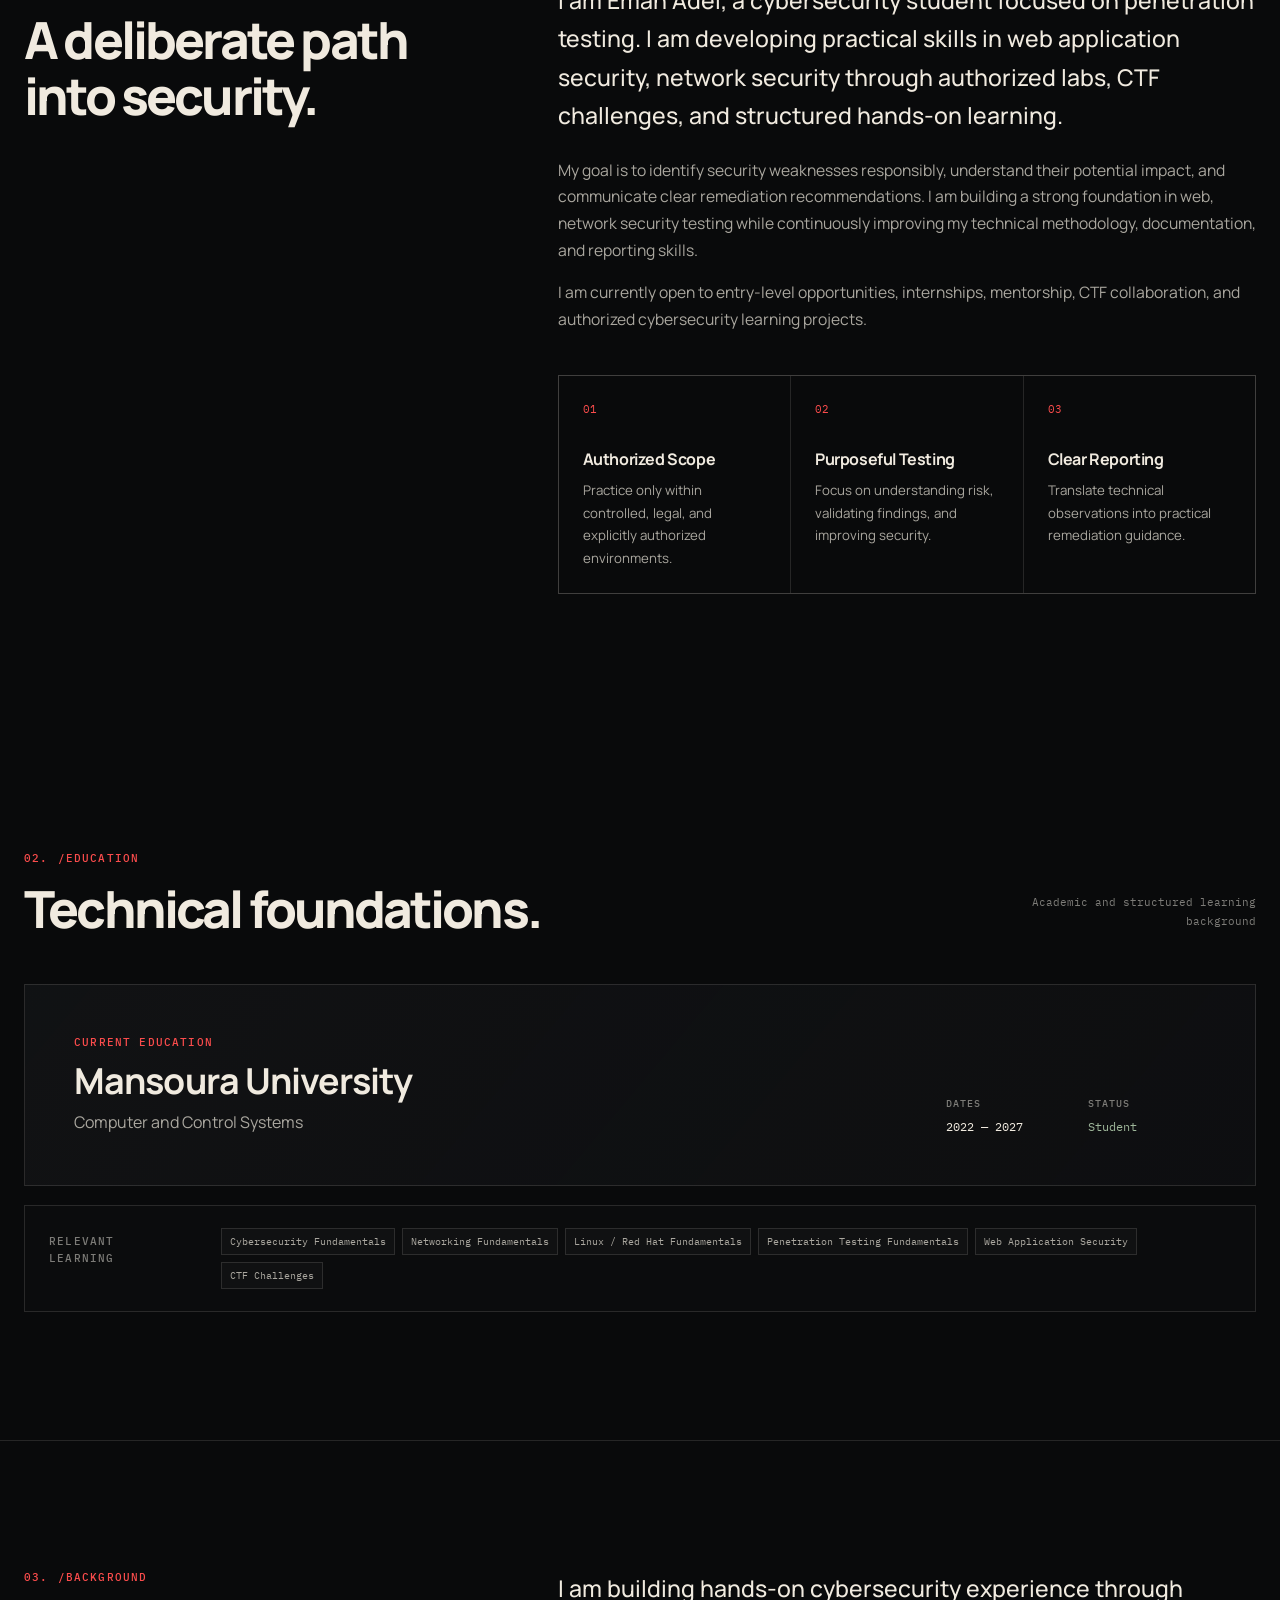
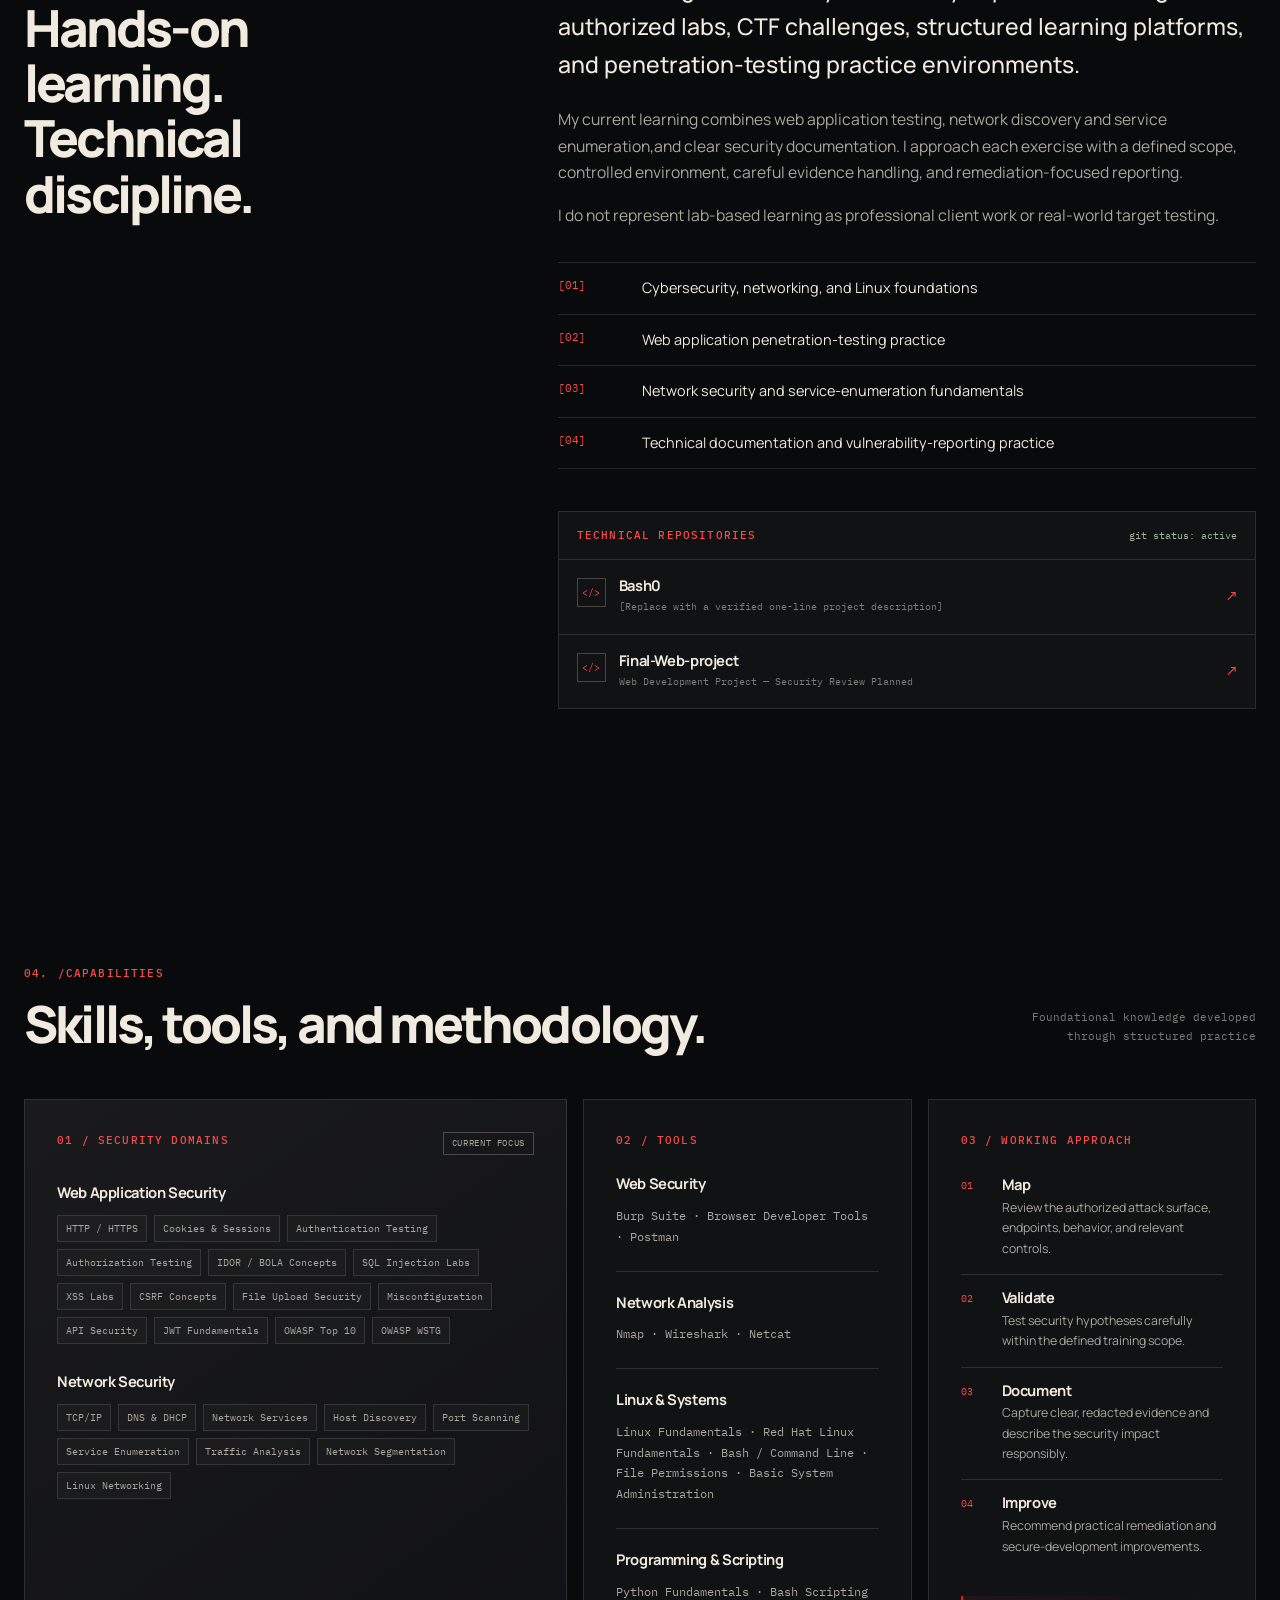
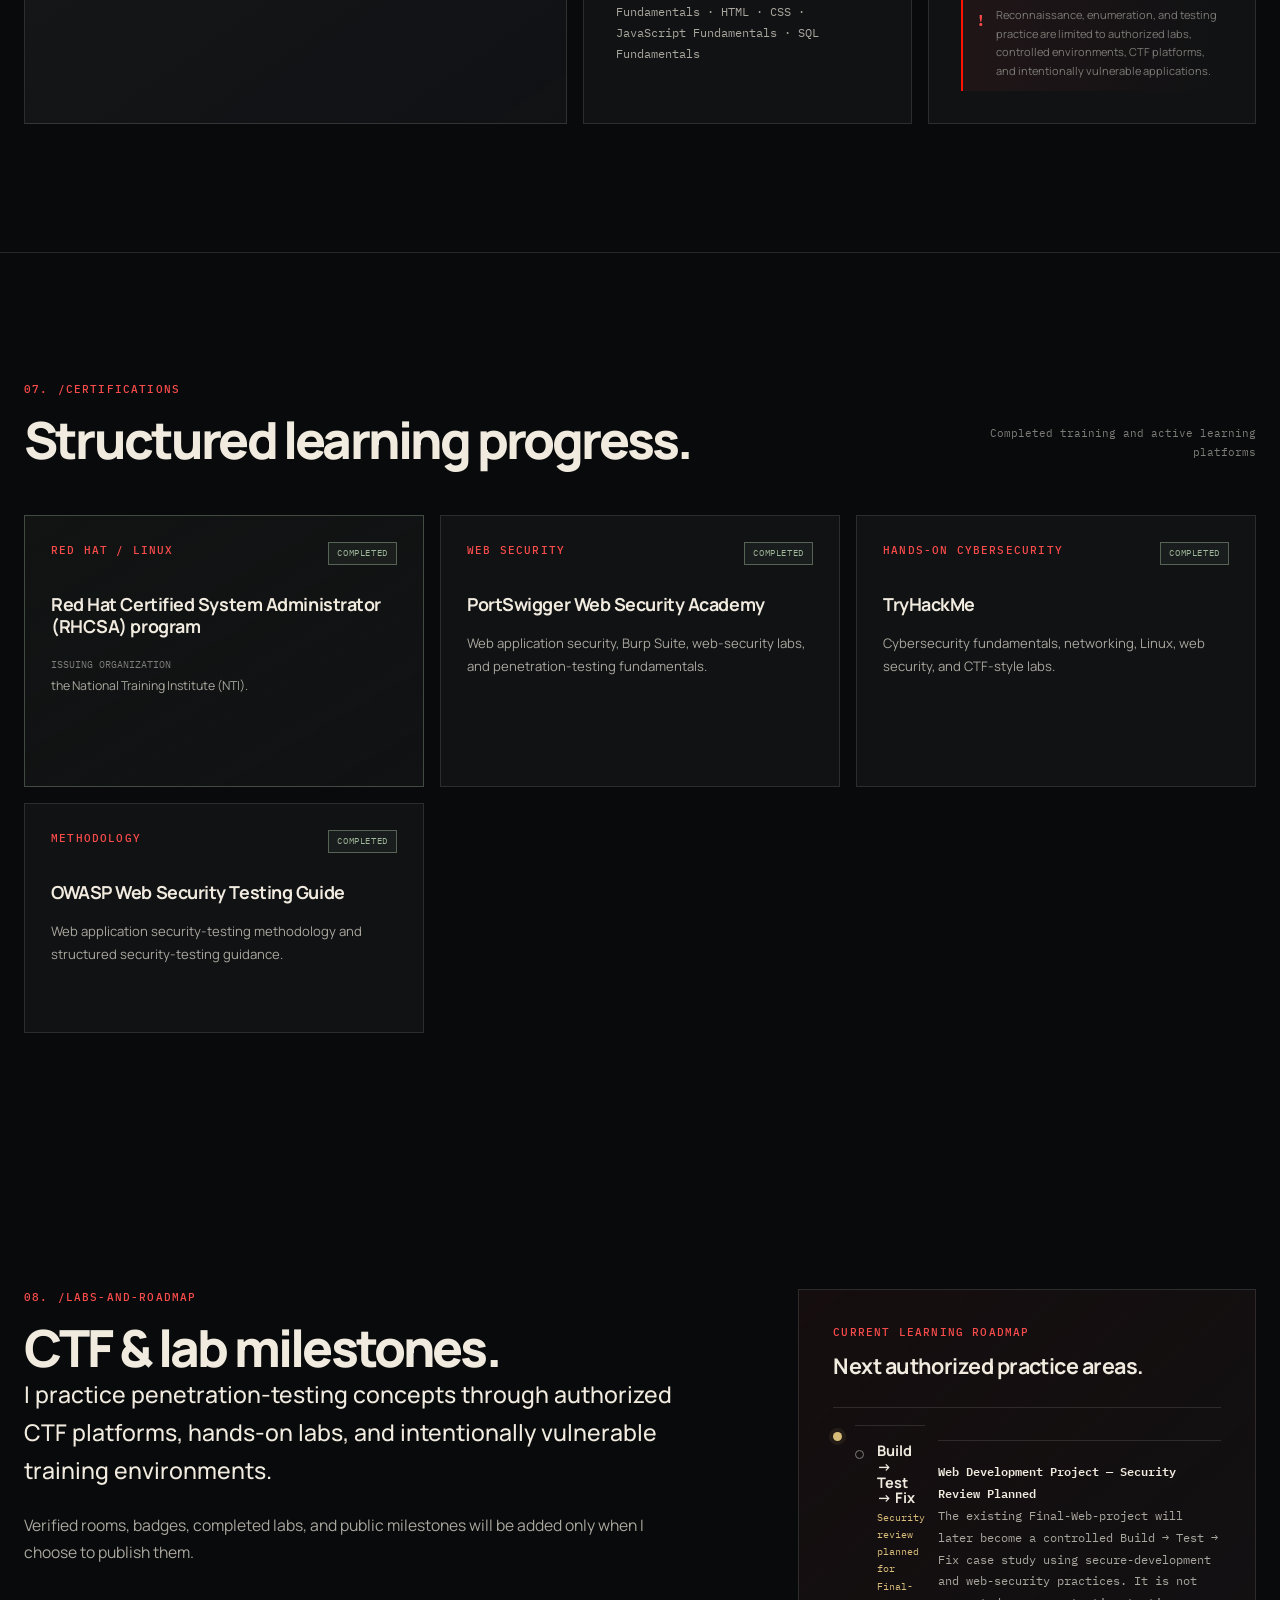
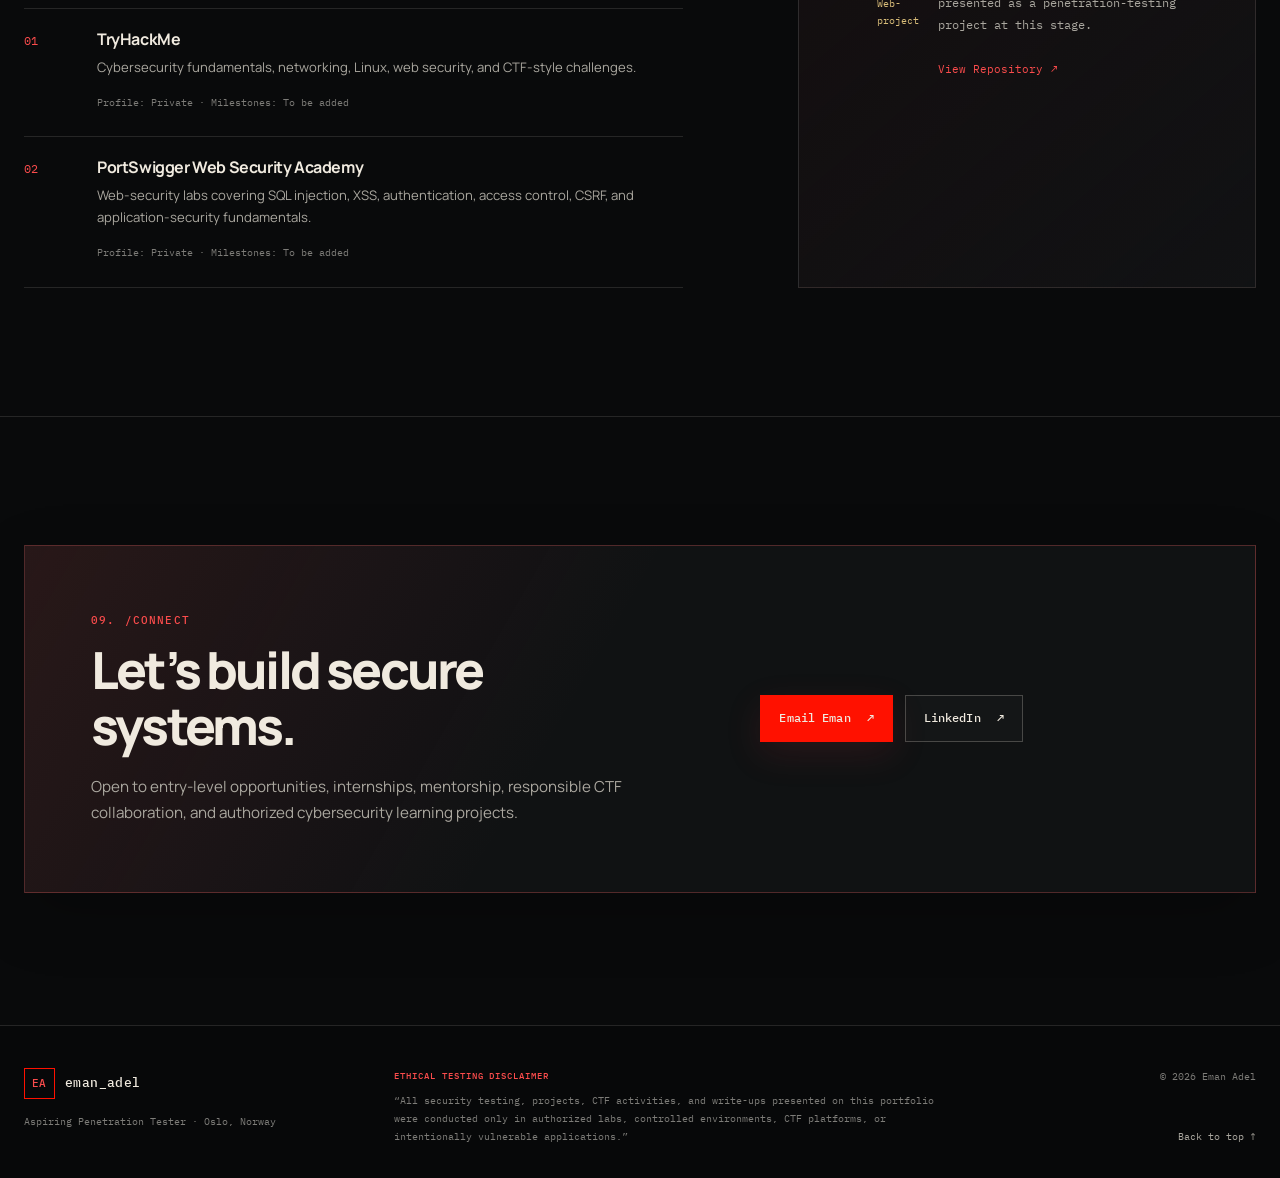
==== commit 3cb238fe: "Update index.html" ====
--- a/index.html
+++ b/index.html
@@ -7,11 +7,11 @@
   <title>Eman Adel | Aspiring Penetration Tester</title>
   <meta
     name="description"
-    content="Portfolio of Eman Adel, an aspiring penetration tester in Oslo focused on web application security, network security, Android security, and authorized hands-on cybersecurity learning."
+    content="Portfolio of Eman Adel, an aspiring penetration tester in Oslo focused on web application security, network security, and authorized hands-on cybersecurity learning."
   />
   <meta
     name="keywords"
-    content="Eman Adel, Aspiring Penetration Tester, Web Application Security, Network Security, Android Security, Cybersecurity Student, Oslo"
+    content="Eman Adel, Aspiring Penetration Tester, Web Application Security, Network Security, Cybersecurity Student, Oslo"
   />
   <meta name="author" content="Eman Adel" />
   <meta name="theme-color" content="#090a0b" />
@@ -21,7 +21,7 @@
   <meta property="og:title" content="Eman Adel | Aspiring Penetration Tester" />
   <meta
     property="og:description"
-    content="Aspiring penetration tester building practical skills in web application, network, and Android security through authorized labs and CTF environments."
+    content="Aspiring penetration tester building practical skills in web application and network through authorized labs and CTF environments."
   />
   <meta property="og:locale" content="en_US" />
   <meta property="og:site_name" content="Eman Adel Portfolio" />
@@ -63,13 +63,13 @@
       <nav class="site-nav" id="primary-navigation" aria-label="Primary navigation">
         <a href="#about">About</a>
         <a href="#skills">Skills</a>
-        <a href="#projects">Projects</a>
+        <!-- <a href="#projects">Projects</a> -->
         <a href="#learning">Learning</a>
         <a href="#certifications">Certification</a>
         <a href="#contact">Contact</a>
-        <a class="nav-cv" href="[Replace with CV file URL]" download>
+        <!-- <a class="nav-cv" href="[Replace with CV file URL]" download>
           Download CV
-        </a>
+        </a> -->
       </nav>
     </div>
   </header>
@@ -96,8 +96,7 @@
 
           <p class="hero-intro">
             Eman Adel is a cybersecurity student developing practical
-            penetration-testing skills across web applications, networks, and
-            Android environments—always in authorized labs, controlled training
+            penetration-testing skills across web applications and networks environments—always in authorized labs, controlled training
             environments, and CTF platforms.
           </p>
 
@@ -109,20 +108,20 @@
 
             <div>
               <span class="meta-label">Focus</span>
-              <span class="meta-value">Web · Network · Android Security</span>
+              <span class="meta-value">Web · Network Security</span>
             </div>
 
             <div>
               <span class="meta-label">Location</span>
-              <span class="meta-value">Oslo, Norway</span>
-            </div>
-          </div>
-
-          <div class="hero-actions">
+              <span class="meta-value">Mansoura, Egypt</span>
+            </div>
+          </div>
+
+          <!-- <div class="hero-actions">
             <a class="button button-primary" href="#projects">
               <span>View Projects</span>
               <span aria-hidden="true">→</span>
-            </a>
+            </a> -->
 
             <a
               class="button button-secondary"
@@ -151,13 +150,8 @@
             </div>
 
             <div class="profile-photo-wrap">
-              <!--
-                ضع صورتك داخل مجلد assets باسم eman-adel.jpg.
-                مثال آخر:
-                src="assets/profile.jpg"
-              -->
               <img
-                src="my-photo.jpg"
+                src="assets/my-photo.jpg"
                 alt="Professional portrait of Eman Adel"
                 class="profile-photo"
               />
@@ -206,7 +200,7 @@
                   <p><span class="terminal-key">role:</span> Aspiring Penetration Tester</p>
                   <p><span class="terminal-key">location:</span> Oslo, Norway</p>
                   <p><span class="terminal-key">scope:</span> Authorized labs &amp; CTF environments</p>
-                  <p><span class="terminal-key">focus:</span> Web · Network · Android</p>
+                  <p><span class="terminal-key">focus:</span> Web · Network </p>
                   <p><span class="terminal-key">method:</span> Test → Document → Remediate</p>
                   <p>
                     <span class="terminal-key">status:</span>
@@ -241,17 +235,16 @@
           <p class="lead-text">
             I am Eman Adel, a cybersecurity student focused on penetration
             testing. I am developing practical skills in web application
-            security, network security, and Android application security
-            through authorized labs, CTF challenges, and structured hands-on
-            learning.
+            security, network security through authorized labs, CTF challenges,
+            and structured hands-on learning.
           </p>
 
           <p>
             My goal is to identify security weaknesses responsibly, understand
             their potential impact, and communicate clear remediation
-            recommendations. I am building a strong foundation in web, network,
-            and Android security testing while continuously improving my
-            technical methodology, documentation, and reporting skills.
+            recommendations. I am building a strong foundation in web, network 
+            security testing while continuously improving my technical methodology,
+            documentation, and reporting skills.
           </p>
 
           <p>
@@ -363,10 +356,9 @@
 
           <p>
             My current learning combines web application testing, network
-            discovery and service enumeration, Android security fundamentals,
-            and clear security documentation. I approach each exercise with a
-            defined scope, controlled environment, careful evidence handling,
-            and remediation-focused reporting.
+            discovery and service enumeration,and clear security documentation.
+            I approach each exercise with a defined scope, controlled environment,
+            careful evidence handling, and remediation-focused reporting.
           </p>
 
           <p>
@@ -390,13 +382,13 @@
               <p>Network security and service-enumeration fundamentals</p>
             </div>
 
+            <!-- <div>
+              <span aria-hidden="true">[04]</span>
+              <p>Android application security foundations</p>
+            </div> -->
+
             <div>
               <span aria-hidden="true">[04]</span>
-              <p>Android application security foundations</p>
-            </div>
-
-            <div>
-              <span aria-hidden="true">[05]</span>
               <p>Technical documentation and vulnerability-reporting practice</p>
             </div>
           </div>
@@ -510,7 +502,7 @@
               </div>
             </div>
 
-            <div class="domain-block">
+            <!-- <div class="domain-block">
               <h3>Android Application Security</h3>
 
               <div class="chip-list">
@@ -522,7 +514,7 @@
                 <span>Network Security Concepts</span>
                 <span>Mobile OWASP Top 10 Awareness</span>
               </div>
-            </div>
+            </div> -->
           </article>
 
           <article class="skill-card reveal reveal-delay">
@@ -617,7 +609,7 @@
       </div>
     </section>
 
-    <section
+    <!-- <section
       class="section section-lined"
       id="projects"
       aria-labelledby="projects-heading"
@@ -841,7 +833,7 @@
           </div>
         </div>
       </div>
-    </section>
+    </section> -->
 
     <section
       class="section section-lined"
@@ -878,25 +870,16 @@
               </div>
 
               <div>
-                <dt>Completion date</dt>
-                <dd>June 2025</dd>
+                <!-- <dt>Completion date</dt>
+                <dd>June 2025</dd> -->
               </div>
             </dl>
-
-            <a
-              class="text-link"
-              href="https://lnkd.in/p/eXu_-5ii"
-              target="_blank"
-              rel="noopener noreferrer"
-            >
-              View Credential <span aria-hidden="true">↗</span>
-            </a>
           </article>
 
           <article class="certificate-card reveal reveal-delay">
             <div class="certificate-topline">
               <span class="card-kicker">Web Security</span>
-              <span class="status-badge status-learning">In Progress</span>
+              <span class="status-badge status-completed">Completed</span>
             </div>
 
             <h3>PortSwigger Web Security Academy</h3>
@@ -906,13 +889,12 @@
               penetration-testing fundamentals.
             </p>
 
-            <p class="privacy-label">Public profile: Kept private</p>
           </article>
 
           <article class="certificate-card reveal reveal-delay-2">
             <div class="certificate-topline">
               <span class="card-kicker">Hands-on Cybersecurity</span>
-              <span class="status-badge status-learning">In Progress</span>
+              <span class="status-badge status-completed">Completed</span>
             </div>
 
             <h3>TryHackMe</h3>
@@ -922,13 +904,12 @@
               CTF-style labs.
             </p>
 
-            <p class="privacy-label">Public profile: Kept private</p>
           </article>
 
           <article class="certificate-card reveal">
             <div class="certificate-topline">
               <span class="card-kicker">Methodology</span>
-              <span class="status-badge status-learning">Studying</span>
+              <span class="status-badge status-completed">Completed</span>
             </div>
 
             <h3>OWASP Web Security Testing Guide</h3>
@@ -939,22 +920,22 @@
             </p>
           </article>
 
-          <article class="certificate-card certificate-placeholder reveal reveal-delay">
-            <div class="certificate-topline">
+          <!-- <article class="certificate-card certificate-placeholder reveal reveal-delay">
+             <div class="certificate-topline">
               <span class="card-kicker">Networking</span>
               <span class="status-badge status-placeholder">To Be Added</span>
             </div>
 
-            <h3>[Replace with verified networking certification information]</h3>
+             <h3>[CCNA]</h3>
 
             <p>
               Add only an exact certificate name, issuing organization,
               completion date, verified credential URL, and accurate status.
             </p>
-          </article>
-        </div>
-      </div>
-    </section>
+           </article> -->
+        </div> 
+      </div>
+    </section> 
 
     <section class="section" id="learning" aria-labelledby="learning-heading">
       <div class="container learning-layout">
@@ -1019,11 +1000,11 @@
           <div class="roadmap-item">
             <span class="roadmap-status" aria-hidden="true"></span>
 
-            <div>
+            <!-- <div>
               <h4>Android Application Security</h4>
               <p>Planned</p>
             </div>
-          </div>
+          </div> -->
 
           <div class="roadmap-item">
             <span
@@ -1097,7 +1078,7 @@
               <span aria-hidden="true">↗</span>
             </a>
 
-            <a
+            <!-- <a
               class="button button-secondary"
               href="https://github.com/Eman-Adel-Taher"
               target="_blank"
@@ -1105,16 +1086,16 @@
             >
               <span>GitHub</span>
               <span aria-hidden="true">↗</span>
-            </a>
-
-            <a
+            </a> -->
+
+            <!-- <a
               class="button button-secondary"
-              href="https://docs.google.com/document/d/11btfzupJ-DXRDurAXG8RAmND3lUv7v2hxxWSwidZgUA/edit?usp=sharing"
+              href="[Replace with CV file URL]"
               download
             >
               <span>Download CV</span>
               <span aria-hidden="true">↓</span>
-            </a>
+            </a> -->
           </div>
         </div>
       </div>
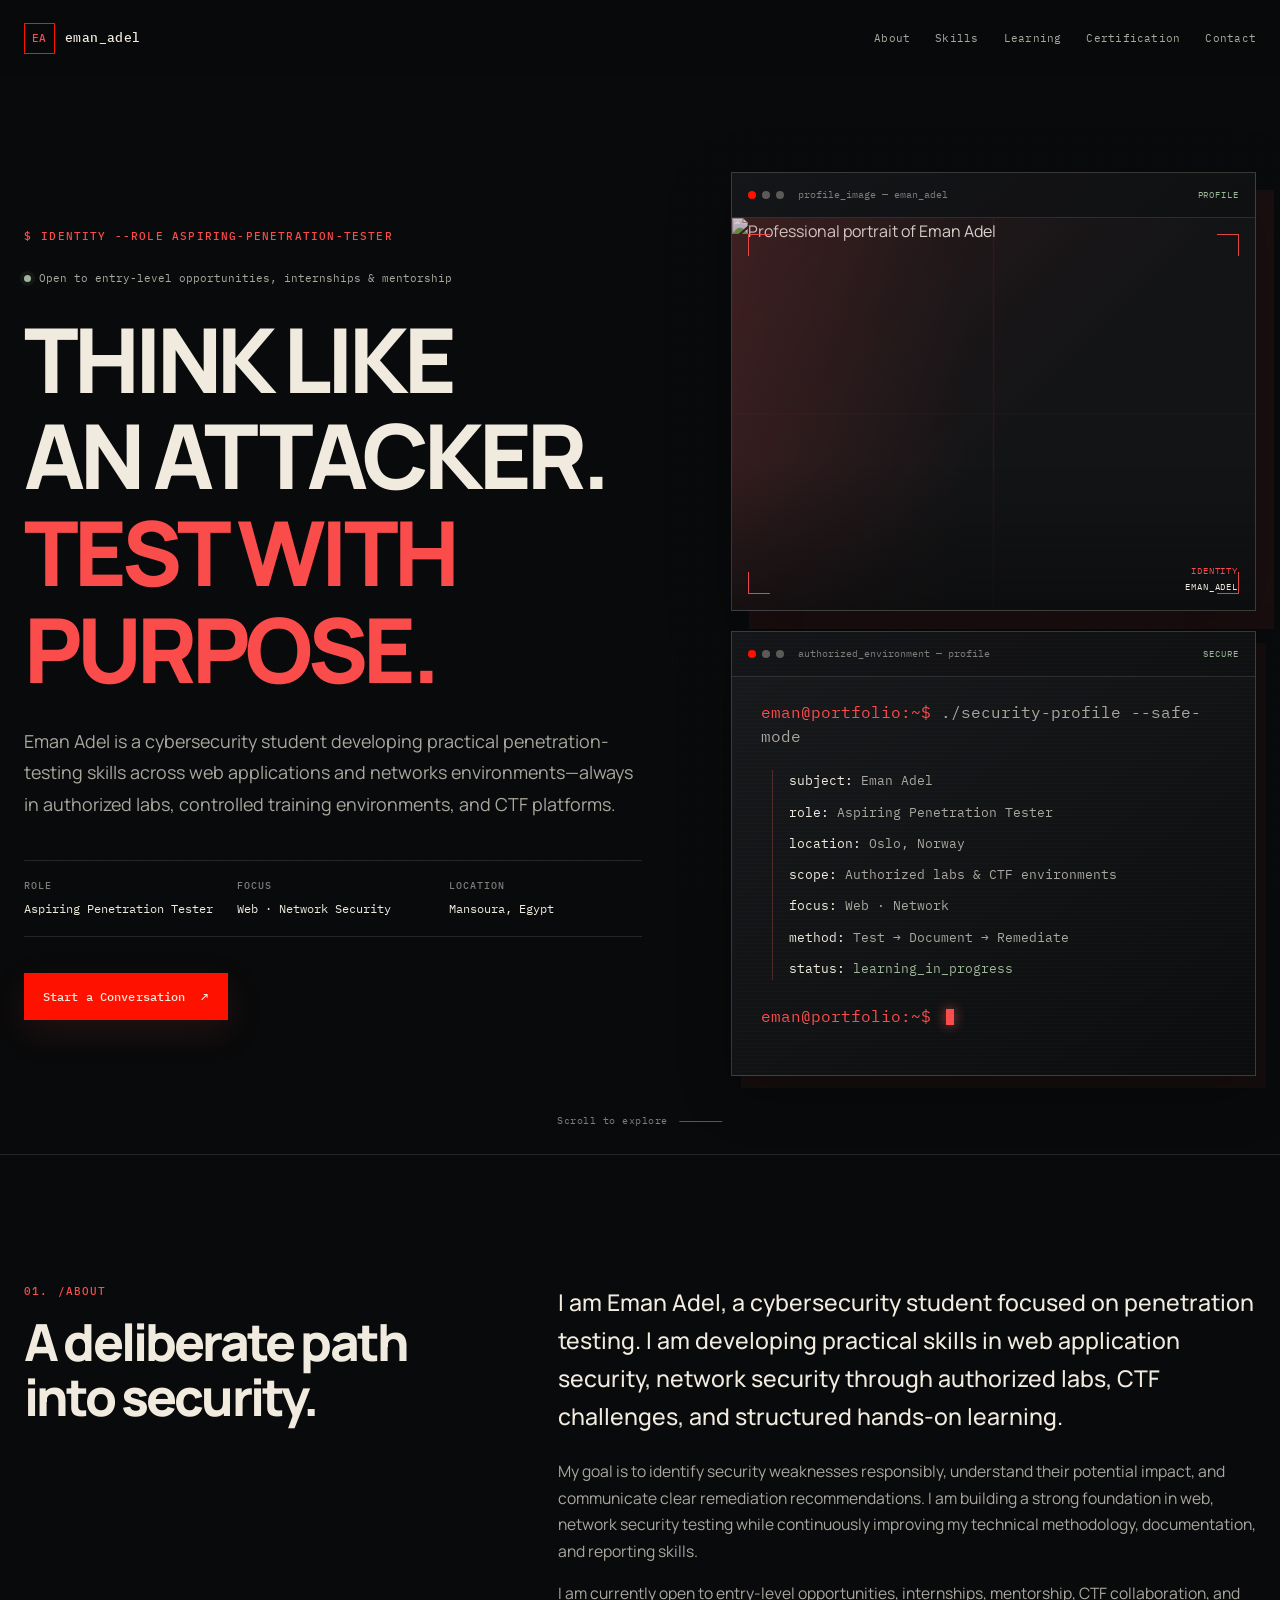
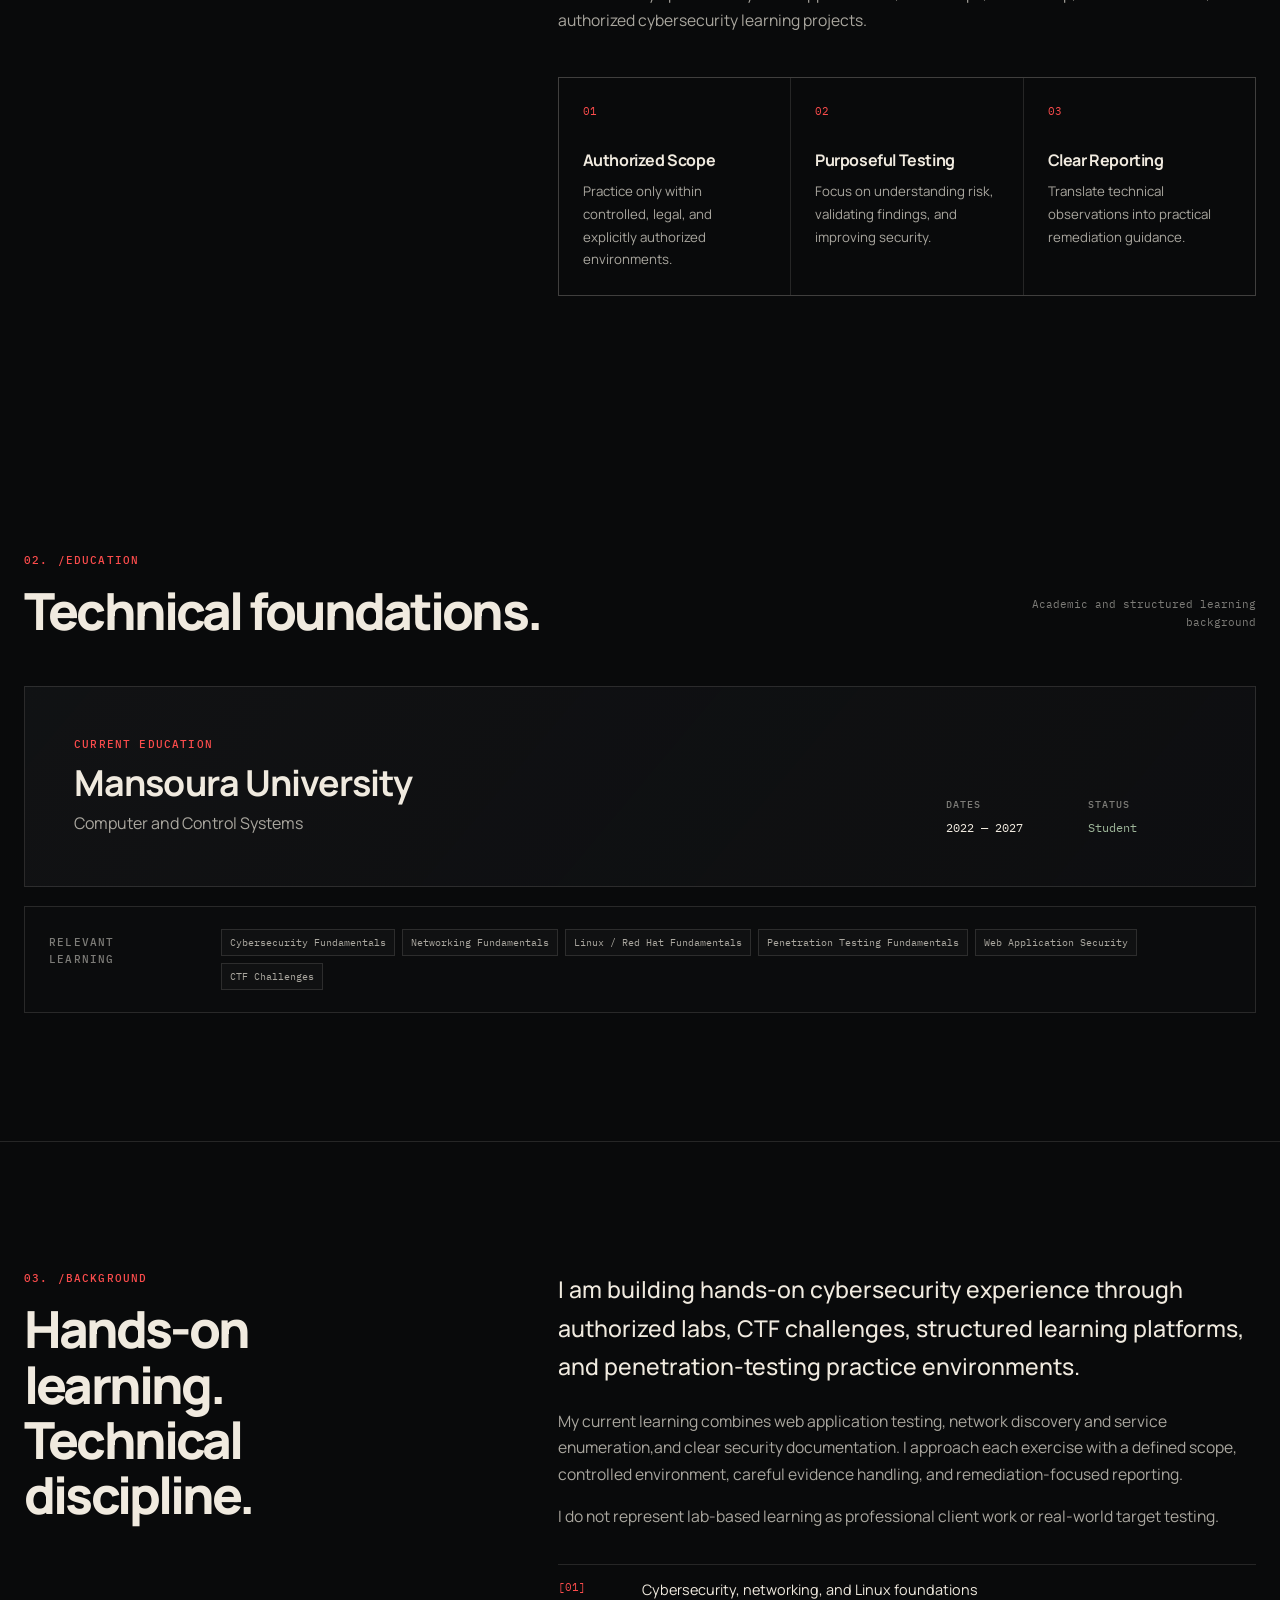
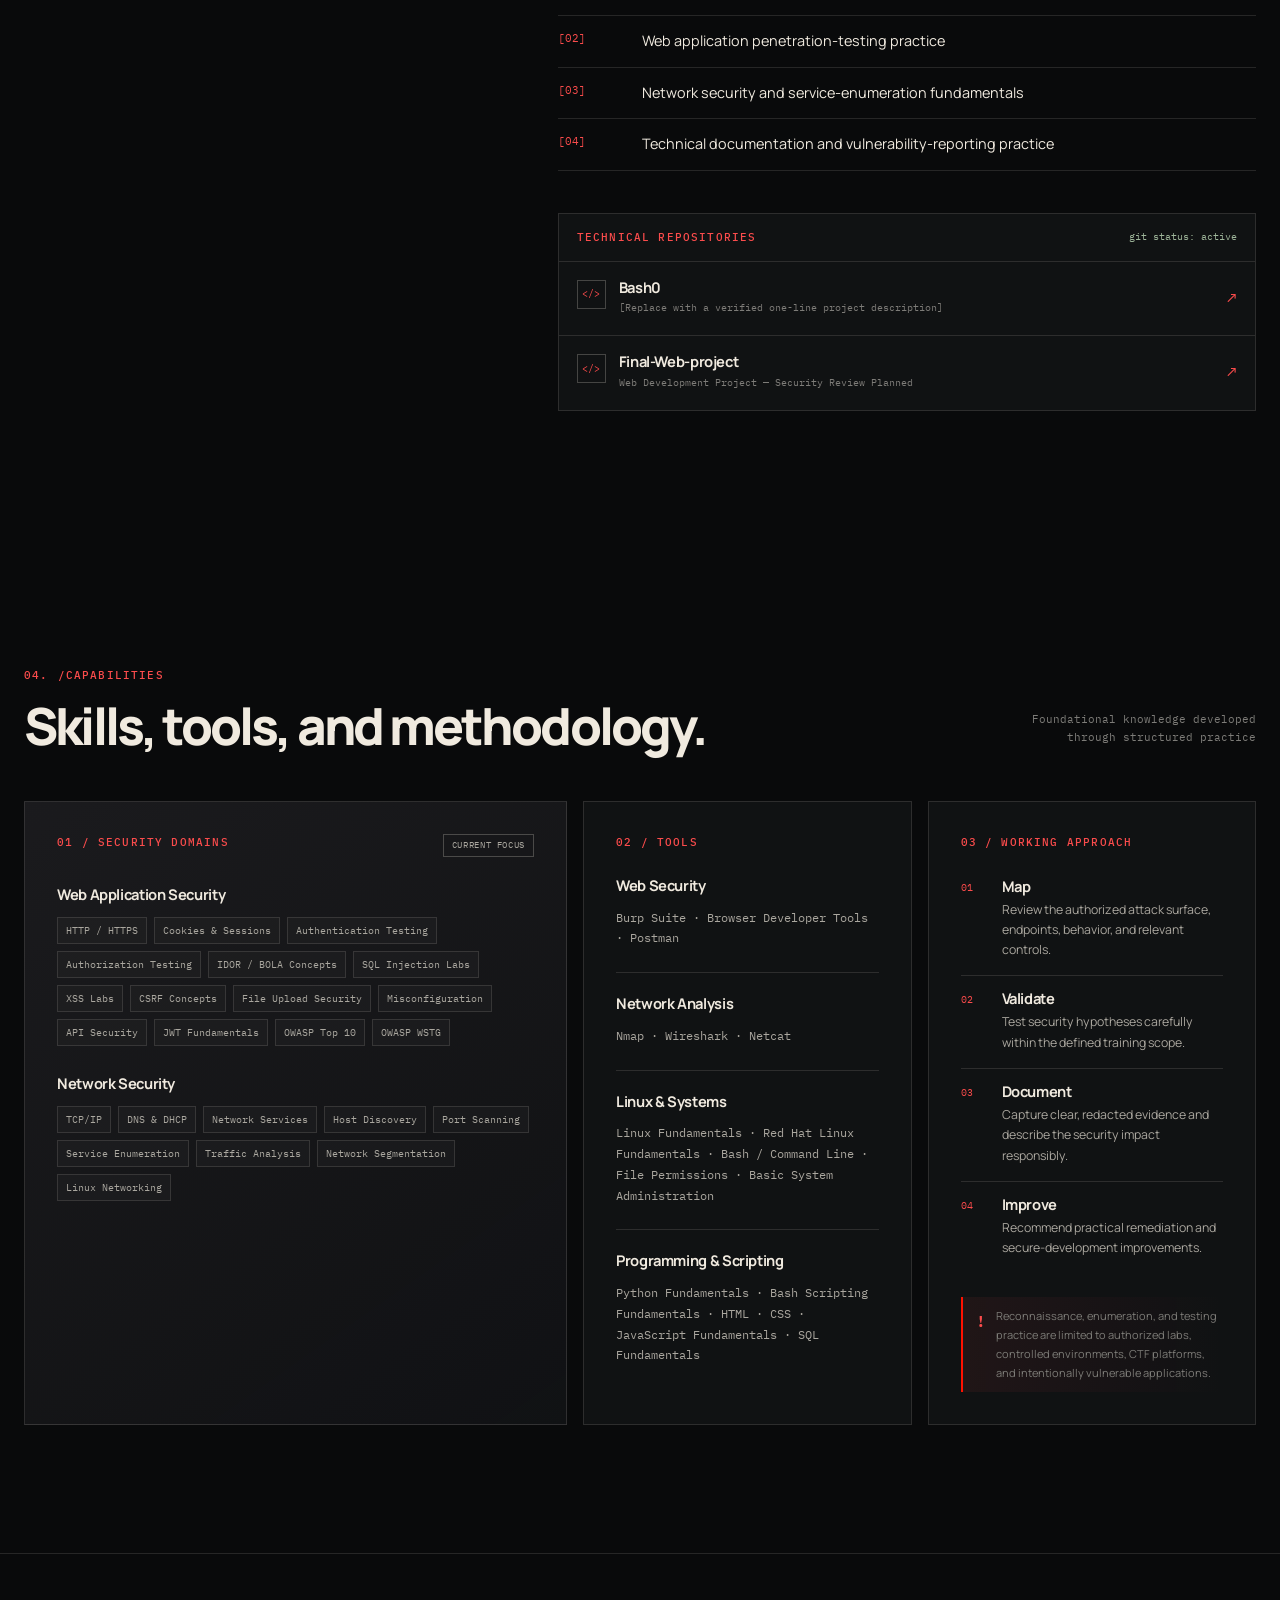
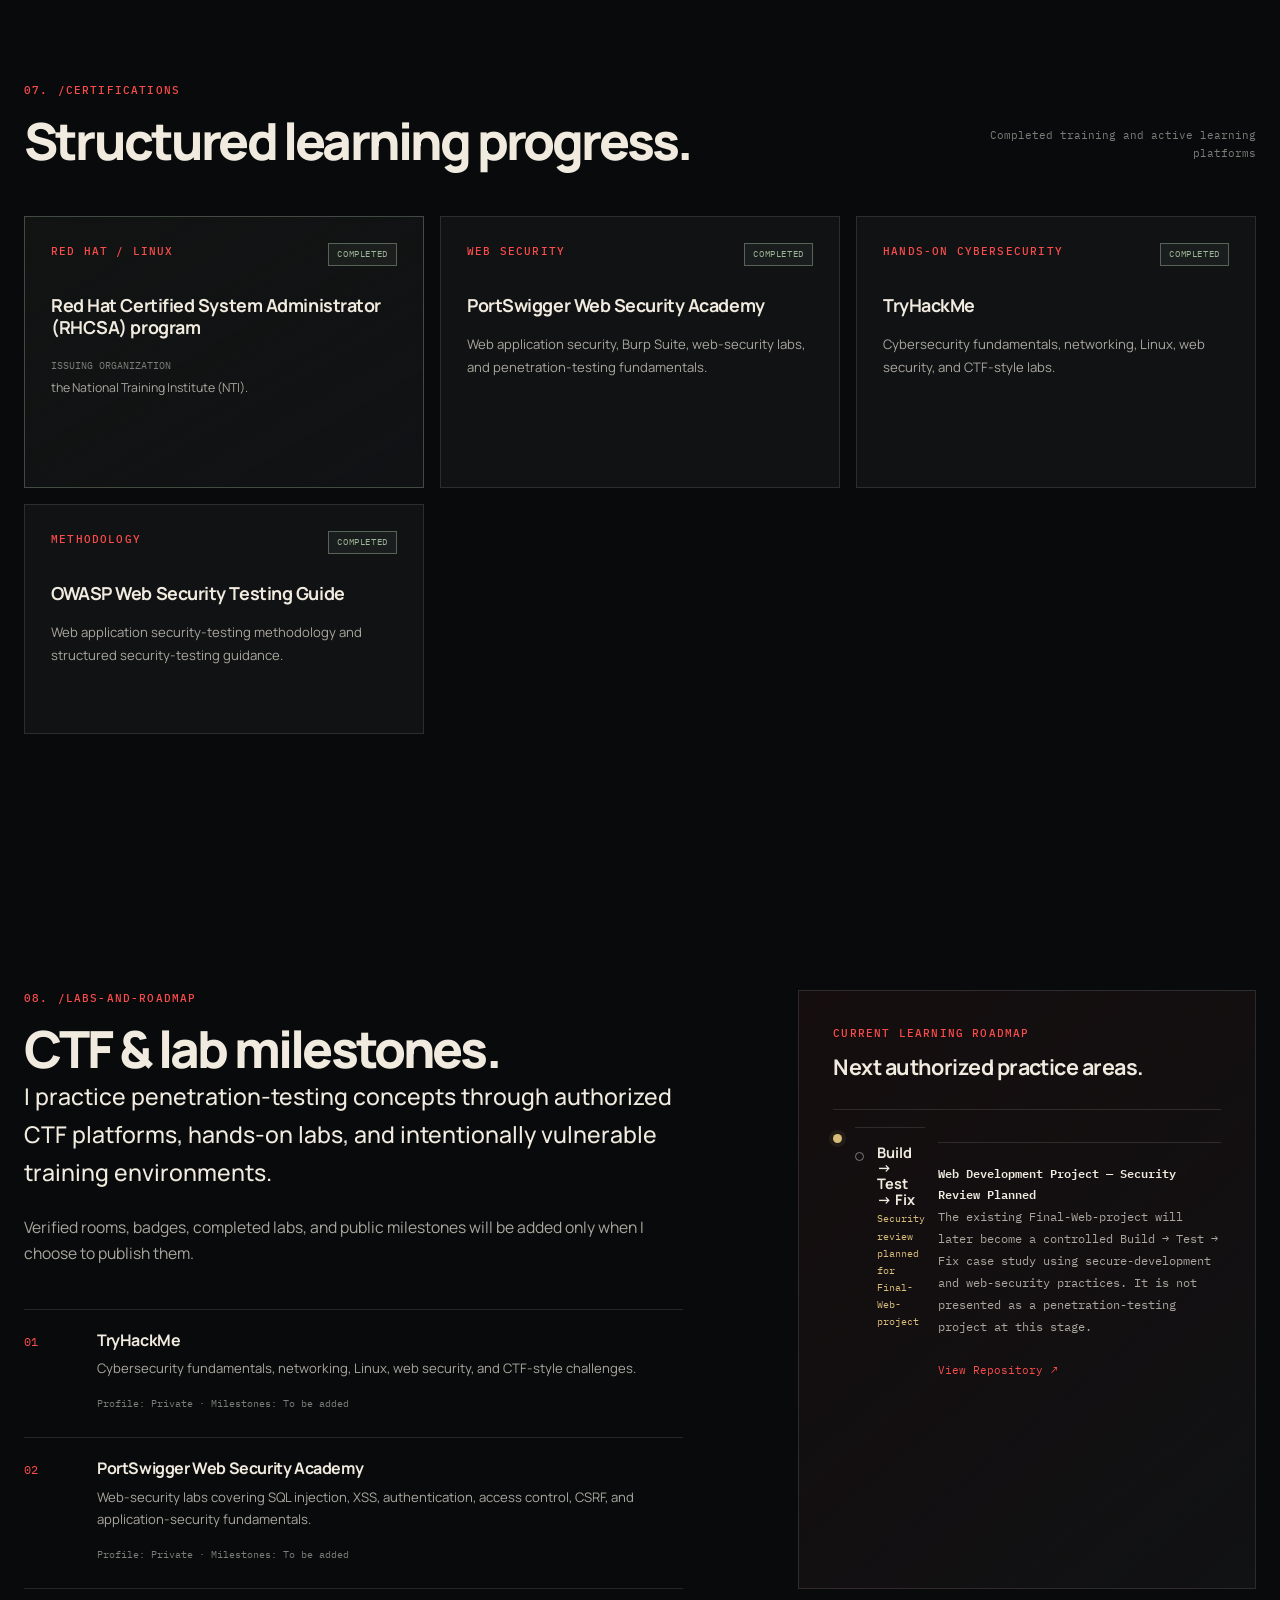
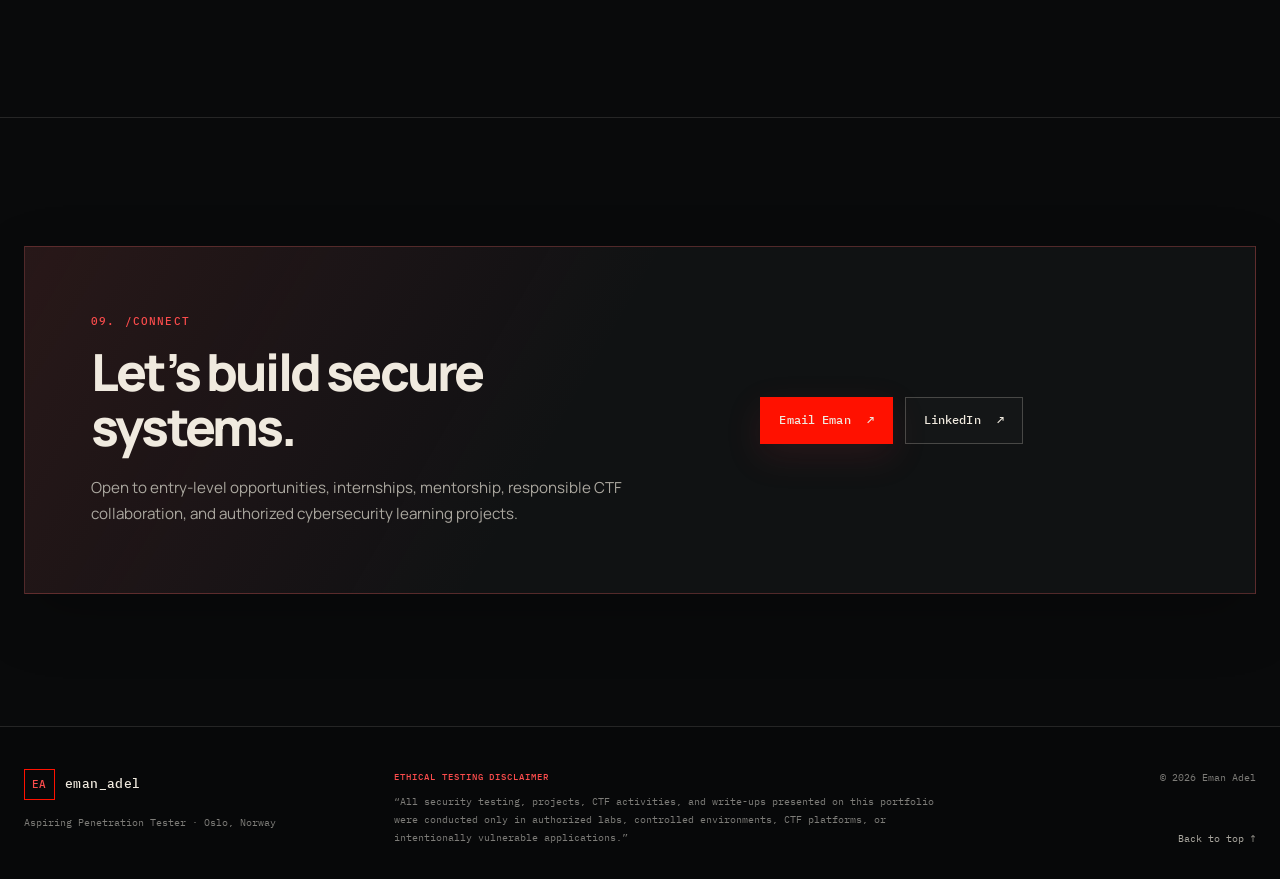
==== commit 6d7a720a: "Update index.html" ====
--- a/index.html
+++ b/index.html
@@ -117,14 +117,14 @@
             </div>
           </div>
 
-          <!-- <div class="hero-actions">
-            <a class="button button-primary" href="#projects">
+           <div class="hero-actions">
+           <!-- <a class="button button-primary" href="#projects">
               <span>View Projects</span>
               <span aria-hidden="true">→</span>
             </a> -->
 
             <a
-              class="button button-secondary"
+              class="button button-primary"
               href="mailto:emanadel2532004@gmail.com"
             >
               <span>Start a Conversation</span>
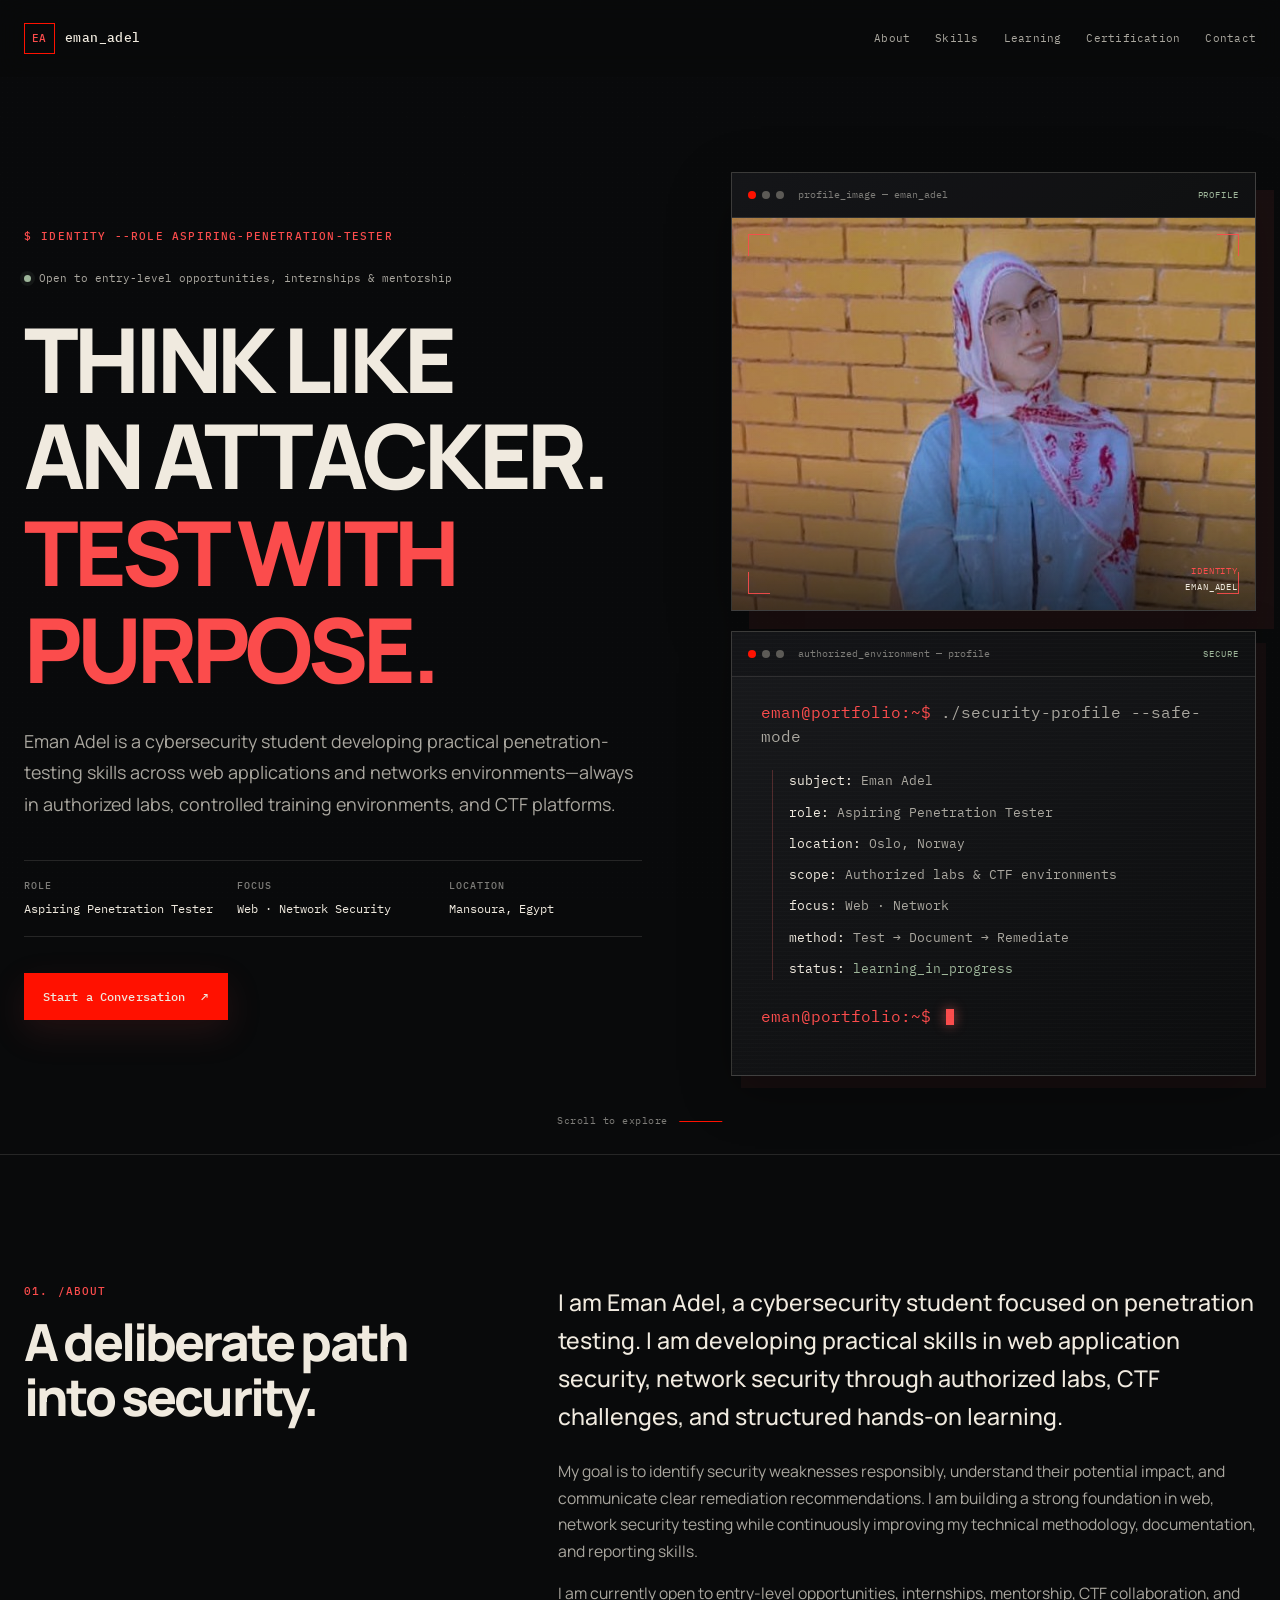
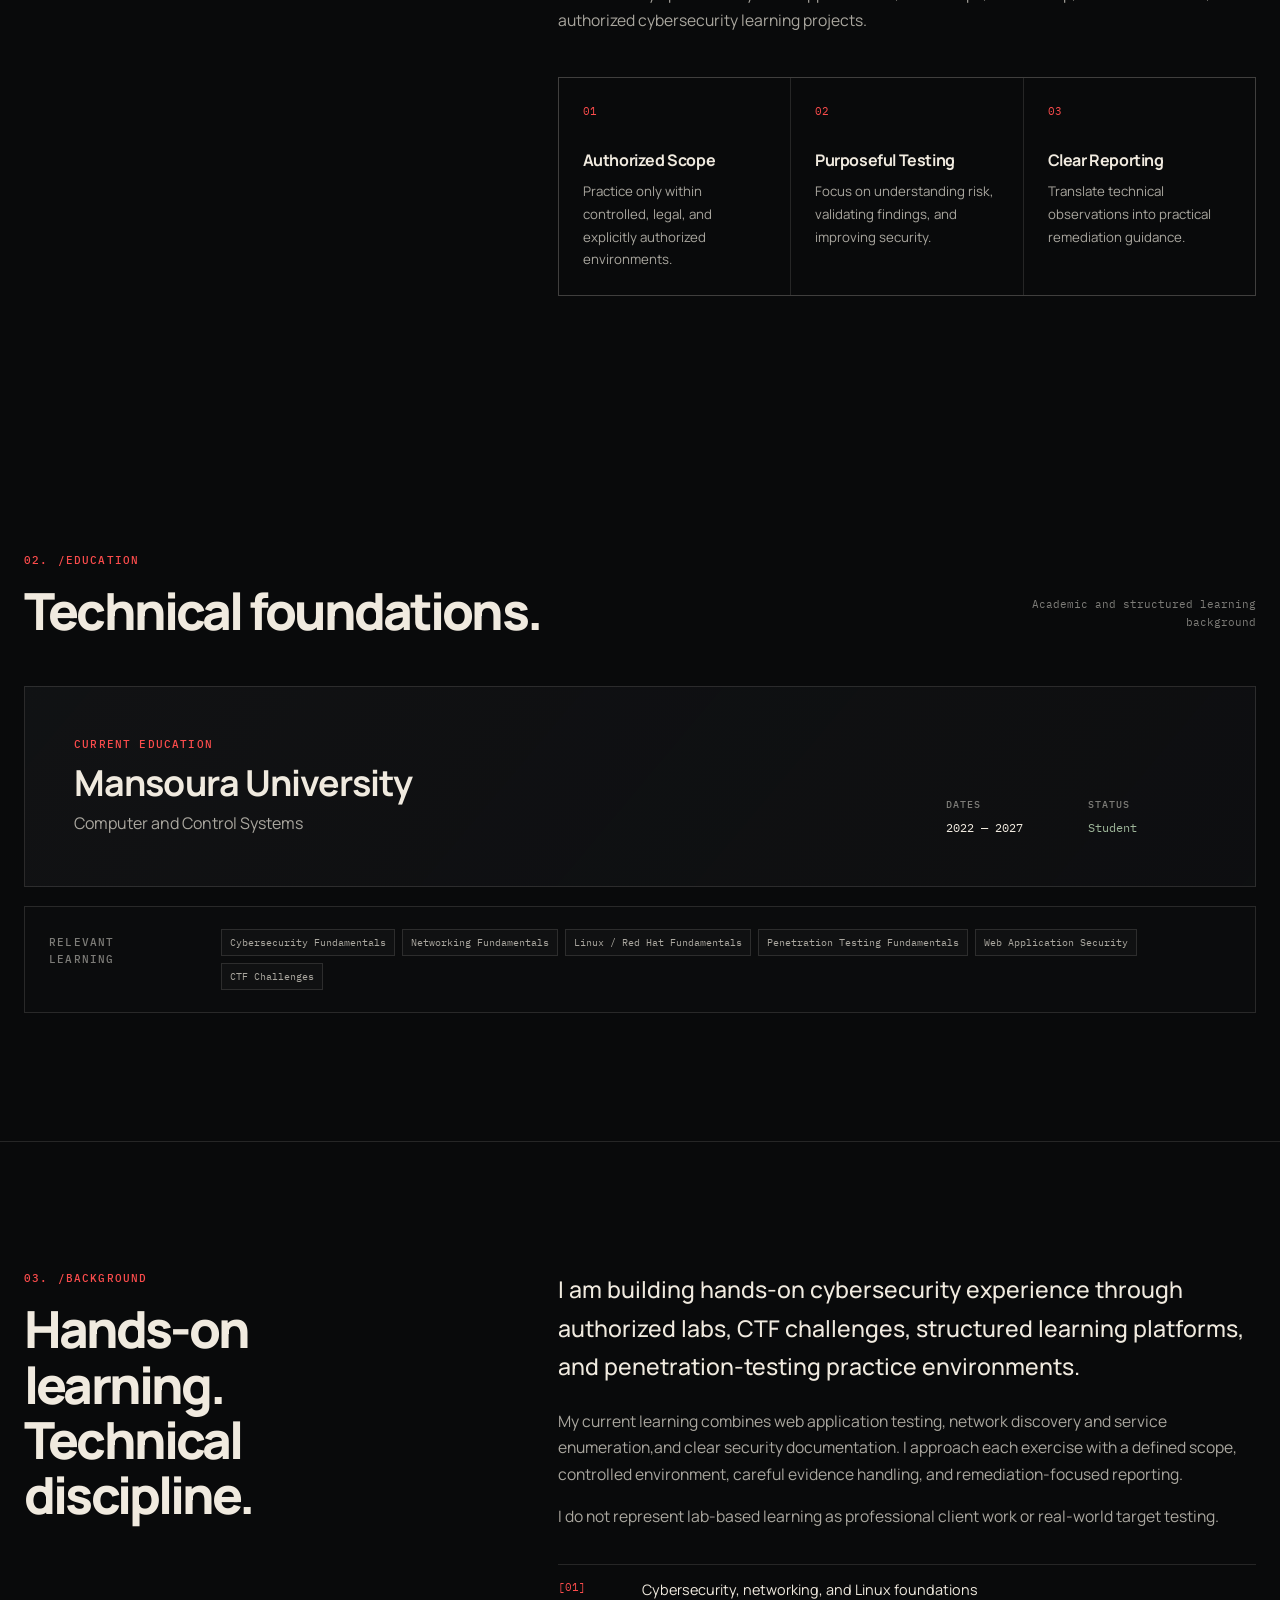
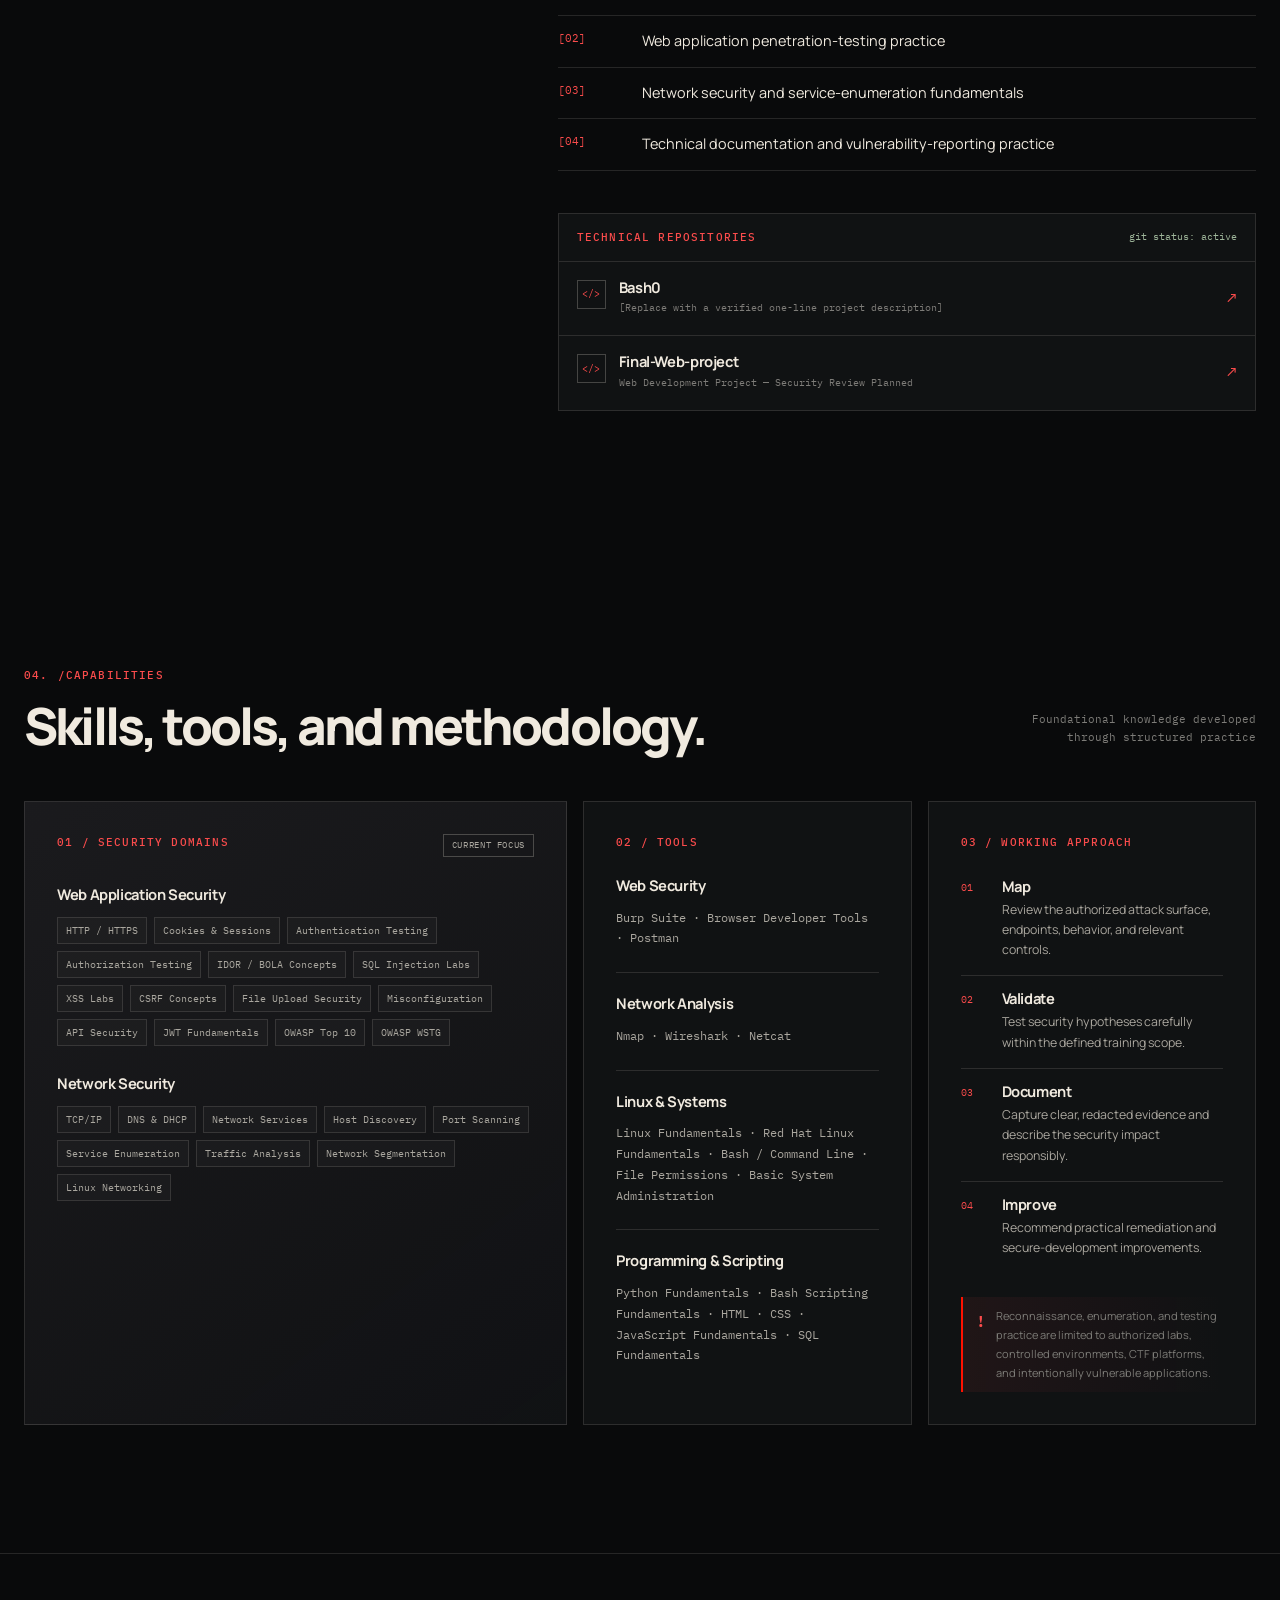
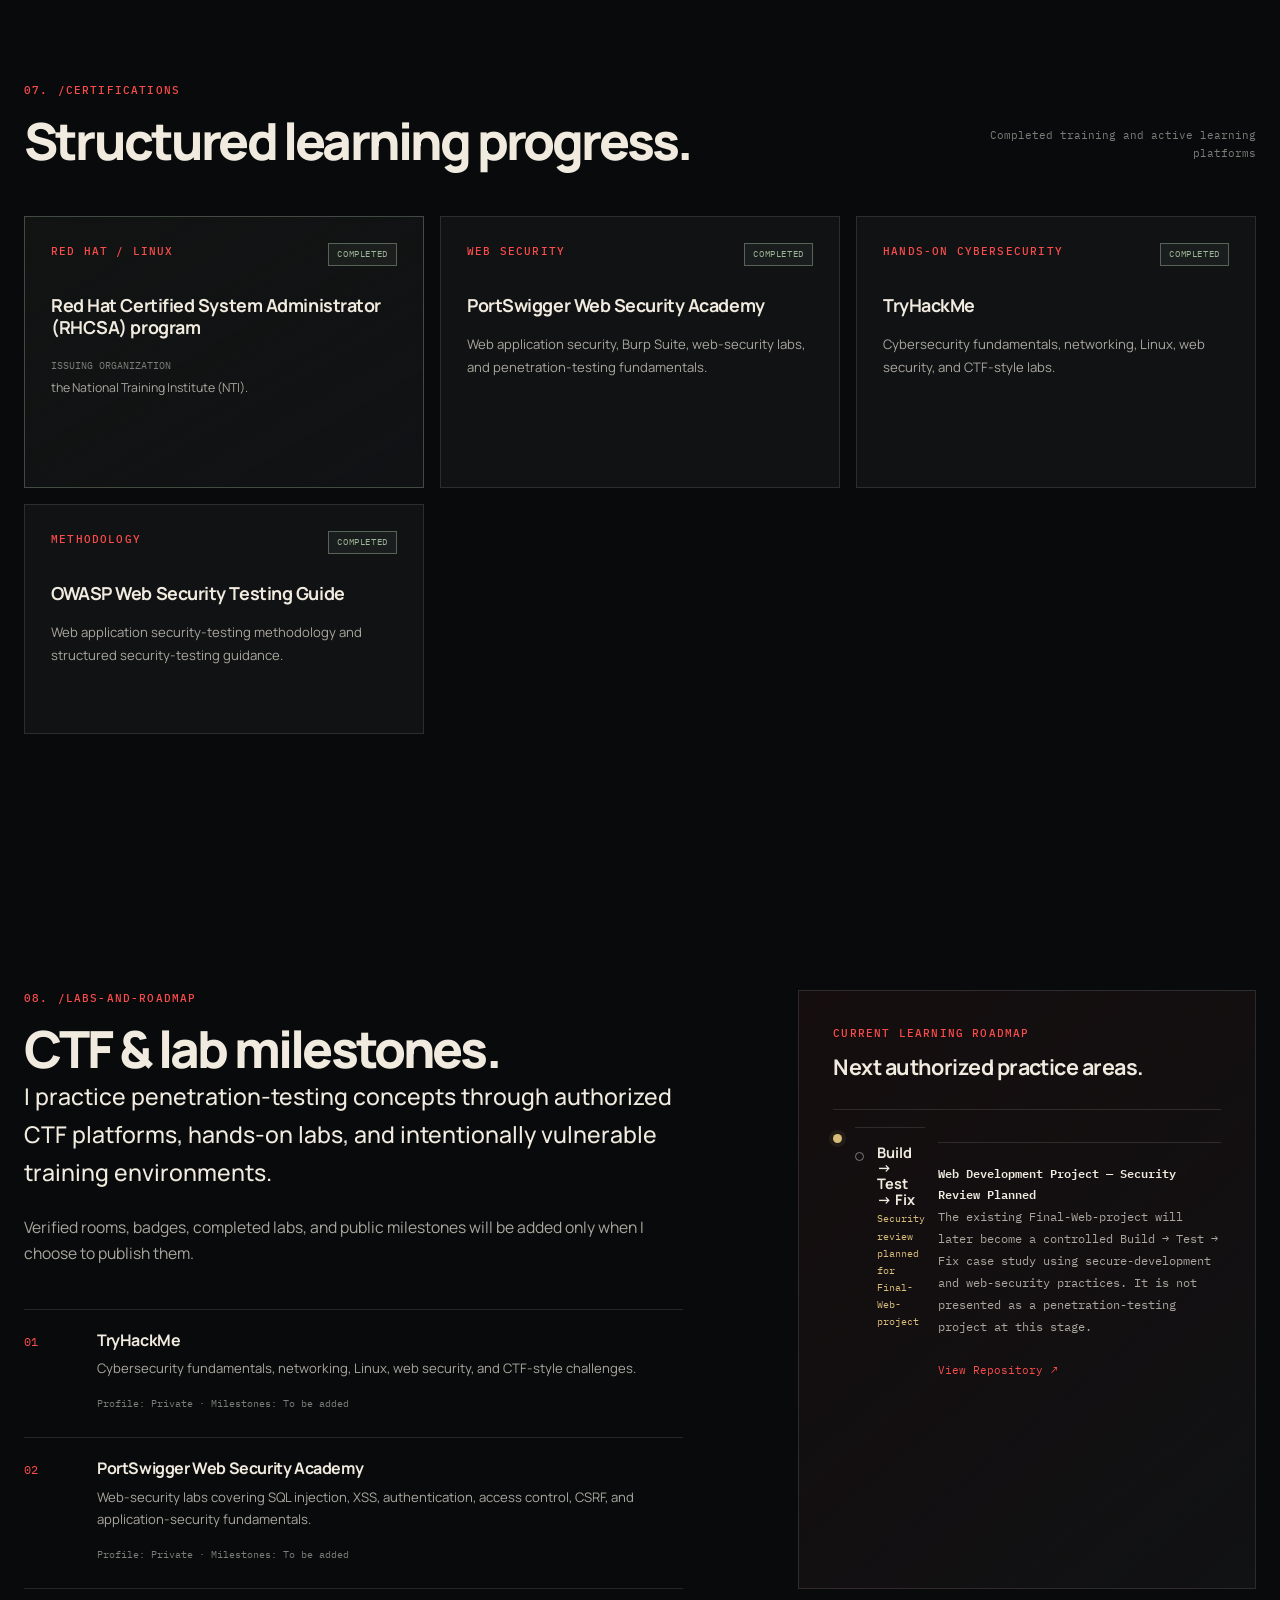
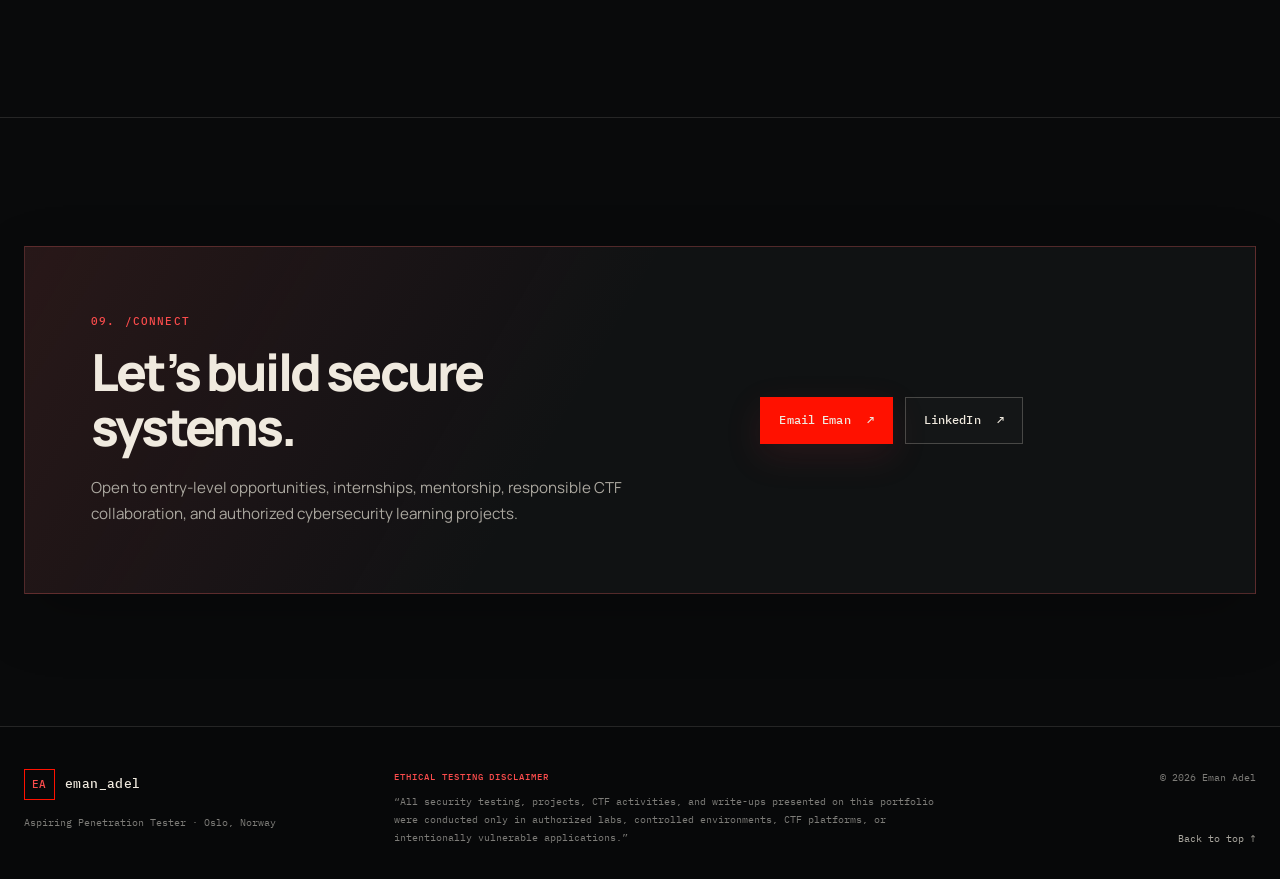
==== commit 651d5f2f: "Update index.html" ====
--- a/index.html
+++ b/index.html
@@ -151,7 +151,7 @@
 
             <div class="profile-photo-wrap">
               <img
-                src="assets/my-photo.jpg"
+                src="my-photo.jpg"
                 alt="Professional portrait of Eman Adel"
                 class="profile-photo"
               />
